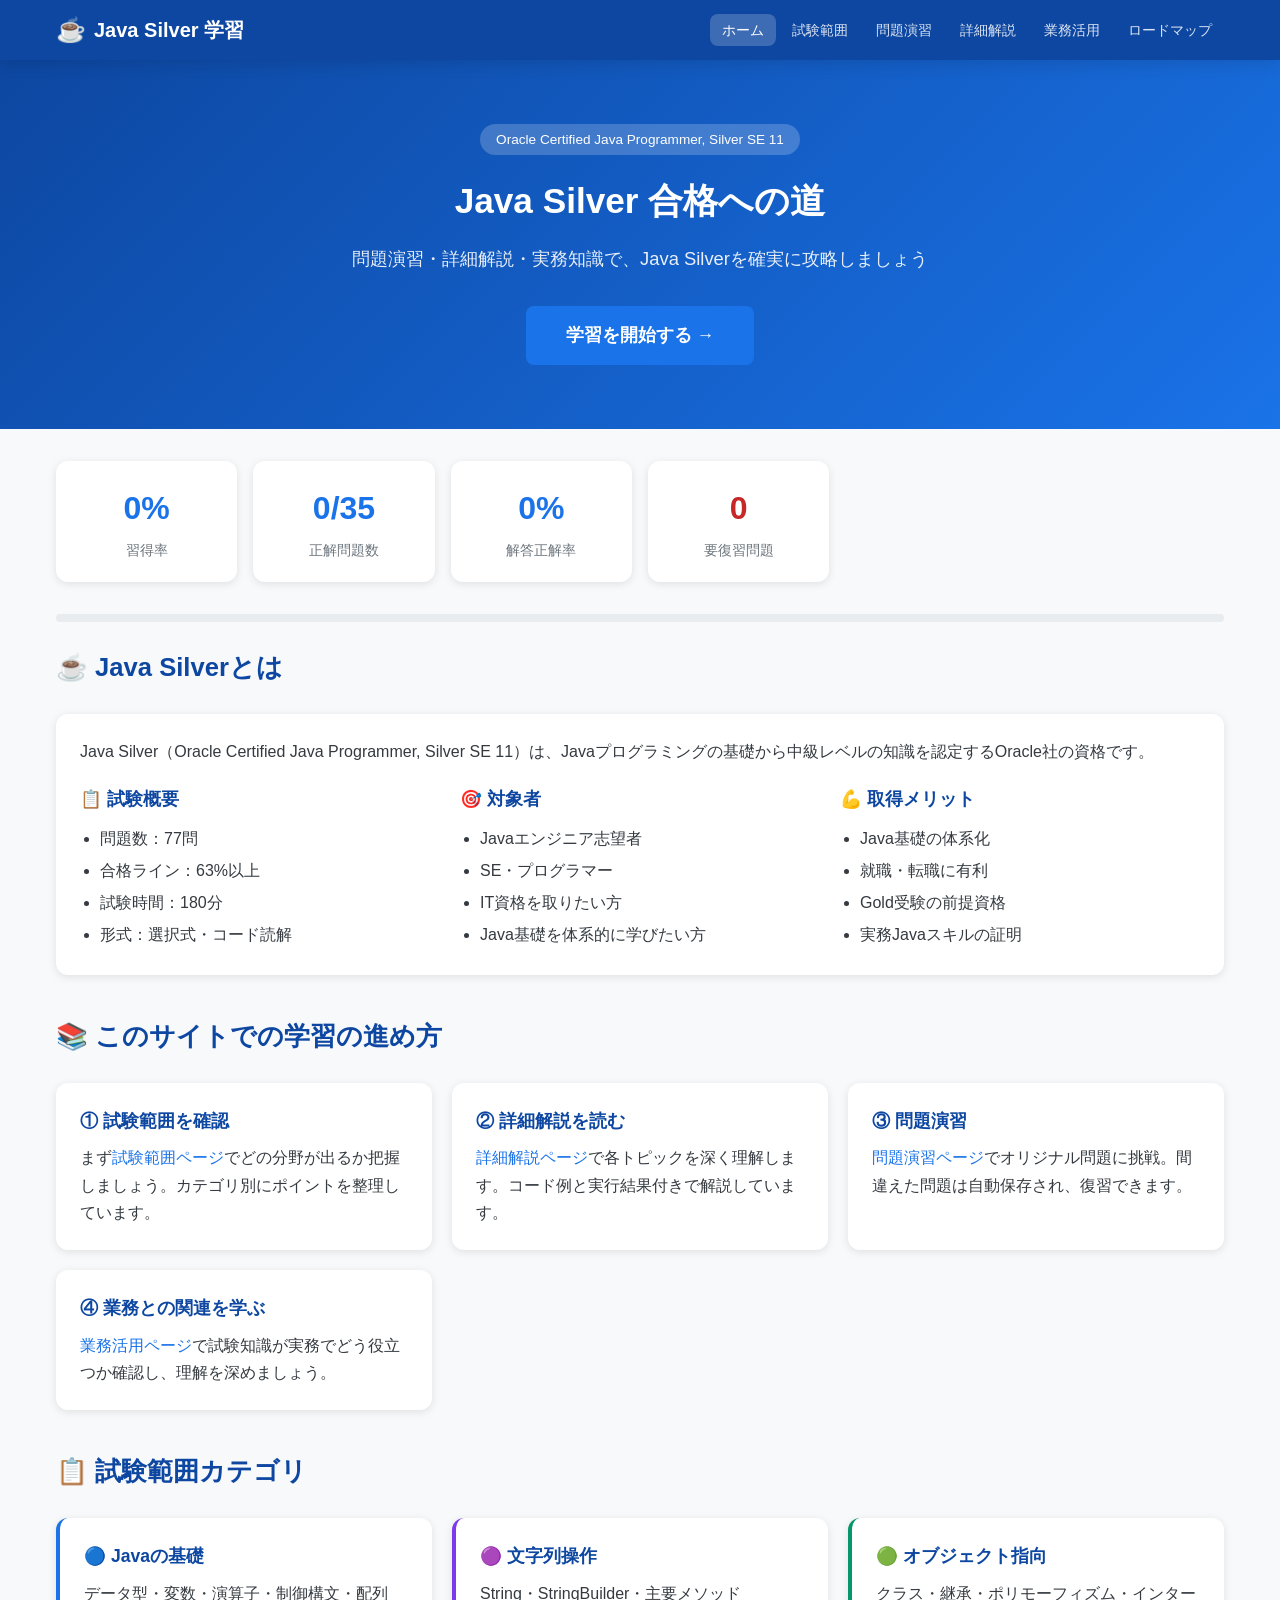
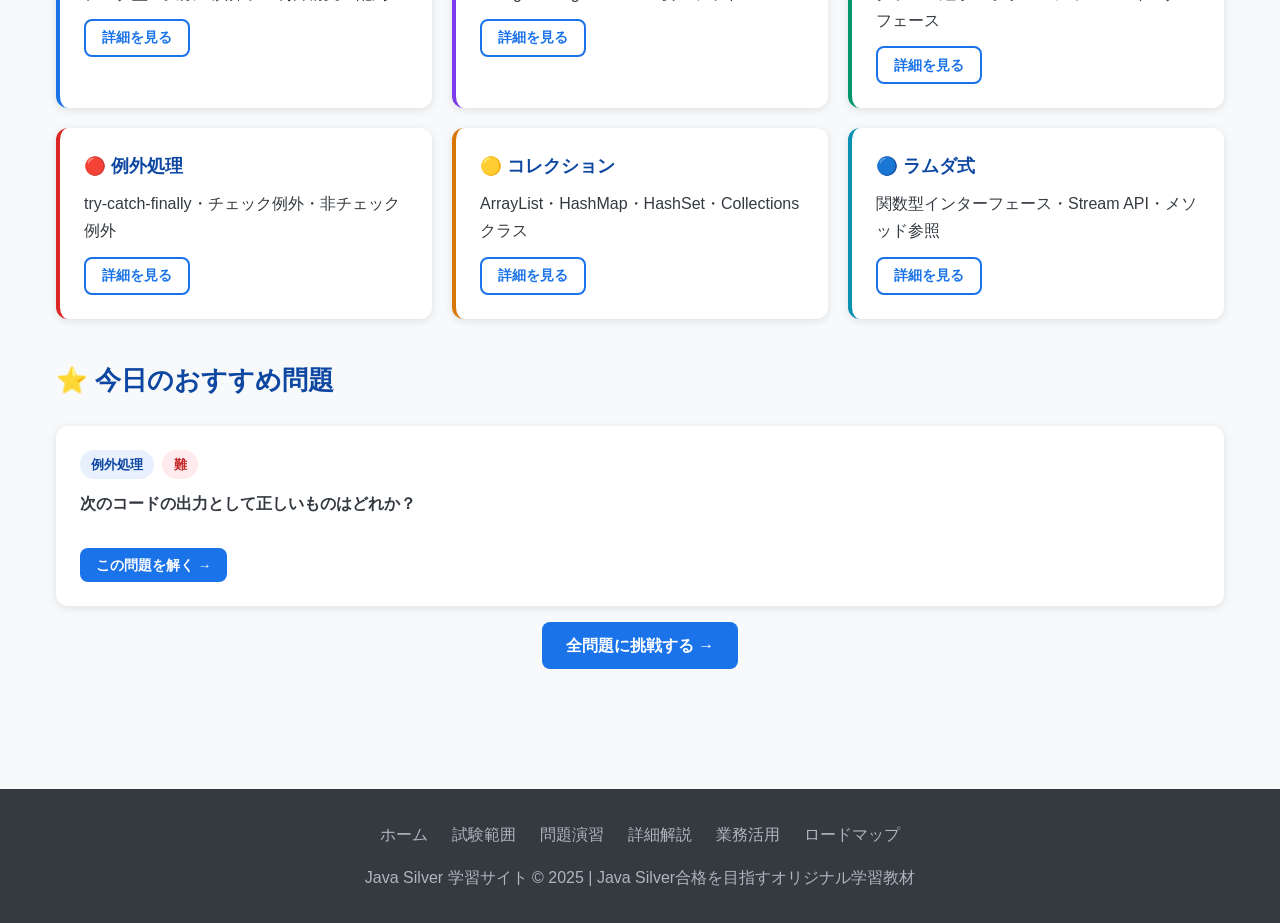
==== index.html @ 8b87f480 "initial commit: Java Silver study site (HTML/CSS/JS + 35 original questions)" ====
<!DOCTYPE html>
<html lang="ja">
<head>
<meta charset="UTF-8">
<meta name="viewport" content="width=device-width, initial-scale=1.0">
<title>Java Silver 学習サイト</title>
<link rel="stylesheet" href="css/style.css">
</head>
<body>

<nav class="navbar">
  <div class="nav-inner">
    <div class="nav-logo"><span>☕</span> Java Silver 学習</div>
    <button class="nav-toggle" aria-label="メニュー">☰</button>
    <ul class="nav-links">
      <li><a href="index.html" class="active">ホーム</a></li>
      <li><a href="exam.html">試験範囲</a></li>
      <li><a href="questions.html">問題演習</a></li>
      <li><a href="explanation.html">詳細解説</a></li>
      <li><a href="practical.html">業務活用</a></li>
      <li><a href="roadmap.html">ロードマップ</a></li>
    </ul>
  </div>
</nav>

<section class="hero">
  <div class="hero-badge">Oracle Certified Java Programmer, Silver SE 11</div>
  <h1>Java Silver 合格への道</h1>
  <p>問題演習・詳細解説・実務知識で、Java Silverを確実に攻略しましょう</p>
  <a href="questions.html" class="btn btn-primary btn-lg">学習を開始する →</a>
</section>

<div class="container">

  <!-- 進捗サマリー -->
  <div id="progress-area"></div>

  <!-- Java Silverとは -->
  <section style="margin-bottom:2.5rem">
    <h2 class="section-title">☕ Java Silverとは</h2>
    <div class="card">
      <p>Java Silver（Oracle Certified Java Programmer, Silver SE 11）は、Javaプログラミングの基礎から中級レベルの知識を認定するOracle社の資格です。</p>
      <div class="card-grid" style="margin-top:1.25rem">
        <div>
          <h3>📋 試験概要</h3>
          <ul style="padding-left:1.25rem;line-height:2">
            <li>問題数：77問</li>
            <li>合格ライン：63%以上</li>
            <li>試験時間：180分</li>
            <li>形式：選択式・コード読解</li>
          </ul>
        </div>
        <div>
          <h3>🎯 対象者</h3>
          <ul style="padding-left:1.25rem;line-height:2">
            <li>Javaエンジニア志望者</li>
            <li>SE・プログラマー</li>
            <li>IT資格を取りたい方</li>
            <li>Java基礎を体系的に学びたい方</li>
          </ul>
        </div>
        <div>
          <h3>💪 取得メリット</h3>
          <ul style="padding-left:1.25rem;line-height:2">
            <li>Java基礎の体系化</li>
            <li>就職・転職に有利</li>
            <li>Gold受験の前提資格</li>
            <li>実務Javaスキルの証明</li>
          </ul>
        </div>
      </div>
    </div>
  </section>

  <!-- 学習の進め方 -->
  <section style="margin-bottom:2.5rem">
    <h2 class="section-title">📚 このサイトでの学習の進め方</h2>
    <div class="card-grid">
      <div class="card">
        <h3>① 試験範囲を確認</h3>
        <p>まず<a href="exam.html">試験範囲ページ</a>でどの分野が出るか把握しましょう。カテゴリ別にポイントを整理しています。</p>
      </div>
      <div class="card">
        <h3>② 詳細解説を読む</h3>
        <p><a href="explanation.html">詳細解説ページ</a>で各トピックを深く理解します。コード例と実行結果付きで解説しています。</p>
      </div>
      <div class="card">
        <h3>③ 問題演習</h3>
        <p><a href="questions.html">問題演習ページ</a>でオリジナル問題に挑戦。間違えた問題は自動保存され、復習できます。</p>
      </div>
      <div class="card">
        <h3>④ 業務との関連を学ぶ</h3>
        <p><a href="practical.html">業務活用ページ</a>で試験知識が実務でどう役立つか確認し、理解を深めましょう。</p>
      </div>
    </div>
  </section>

  <!-- 試験範囲一覧 -->
  <section style="margin-bottom:2.5rem">
    <h2 class="section-title">📋 試験範囲カテゴリ</h2>
    <div class="card-grid">
      <div class="card" style="border-left:4px solid var(--primary)">
        <h3>🔵 Javaの基礎</h3>
        <p>データ型・変数・演算子・制御構文・配列</p>
        <a href="exam.html#basics" class="btn btn-outline btn-sm" style="margin-top:0.75rem">詳細を見る</a>
      </div>
      <div class="card" style="border-left:4px solid #7c3aed">
        <h3>🟣 文字列操作</h3>
        <p>String・StringBuilder・主要メソッド</p>
        <a href="exam.html#string" class="btn btn-outline btn-sm" style="margin-top:0.75rem">詳細を見る</a>
      </div>
      <div class="card" style="border-left:4px solid #059669">
        <h3>🟢 オブジェクト指向</h3>
        <p>クラス・継承・ポリモーフィズム・インターフェース</p>
        <a href="exam.html#oop" class="btn btn-outline btn-sm" style="margin-top:0.75rem">詳細を見る</a>
      </div>
      <div class="card" style="border-left:4px solid #dc2626">
        <h3>🔴 例外処理</h3>
        <p>try-catch-finally・チェック例外・非チェック例外</p>
        <a href="exam.html#exception" class="btn btn-outline btn-sm" style="margin-top:0.75rem">詳細を見る</a>
      </div>
      <div class="card" style="border-left:4px solid #d97706">
        <h3>🟡 コレクション</h3>
        <p>ArrayList・HashMap・HashSet・Collectionsクラス</p>
        <a href="exam.html#collection" class="btn btn-outline btn-sm" style="margin-top:0.75rem">詳細を見る</a>
      </div>
      <div class="card" style="border-left:4px solid #0891b2">
        <h3>🔵 ラムダ式</h3>
        <p>関数型インターフェース・Stream API・メソッド参照</p>
        <a href="exam.html#lambda" class="btn btn-outline btn-sm" style="margin-top:0.75rem">詳細を見る</a>
      </div>
    </div>
  </section>

  <!-- 今日のおすすめ問題 -->
  <section style="margin-bottom:2.5rem">
    <h2 class="section-title">⭐ 今日のおすすめ問題</h2>
    <div class="card" id="today-question">
      <p style="color:var(--gray-600)">読み込み中...</p>
    </div>
    <div style="text-align:center;margin-top:1rem">
      <a href="questions.html" class="btn btn-primary">全問題に挑戦する →</a>
    </div>
  </section>

</div>

<footer>
  <div class="footer-links">
    <a href="index.html">ホーム</a>
    <a href="exam.html">試験範囲</a>
    <a href="questions.html">問題演習</a>
    <a href="explanation.html">詳細解説</a>
    <a href="practical.html">業務活用</a>
    <a href="roadmap.html">ロードマップ</a>
  </div>
  <p>Java Silver 学習サイト &copy; 2025 | Java Silver合格を目指すオリジナル学習教材</p>
</footer>

<script src="js/questions.js"></script>
<script src="js/storage.js"></script>
<script src="js/app.js"></script>
<script>
  // 今日のおすすめ問題（その日の日付でランダムに1問）
  const today = new Date();
  const seed = today.getFullYear() * 10000 + (today.getMonth()+1) * 100 + today.getDate();
  const idx = seed % QUESTIONS.length;
  const q = QUESTIONS[idx];
  document.getElementById("today-question").innerHTML = `
    <div class="question-meta" style="margin-bottom:0.75rem">
      <span class="badge badge-category">${q.category}</span>
      <span class="badge badge-${{easy:'easy',medium:'medium',hard:'hard'}[q.difficulty]}">${{easy:'易',medium:'中',hard:'難'}[q.difficulty]}</span>
    </div>
    <p class="question-text" style="font-size:1rem">${q.question}</p>
    <a href="questions.html" class="btn btn-primary btn-sm" style="margin-top:0.75rem">この問題を解く →</a>
  `;
</script>
</body>
</html>
---- css/style.css ----
/* ===== Base ===== */
*, *::before, *::after { box-sizing: border-box; margin: 0; padding: 0; }

:root {
  --primary: #1a73e8;
  --primary-dark: #0d47a1;
  --primary-light: #e8f0fe;
  --success: #2e7d32;
  --success-light: #e8f5e9;
  --error: #c62828;
  --error-light: #ffebee;
  --warning: #f57f17;
  --warning-light: #fff8e1;
  --gray-100: #f8f9fa;
  --gray-200: #e9ecef;
  --gray-400: #adb5bd;
  --gray-600: #6c757d;
  --gray-800: #343a40;
  --white: #ffffff;
  --shadow: 0 2px 8px rgba(0,0,0,0.1);
  --shadow-md: 0 4px 16px rgba(0,0,0,0.12);
  --radius: 8px;
  --radius-lg: 12px;
}

body {
  font-family: 'Segoe UI', 'Helvetica Neue', Arial, 'Hiragino Kaku Gothic ProN', 'Hiragino Sans', Meiryo, sans-serif;
  background: var(--gray-100);
  color: var(--gray-800);
  line-height: 1.7;
  font-size: 16px;
}

a { color: var(--primary); text-decoration: none; }
a:hover { text-decoration: underline; }

/* ===== Navigation ===== */
.navbar {
  background: var(--primary-dark);
  color: white;
  padding: 0;
  position: sticky;
  top: 0;
  z-index: 1000;
  box-shadow: var(--shadow-md);
}

.nav-inner {
  max-width: 1200px;
  margin: 0 auto;
  display: flex;
  align-items: center;
  justify-content: space-between;
  padding: 0 1rem;
  height: 60px;
}

.nav-logo {
  font-size: 1.25rem;
  font-weight: 700;
  color: white;
  display: flex;
  align-items: center;
  gap: 0.5rem;
}
.nav-logo span { font-size: 1.5rem; }

.nav-links {
  display: flex;
  gap: 0.25rem;
  list-style: none;
}

.nav-links a {
  color: rgba(255,255,255,0.85);
  padding: 0.5rem 0.75rem;
  border-radius: var(--radius);
  font-size: 0.9rem;
  transition: background 0.2s, color 0.2s;
  white-space: nowrap;
}
.nav-links a:hover, .nav-links a.active {
  background: rgba(255,255,255,0.2);
  color: white;
  text-decoration: none;
}

.nav-toggle {
  display: none;
  background: none;
  border: none;
  color: white;
  font-size: 1.5rem;
  cursor: pointer;
  padding: 0.5rem;
}

/* ===== Hero ===== */
.hero {
  background: linear-gradient(135deg, var(--primary-dark) 0%, var(--primary) 100%);
  color: white;
  text-align: center;
  padding: 4rem 1rem;
}
.hero h1 { font-size: 2.2rem; margin-bottom: 0.75rem; }
.hero p { font-size: 1.15rem; opacity: 0.9; margin-bottom: 2rem; max-width: 600px; margin-left: auto; margin-right: auto; }
.hero-badge { display: inline-block; background: rgba(255,255,255,0.2); border-radius: 20px; padding: 0.25rem 1rem; font-size: 0.85rem; margin-bottom: 1rem; }

/* ===== Container ===== */
.container { max-width: 1200px; margin: 0 auto; padding: 2rem 1rem; }
.section-title {
  font-size: 1.6rem;
  font-weight: 700;
  margin-bottom: 1.5rem;
  color: var(--primary-dark);
  display: flex;
  align-items: center;
  gap: 0.5rem;
}

/* ===== Card ===== */
.card {
  background: var(--white);
  border-radius: var(--radius-lg);
  box-shadow: var(--shadow);
  padding: 1.5rem;
  transition: box-shadow 0.2s, transform 0.2s;
}
.card:hover { box-shadow: var(--shadow-md); transform: translateY(-2px); }

.card-grid {
  display: grid;
  grid-template-columns: repeat(auto-fill, minmax(280px, 1fr));
  gap: 1.25rem;
}

.card h3 {
  color: var(--primary-dark);
  font-size: 1.1rem;
  margin-bottom: 0.5rem;
  display: flex;
  align-items: center;
  gap: 0.4rem;
}

/* ===== Button ===== */
.btn {
  display: inline-flex;
  align-items: center;
  gap: 0.4rem;
  padding: 0.6rem 1.5rem;
  border-radius: var(--radius);
  font-size: 1rem;
  font-weight: 600;
  cursor: pointer;
  border: none;
  transition: all 0.2s;
}
.btn-primary { background: var(--primary); color: white; }
.btn-primary:hover { background: var(--primary-dark); text-decoration: none; color: white; }
.btn-success { background: var(--success); color: white; }
.btn-success:hover { background: #1b5e20; }
.btn-outline { background: transparent; color: var(--primary); border: 2px solid var(--primary); }
.btn-outline:hover { background: var(--primary-light); text-decoration: none; }
.btn-lg { padding: 0.9rem 2.5rem; font-size: 1.1rem; }
.btn-sm { padding: 0.35rem 1rem; font-size: 0.85rem; }

/* ===== Code Block ===== */
.code-block {
  background: #1e1e2e;
  color: #cdd6f4;
  border-radius: var(--radius);
  padding: 1.25rem;
  font-family: 'Consolas', 'Fira Code', 'Source Code Pro', monospace;
  font-size: 0.9rem;
  line-height: 1.6;
  overflow-x: auto;
  margin: 1rem 0;
  position: relative;
}
.code-block pre { margin: 0; white-space: pre; }
.code-label {
  font-size: 0.75rem;
  color: var(--gray-400);
  background: #2a2a3e;
  padding: 0.25rem 0.75rem;
  border-radius: var(--radius) var(--radius) 0 0;
  margin-bottom: 0;
}
.code-label + .code-block { border-radius: 0 0 var(--radius) var(--radius); margin-top: 0; }

/* Syntax coloring */
.kw { color: #cba6f7; }   /* keywords */
.str { color: #a6e3a1; }  /* strings */
.num { color: #fab387; }  /* numbers */
.cmt { color: #6c7086; font-style: italic; } /* comments */
.cls { color: #89dceb; }  /* class names */
.met { color: #89b4fa; }  /* methods */
.ann { color: #f38ba8; }  /* annotations */

/* ===== Alert / Info Boxes ===== */
.box {
  border-left: 4px solid;
  padding: 1rem 1.25rem;
  border-radius: 0 var(--radius) var(--radius) 0;
  margin: 1rem 0;
}
.box-warning { background: var(--warning-light); border-color: var(--warning); }
.box-success { background: var(--success-light); border-color: var(--success); }
.box-info { background: var(--primary-light); border-color: var(--primary); }
.box-error { background: var(--error-light); border-color: var(--error); }
.box strong { display: block; margin-bottom: 0.25rem; }

/* ===== Quiz ===== */
.quiz-container {
  max-width: 860px;
  margin: 0 auto;
}

.quiz-header {
  display: flex;
  justify-content: space-between;
  align-items: center;
  margin-bottom: 1.5rem;
  flex-wrap: wrap;
  gap: 0.75rem;
}

.quiz-progress {
  font-size: 0.9rem;
  color: var(--gray-600);
}

.progress-bar-wrap {
  background: var(--gray-200);
  border-radius: 99px;
  height: 8px;
  margin-bottom: 1.5rem;
  overflow: hidden;
}
.progress-bar {
  background: var(--primary);
  height: 100%;
  border-radius: 99px;
  transition: width 0.4s ease;
}

.question-card {
  background: white;
  border-radius: var(--radius-lg);
  box-shadow: var(--shadow-md);
  padding: 2rem;
  margin-bottom: 1.5rem;
}

.question-meta {
  display: flex;
  gap: 0.5rem;
  margin-bottom: 1rem;
  flex-wrap: wrap;
}

.badge {
  display: inline-block;
  padding: 0.2rem 0.7rem;
  border-radius: 99px;
  font-size: 0.8rem;
  font-weight: 600;
}
.badge-category { background: var(--primary-light); color: var(--primary-dark); }
.badge-easy { background: #e8f5e9; color: #2e7d32; }
.badge-medium { background: #fff8e1; color: #f57f17; }
.badge-hard { background: #ffebee; color: #c62828; }

.question-text {
  font-size: 1.1rem;
  font-weight: 600;
  margin-bottom: 1.25rem;
  line-height: 1.6;
}

.choices {
  list-style: none;
  display: flex;
  flex-direction: column;
  gap: 0.75rem;
  margin-bottom: 1.5rem;
}

.choice-btn {
  width: 100%;
  text-align: left;
  padding: 0.85rem 1.25rem;
  border: 2px solid var(--gray-200);
  border-radius: var(--radius);
  background: white;
  cursor: pointer;
  font-size: 1rem;
  transition: all 0.2s;
  display: flex;
  align-items: flex-start;
  gap: 0.75rem;
  line-height: 1.5;
}
.choice-btn:hover:not(:disabled) { border-color: var(--primary); background: var(--primary-light); }
.choice-btn.correct { border-color: var(--success); background: var(--success-light); color: var(--success); font-weight: 600; }
.choice-btn.wrong { border-color: var(--error); background: var(--error-light); color: var(--error); }
.choice-btn:disabled { cursor: default; }
.choice-label { font-weight: 700; min-width: 1.5rem; }

.explanation {
  background: var(--primary-light);
  border-left: 4px solid var(--primary);
  border-radius: 0 var(--radius) var(--radius) 0;
  padding: 1.25rem;
  margin-top: 1rem;
  display: none;
}
.explanation.show { display: block; }
.explanation h4 { color: var(--primary-dark); margin-bottom: 0.5rem; }

.quiz-controls {
  display: flex;
  gap: 1rem;
  flex-wrap: wrap;
  justify-content: space-between;
  align-items: center;
}

.score-display {
  background: white;
  border-radius: var(--radius-lg);
  box-shadow: var(--shadow-md);
  padding: 2.5rem;
  text-align: center;
}
.score-circle {
  width: 140px;
  height: 140px;
  border-radius: 50%;
  background: var(--primary-light);
  border: 6px solid var(--primary);
  display: flex;
  flex-direction: column;
  align-items: center;
  justify-content: center;
  margin: 0 auto 1.5rem;
}
.score-num { font-size: 2.5rem; font-weight: 700; color: var(--primary); }
.score-label { font-size: 0.85rem; color: var(--gray-600); }

/* ===== Filter Bar ===== */
.filter-bar {
  display: flex;
  gap: 0.5rem;
  flex-wrap: wrap;
  margin-bottom: 1.5rem;
}
.filter-btn {
  padding: 0.4rem 1rem;
  border: 2px solid var(--gray-200);
  border-radius: 99px;
  background: white;
  cursor: pointer;
  font-size: 0.9rem;
  transition: all 0.2s;
}
.filter-btn:hover { border-color: var(--primary); color: var(--primary); }
.filter-btn.active { background: var(--primary); color: white; border-color: var(--primary); }

/* ===== Exam / Range Table ===== */
.range-table { width: 100%; border-collapse: collapse; }
.range-table th { background: var(--primary-dark); color: white; padding: 0.75rem 1rem; text-align: left; }
.range-table td { padding: 0.75rem 1rem; border-bottom: 1px solid var(--gray-200); vertical-align: top; }
.range-table tr:hover td { background: var(--primary-light); }

/* ===== Roadmap ===== */
.roadmap-week {
  display: grid;
  grid-template-columns: 80px 1fr;
  gap: 0;
  position: relative;
  margin-bottom: 0;
}
.week-number {
  display: flex;
  flex-direction: column;
  align-items: center;
  gap: 0;
}
.week-badge {
  background: var(--primary);
  color: white;
  font-weight: 700;
  width: 48px;
  height: 48px;
  border-radius: 50%;
  display: flex;
  align-items: center;
  justify-content: center;
  font-size: 1rem;
  z-index: 1;
  position: relative;
}
.week-line {
  width: 2px;
  background: var(--gray-200);
  flex: 1;
  margin: 0 auto;
}
.week-content {
  padding: 0 0 2rem 1.5rem;
}
.week-content h3 { color: var(--primary-dark); margin-bottom: 0.5rem; }

/* ===== Detail / Explanation Page ===== */
.detail-nav {
  position: sticky;
  top: 60px;
  background: white;
  border-bottom: 1px solid var(--gray-200);
  padding: 0.5rem 1rem;
  overflow-x: auto;
  white-space: nowrap;
  z-index: 100;
}
.detail-nav a {
  display: inline-block;
  padding: 0.4rem 0.85rem;
  border-radius: 99px;
  font-size: 0.85rem;
  color: var(--gray-600);
  margin-right: 0.25rem;
}
.detail-nav a:hover, .detail-nav a.active { background: var(--primary-light); color: var(--primary); text-decoration: none; }

.detail-section { margin-bottom: 3rem; scroll-margin-top: 120px; }
.detail-section h2 {
  font-size: 1.5rem;
  color: var(--primary-dark);
  border-bottom: 3px solid var(--primary);
  padding-bottom: 0.5rem;
  margin-bottom: 1.25rem;
}
.detail-section h3 { font-size: 1.15rem; color: var(--gray-800); margin: 1.25rem 0 0.5rem; }

.step-list { list-style: none; counter-reset: step; }
.step-list li {
  counter-increment: step;
  display: flex;
  gap: 1rem;
  margin-bottom: 0.75rem;
  align-items: flex-start;
}
.step-list li::before {
  content: counter(step);
  background: var(--primary);
  color: white;
  font-weight: 700;
  width: 1.75rem;
  height: 1.75rem;
  border-radius: 50%;
  display: flex;
  align-items: center;
  justify-content: center;
  flex-shrink: 0;
  font-size: 0.85rem;
  margin-top: 0.1rem;
}

/* ===== Practical Page ===== */
.practical-card {
  background: white;
  border-radius: var(--radius-lg);
  box-shadow: var(--shadow);
  padding: 1.75rem;
  margin-bottom: 1.5rem;
  border-left: 4px solid var(--primary);
}
.practical-card h3 { color: var(--primary-dark); font-size: 1.2rem; margin-bottom: 0.75rem; }
.tag-list { display: flex; gap: 0.4rem; flex-wrap: wrap; margin-bottom: 0.75rem; }
.tag { background: var(--primary-light); color: var(--primary-dark); padding: 0.2rem 0.6rem; border-radius: 4px; font-size: 0.8rem; }

/* ===== Stats ===== */
.stats-grid { display: grid; grid-template-columns: repeat(auto-fill, minmax(160px, 1fr)); gap: 1rem; margin-bottom: 2rem; }
.stat-card { background: white; border-radius: var(--radius-lg); box-shadow: var(--shadow); padding: 1.25rem; text-align: center; }
.stat-num { font-size: 2rem; font-weight: 700; color: var(--primary); }
.stat-label { font-size: 0.85rem; color: var(--gray-600); margin-top: 0.25rem; }

/* ===== Table of Contents ===== */
.toc {
  background: var(--primary-light);
  border-radius: var(--radius-lg);
  padding: 1.5rem;
  margin-bottom: 2rem;
}
.toc h3 { color: var(--primary-dark); margin-bottom: 0.75rem; }
.toc ol { padding-left: 1.5rem; }
.toc li { margin-bottom: 0.3rem; }

/* ===== Footer ===== */
footer {
  background: var(--gray-800);
  color: var(--gray-400);
  text-align: center;
  padding: 2rem 1rem;
  margin-top: 3rem;
}
footer a { color: var(--gray-400); }
footer a:hover { color: white; }
.footer-links { display: flex; gap: 1.5rem; justify-content: center; flex-wrap: wrap; margin-bottom: 1rem; }

/* ===== Responsive ===== */
@media (max-width: 768px) {
  .hero h1 { font-size: 1.6rem; }
  .hero p { font-size: 1rem; }
  .nav-links {
    display: none;
    flex-direction: column;
    position: absolute;
    top: 60px;
    left: 0;
    right: 0;
    background: var(--primary-dark);
    padding: 1rem;
    gap: 0.25rem;
  }
  .nav-links.open { display: flex; }
  .nav-toggle { display: block; }
  .navbar { position: relative; }
  .card-grid { grid-template-columns: 1fr; }
  .stats-grid { grid-template-columns: repeat(2, 1fr); }
  .question-card { padding: 1.25rem; }
  .quiz-controls { flex-direction: column; align-items: stretch; }
  .roadmap-week { grid-template-columns: 60px 1fr; }
  .range-table { font-size: 0.9rem; }
  .range-table th, .range-table td { padding: 0.5rem 0.6rem; }
  .container { padding: 1.25rem 0.75rem; }
}

@media (max-width: 480px) {
  .btn-lg { padding: 0.75rem 1.5rem; font-size: 1rem; }
  .score-circle { width: 110px; height: 110px; }
  .score-num { font-size: 2rem; }
}

/* ===== Utility ===== */
.text-center { text-align: center; }
.mt-1 { margin-top: 0.5rem; }
.mt-2 { margin-top: 1rem; }
.mt-3 { margin-top: 1.5rem; }
.mb-1 { margin-bottom: 0.5rem; }
.mb-2 { margin-bottom: 1rem; }
.mb-3 { margin-bottom: 1.5rem; }
.hidden { display: none !important; }
.flex { display: flex; }
.flex-wrap { flex-wrap: wrap; }
.gap-1 { gap: 0.5rem; }
.gap-2 { gap: 1rem; }
.items-center { align-items: center; }
.justify-between { justify-content: space-between; }
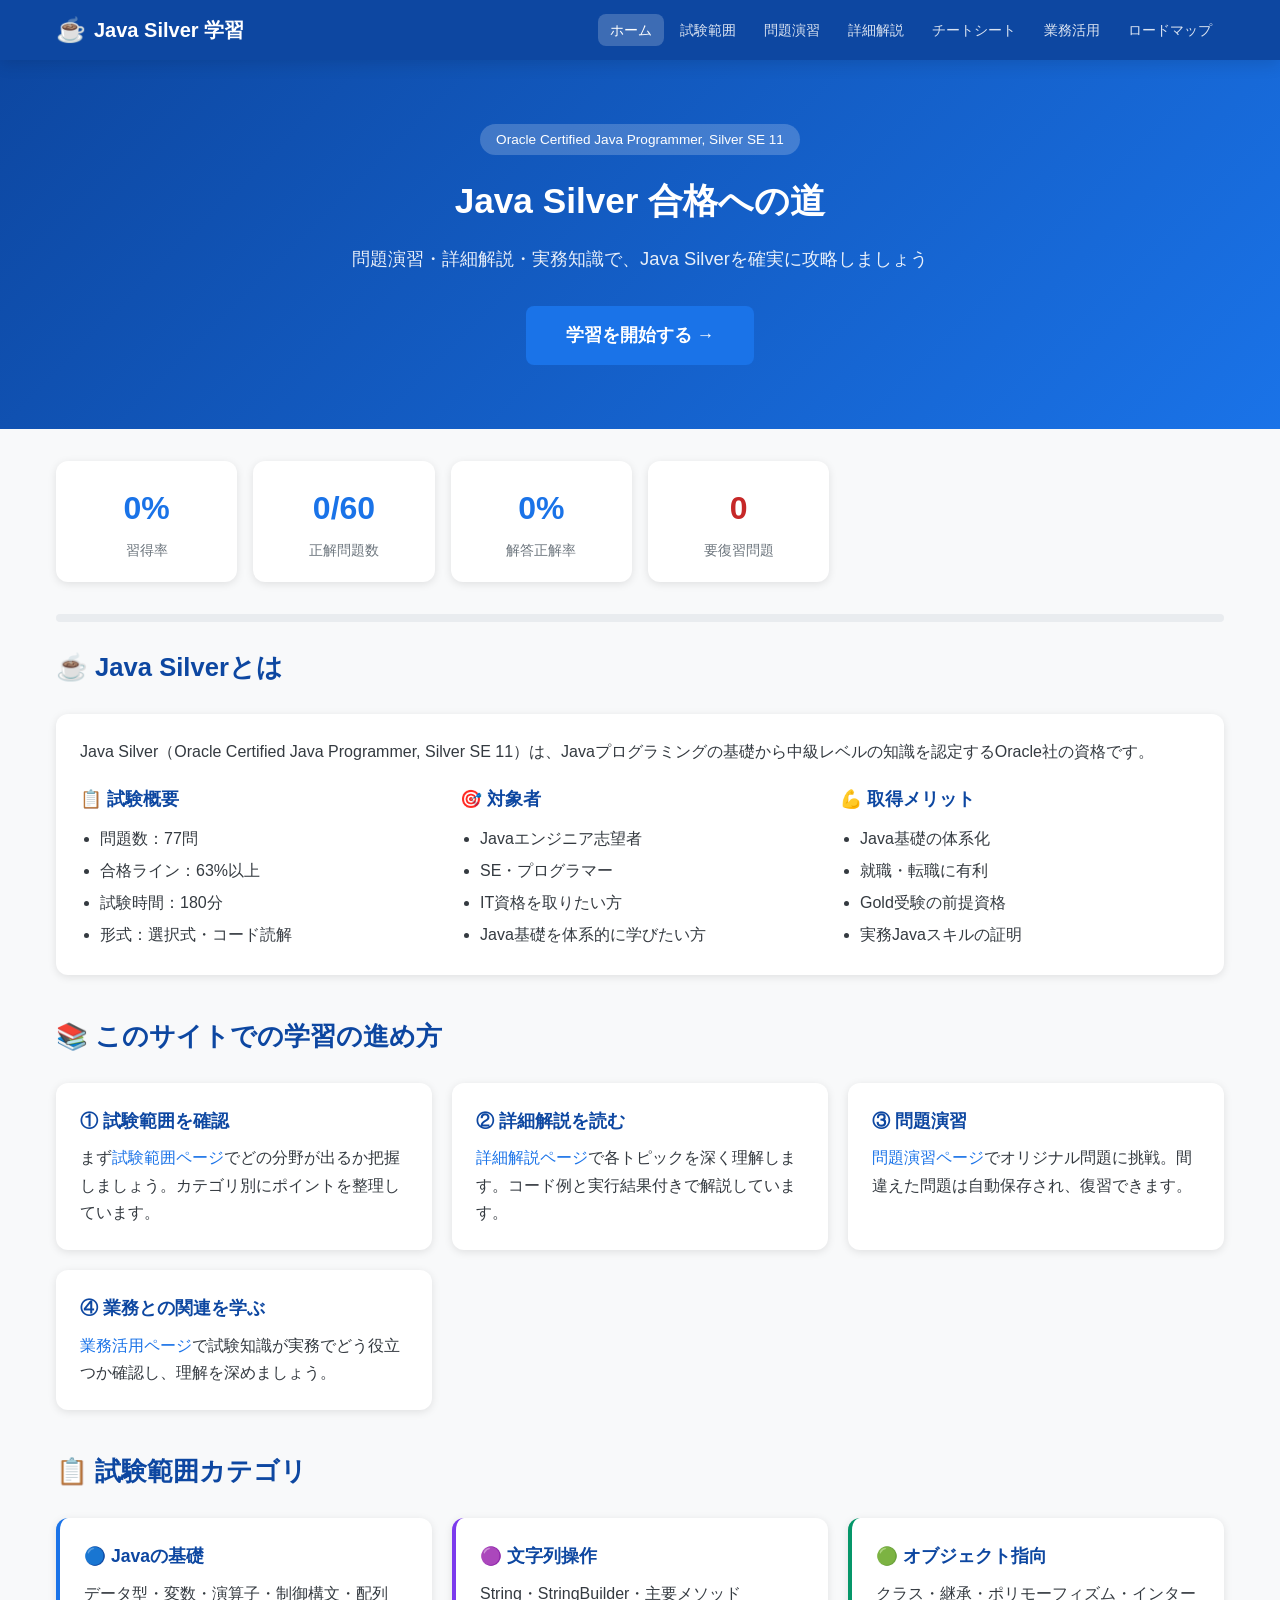
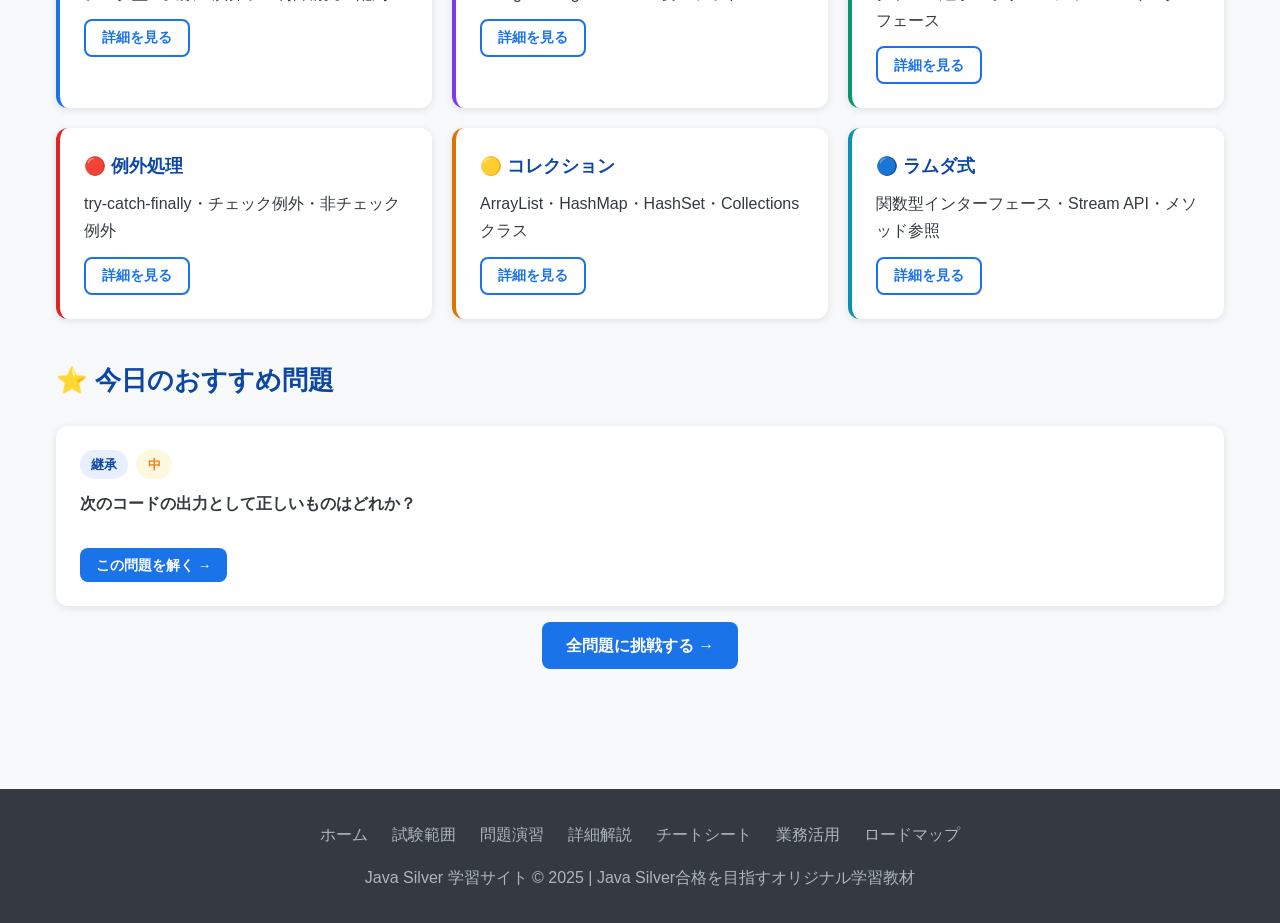
==== commit b0d3e891: "enhance: add 25 questions (total 60), add cheatsheet page, update navigation" ====
--- a/index.html
+++ b/index.html
@@ -17,6 +17,7 @@
       <li><a href="exam.html">試験範囲</a></li>
       <li><a href="questions.html">問題演習</a></li>
       <li><a href="explanation.html">詳細解説</a></li>
+      <li><a href="cheatsheet.html">チートシート</a></li>
       <li><a href="practical.html">業務活用</a></li>
       <li><a href="roadmap.html">ロードマップ</a></li>
     </ul>
@@ -151,6 +152,7 @@
     <a href="exam.html">試験範囲</a>
     <a href="questions.html">問題演習</a>
     <a href="explanation.html">詳細解説</a>
+    <a href="cheatsheet.html">チートシート</a>
     <a href="practical.html">業務活用</a>
     <a href="roadmap.html">ロードマップ</a>
   </div>
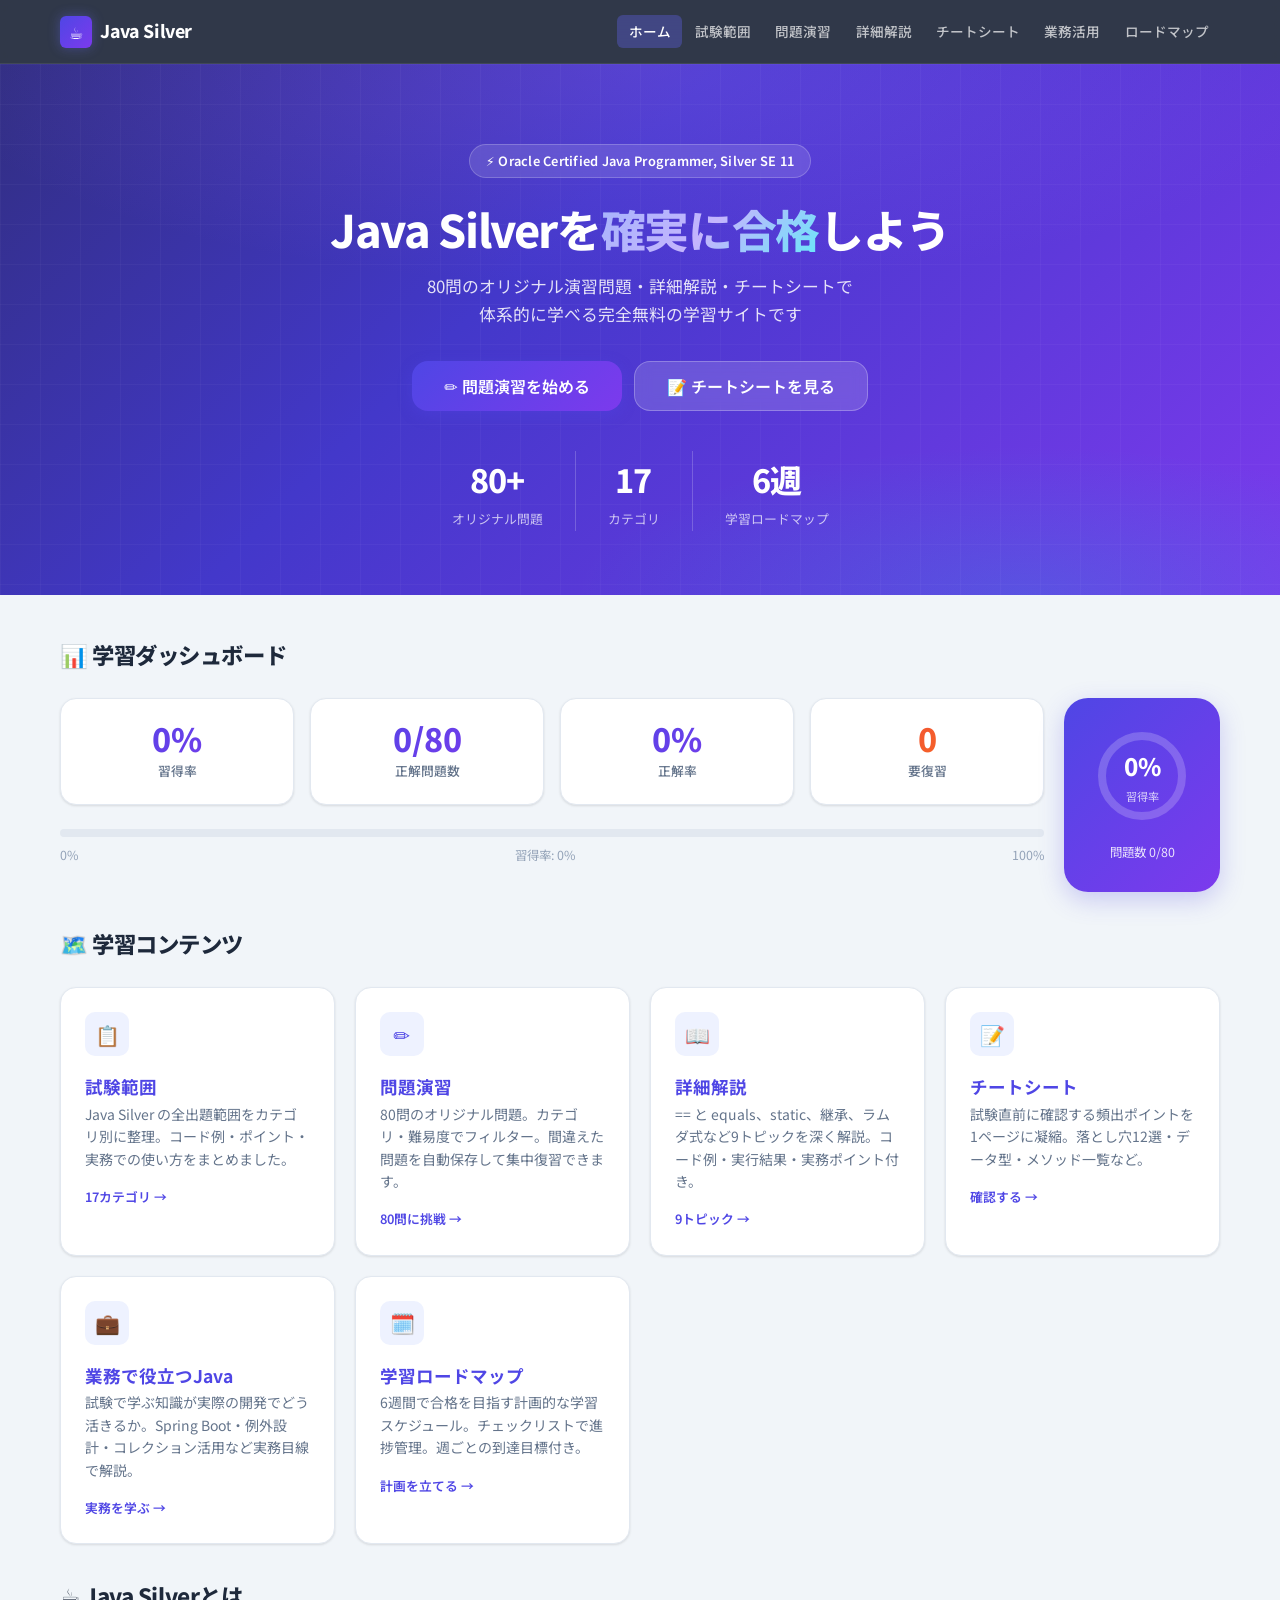
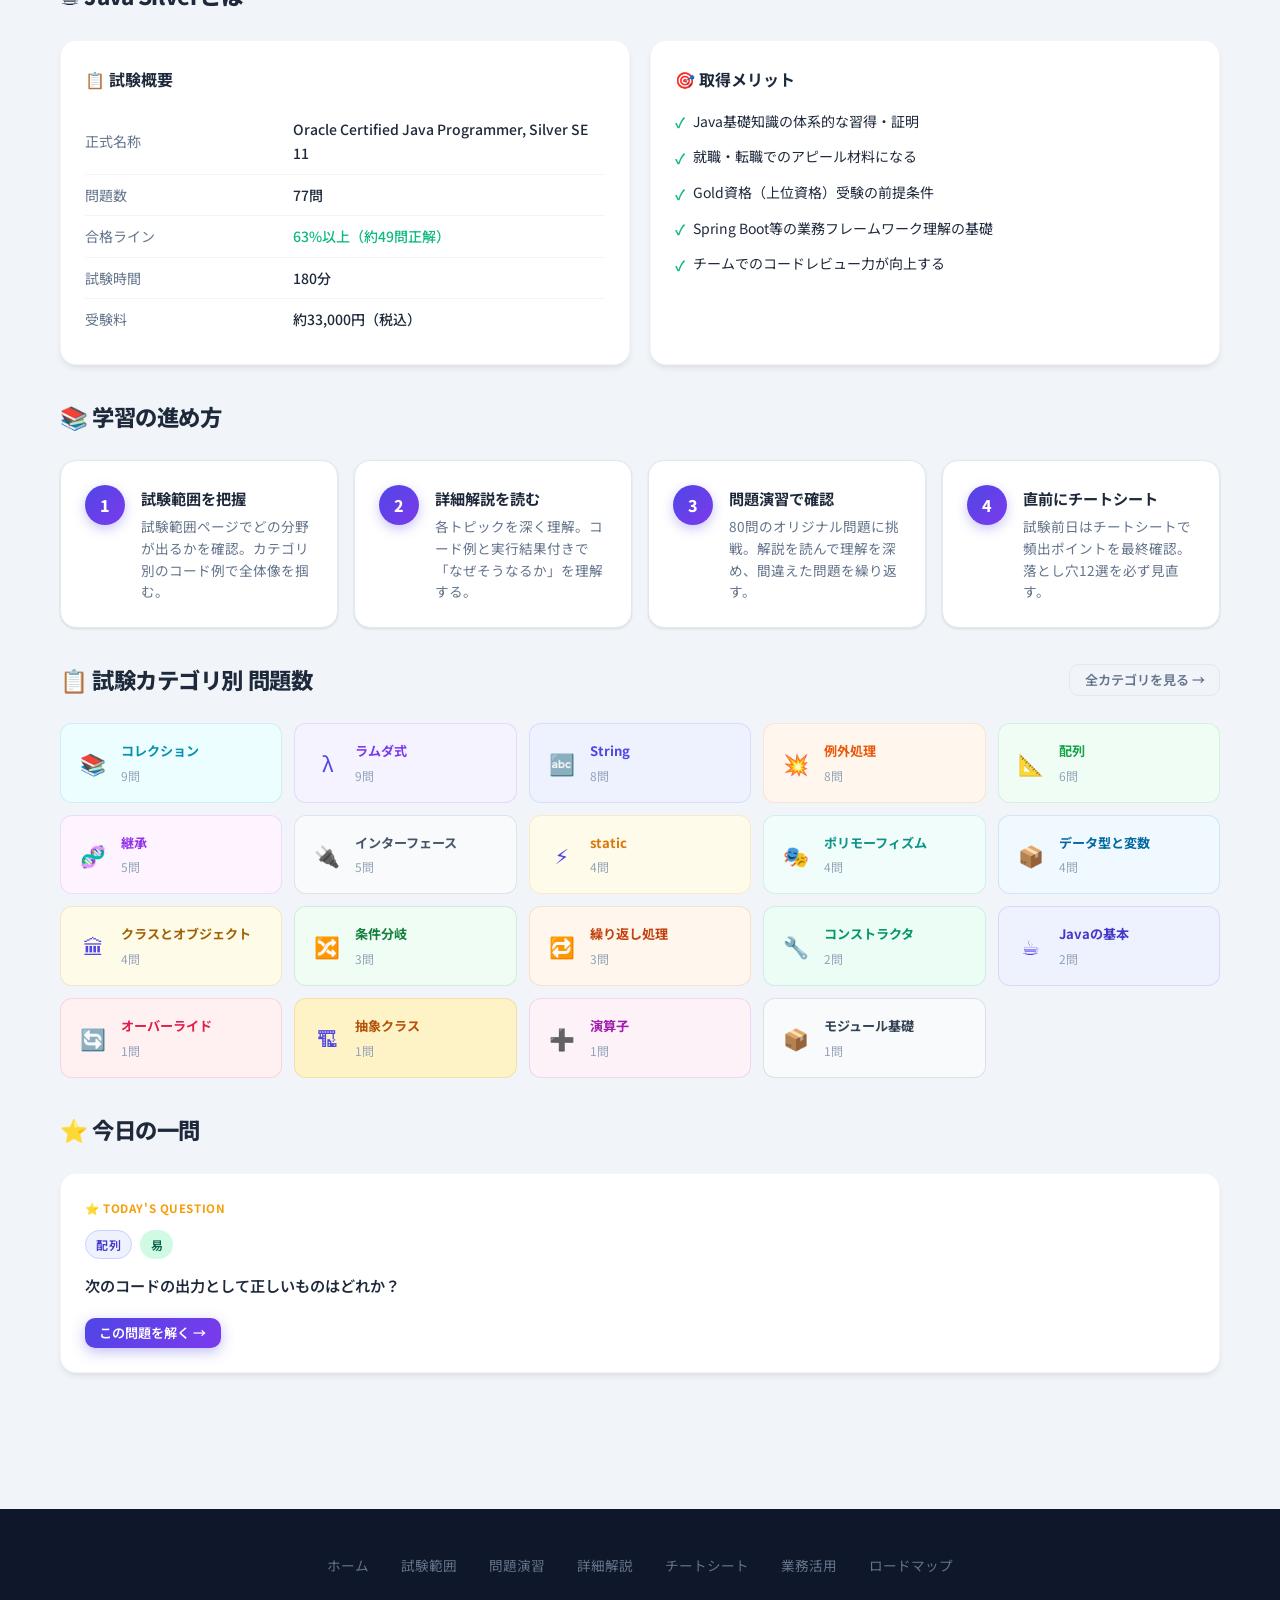
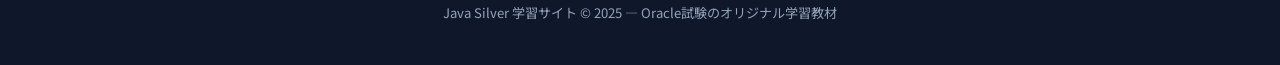
==== commit 53b3fd1e: "enhance: modern design overhaul + expand to 80 questions - Completely rewrite css/style.css with mod" ====
--- a/index.html
+++ b/index.html
@@ -3,14 +3,118 @@
 <head>
 <meta charset="UTF-8">
 <meta name="viewport" content="width=device-width, initial-scale=1.0">
-<title>Java Silver 学習サイト</title>
+<title>Java Silver 学習サイト — 合格への道</title>
 <link rel="stylesheet" href="css/style.css">
+<style>
+/* ===== Index-specific styles ===== */
+.exam-card {
+  background: var(--white);
+  border-radius: var(--radius-lg);
+  padding: 1.25rem;
+  border: 1px solid var(--gray-200);
+  transition: all var(--transition);
+  cursor: pointer;
+  box-shadow: var(--shadow-sm);
+}
+.exam-card:hover { box-shadow: var(--shadow-colored); border-color: var(--indigo-300); transform: translateY(-2px); }
+.exam-card-header { display: flex; align-items: center; justify-content: space-between; margin-bottom: 0.5rem; }
+.exam-card-icon {
+  width: 36px; height: 36px;
+  border-radius: var(--radius);
+  display: flex; align-items: center; justify-content: center;
+  font-size: 1.1rem;
+}
+.exam-card-count { font-size: 0.75rem; font-weight: 600; color: var(--gray-400); }
+.exam-card h4 { font-size: 0.9rem; font-weight: 700; color: var(--gray-700); margin-bottom: 0.25rem; }
+.exam-card p  { font-size: 0.8rem; color: var(--gray-500); line-height: 1.5; }
+
+.step-card {
+  background: var(--white);
+  border-radius: var(--radius-lg);
+  padding: 1.5rem;
+  border: 1px solid var(--gray-200);
+  box-shadow: var(--shadow-sm);
+  display: flex;
+  gap: 1rem;
+  align-items: flex-start;
+  transition: all var(--transition);
+}
+.step-card:hover { box-shadow: var(--shadow-md); border-color: var(--indigo-200); }
+.step-num {
+  width: 40px; height: 40px; min-width: 40px;
+  border-radius: 50%;
+  background: var(--gradient-primary);
+  color: var(--white);
+  font-weight: 800;
+  font-size: 1rem;
+  display: flex; align-items: center; justify-content: center;
+  box-shadow: 0 4px 12px rgba(79,70,229,0.3);
+}
+.step-body h3 { font-size: 0.95rem; font-weight: 700; color: var(--gray-800); margin-bottom: 0.3rem; }
+.step-body p  { font-size: 0.85rem; color: var(--gray-500); line-height: 1.6; }
+
+.progress-ring { position: relative; }
+.mini-score-card {
+  background: var(--gradient-primary);
+  border-radius: var(--radius-xl);
+  padding: 1.75rem;
+  color: var(--white);
+  text-align: center;
+  box-shadow: var(--shadow-colored);
+}
+.mini-score-ring {
+  width: 100px; height: 100px;
+  margin: 0 auto 1rem;
+  position: relative;
+}
+.mini-score-ring svg { transform: rotate(-90deg); }
+.mini-ring-bg { fill: none; stroke: rgba(255,255,255,0.2); stroke-width: 8; }
+.mini-ring-fill { fill: none; stroke: rgba(255,255,255,0.9); stroke-width: 8; stroke-linecap: round; }
+.mini-ring-text {
+  position: absolute; inset: 0;
+  display: flex; flex-direction: column;
+  align-items: center; justify-content: center;
+}
+.mini-pct { font-size: 1.5rem; font-weight: 800; }
+.mini-label { font-size: 0.7rem; opacity: 0.75; }
+
+.today-q {
+  background: var(--white);
+  border-radius: var(--radius-lg);
+  padding: 1.5rem;
+  border: 1px solid var(--gray-200);
+  box-shadow: var(--shadow-sm);
+  height: fit-content;
+}
+.today-q-label {
+  display: inline-flex; align-items: center; gap: 0.4rem;
+  font-size: 0.75rem; font-weight: 700; color: var(--warning);
+  text-transform: uppercase; letter-spacing: 0.05em;
+  margin-bottom: 0.75rem;
+}
+.today-q h3 { font-size: 0.95rem; font-weight: 600; color: var(--gray-700); line-height: 1.6; margin-bottom: 1rem; }
+
+.hero-stat {
+  display: flex;
+  gap: 2rem;
+  justify-content: center;
+  margin-top: 2.5rem;
+  flex-wrap: wrap;
+}
+.hero-stat-item { text-align: center; }
+.hero-stat-num { font-size: 2rem; font-weight: 800; letter-spacing: -0.03em; }
+.hero-stat-label { font-size: 0.8rem; opacity: 0.7; margin-top: 0.1rem; }
+.hero-stat-divider { width: 1px; background: rgba(255,255,255,0.2); }
+</style>
 </head>
 <body>
 
 <nav class="navbar">
   <div class="nav-inner">
-    <div class="nav-logo"><span>☕</span> Java Silver 学習</div>
+    <div class="nav-logo">
+      <div class="logo-icon">☕</div>
+      <span>Java Silver</span>
+    </div>
     <button class="nav-toggle" aria-label="メニュー">☰</button>
     <ul class="nav-links">
       <li><a href="index.html" class="active">ホーム</a></li>
@@ -24,158 +128,304 @@
   </div>
 </nav>
 
+<!-- Hero -->
 <section class="hero">
-  <div class="hero-badge">Oracle Certified Java Programmer, Silver SE 11</div>
-  <h1>Java Silver 合格への道</h1>
-  <p>問題演習・詳細解説・実務知識で、Java Silverを確実に攻略しましょう</p>
-  <a href="questions.html" class="btn btn-primary btn-lg">学習を開始する →</a>
+  <div class="hero-grid-bg"></div>
+  <div class="hero-content">
+    <div class="hero-badge">⚡ Oracle Certified Java Programmer, Silver SE 11</div>
+    <h1>Java Silverを<span class="highlight">確実に合格</span>しよう</h1>
+    <p>80問のオリジナル演習問題・詳細解説・チートシートで<br>体系的に学べる完全無料の学習サイトです</p>
+    <div class="hero-actions">
+      <a href="questions.html" class="btn btn-primary btn-lg">✏️ 問題演習を始める</a>
+      <a href="cheatsheet.html" class="btn btn-secondary btn-lg">📝 チートシートを見る</a>
+    </div>
+    <div class="hero-stat">
+      <div class="hero-stat-item">
+        <div class="hero-stat-num">80+</div>
+        <div class="hero-stat-label">オリジナル問題</div>
+      </div>
+      <div class="hero-stat-divider"></div>
+      <div class="hero-stat-item">
+        <div class="hero-stat-num">17</div>
+        <div class="hero-stat-label">カテゴリ</div>
+      </div>
+      <div class="hero-stat-divider"></div>
+      <div class="hero-stat-item">
+        <div class="hero-stat-num">6週</div>
+        <div class="hero-stat-label">学習ロードマップ</div>
+      </div>
+    </div>
+  </div>
 </section>
 
 <div class="container">
 
-  <!-- 進捗サマリー -->
-  <div id="progress-area"></div>
+  <!-- 学習進捗ダッシュボード -->
+  <section class="mb-4">
+    <h2 class="section-title">📊 学習ダッシュボード</h2>
+    <div id="progress-area"></div>
+  </section>
+
+  <!-- コンテンツカード -->
+  <section class="mb-4">
+    <h2 class="section-title">🗺️ 学習コンテンツ</h2>
+    <div class="card-grid">
+      <a href="exam.html" class="feature-card" style="text-decoration:none;display:block">
+        <div class="feature-icon">📋</div>
+        <h3>試験範囲</h3>
+        <p style="font-size:0.875rem;color:var(--gray-500);line-height:1.6">Java Silver の全出題範囲をカテゴリ別に整理。コード例・ポイント・実務での使い方をまとめました。</p>
+        <div style="margin-top:1rem;font-size:0.8rem;color:var(--primary);font-weight:600">17カテゴリ →</div>
+      </a>
+      <a href="questions.html" class="feature-card" style="text-decoration:none;display:block">
+        <div class="feature-icon">✏️</div>
+        <h3>問題演習</h3>
+        <p style="font-size:0.875rem;color:var(--gray-500);line-height:1.6">80問のオリジナル問題。カテゴリ・難易度でフィルター。間違えた問題を自動保存して集中復習できます。</p>
+        <div style="margin-top:1rem;font-size:0.8rem;color:var(--primary);font-weight:600">80問に挑戦 →</div>
+      </a>
+      <a href="explanation.html" class="feature-card" style="text-decoration:none;display:block">
+        <div class="feature-icon">📖</div>
+        <h3>詳細解説</h3>
+        <p style="font-size:0.875rem;color:var(--gray-500);line-height:1.6">== と equals、static、継承、ラムダ式など9トピックを深く解説。コード例・実行結果・実務ポイント付き。</p>
+        <div style="margin-top:1rem;font-size:0.8rem;color:var(--primary);font-weight:600">9トピック →</div>
+      </a>
+      <a href="cheatsheet.html" class="feature-card" style="text-decoration:none;display:block">
+        <div class="feature-icon">📝</div>
+        <h3>チートシート</h3>
+        <p style="font-size:0.875rem;color:var(--gray-500);line-height:1.6">試験直前に確認する頻出ポイントを1ページに凝縮。落とし穴12選・データ型・メソッド一覧など。</p>
+        <div style="margin-top:1rem;font-size:0.8rem;color:var(--primary);font-weight:600">確認する →</div>
+      </a>
+      <a href="practical.html" class="feature-card" style="text-decoration:none;display:block">
+        <div class="feature-icon">💼</div>
+        <h3>業務で役立つJava</h3>
+        <p style="font-size:0.875rem;color:var(--gray-500);line-height:1.6">試験で学ぶ知識が実際の開発でどう活きるか。Spring Boot・例外設計・コレクション活用など実務目線で解説。</p>
+        <div style="margin-top:1rem;font-size:0.8rem;color:var(--primary);font-weight:600">実務を学ぶ →</div>
+      </a>
+      <a href="roadmap.html" class="feature-card" style="text-decoration:none;display:block">
+        <div class="feature-icon">🗓️</div>
+        <h3>学習ロードマップ</h3>
+        <p style="font-size:0.875rem;color:var(--gray-500);line-height:1.6">6週間で合格を目指す計画的な学習スケジュール。チェックリストで進捗管理。週ごとの到達目標付き。</p>
+        <div style="margin-top:1rem;font-size:0.8rem;color:var(--primary);font-weight:600">計画を立てる →</div>
+      </a>
+    </div>
+  </section>
 
   <!-- Java Silverとは -->
-  <section style="margin-bottom:2.5rem">
+  <section class="mb-4">
     <h2 class="section-title">☕ Java Silverとは</h2>
-    <div class="card">
-      <p>Java Silver（Oracle Certified Java Programmer, Silver SE 11）は、Javaプログラミングの基礎から中級レベルの知識を認定するOracle社の資格です。</p>
-      <div class="card-grid" style="margin-top:1.25rem">
-        <div>
-          <h3>📋 試験概要</h3>
-          <ul style="padding-left:1.25rem;line-height:2">
-            <li>問題数：77問</li>
-            <li>合格ライン：63%以上</li>
-            <li>試験時間：180分</li>
-            <li>形式：選択式・コード読解</li>
-          </ul>
-        </div>
-        <div>
-          <h3>🎯 対象者</h3>
-          <ul style="padding-left:1.25rem;line-height:2">
-            <li>Javaエンジニア志望者</li>
-            <li>SE・プログラマー</li>
-            <li>IT資格を取りたい方</li>
-            <li>Java基礎を体系的に学びたい方</li>
-          </ul>
-        </div>
-        <div>
-          <h3>💪 取得メリット</h3>
-          <ul style="padding-left:1.25rem;line-height:2">
-            <li>Java基礎の体系化</li>
-            <li>就職・転職に有利</li>
-            <li>Gold受験の前提資格</li>
-            <li>実務Javaスキルの証明</li>
-          </ul>
-        </div>
+    <div style="display:grid;grid-template-columns:1fr 1fr;gap:1.25rem">
+      <div class="card">
+        <h3 style="margin-bottom:1rem;font-size:1rem;font-weight:700">📋 試験概要</h3>
+        <table style="width:100%;font-size:0.875rem;border-collapse:collapse">
+          <tr style="border-bottom:1px solid var(--gray-100)"><td style="padding:0.5rem 0;color:var(--gray-500);width:40%">正式名称</td><td style="padding:0.5rem 0;font-weight:500">Oracle Certified Java Programmer, Silver SE 11</td></tr>
+          <tr style="border-bottom:1px solid var(--gray-100)"><td style="padding:0.5rem 0;color:var(--gray-500)">問題数</td><td style="padding:0.5rem 0;font-weight:500">77問</td></tr>
+          <tr style="border-bottom:1px solid var(--gray-100)"><td style="padding:0.5rem 0;color:var(--gray-500)">合格ライン</td><td style="padding:0.5rem 0;font-weight:500;color:var(--success)">63%以上（約49問正解）</td></tr>
+          <tr style="border-bottom:1px solid var(--gray-100)"><td style="padding:0.5rem 0;color:var(--gray-500)">試験時間</td><td style="padding:0.5rem 0;font-weight:500">180分</td></tr>
+          <tr><td style="padding:0.5rem 0;color:var(--gray-500)">受験料</td><td style="padding:0.5rem 0;font-weight:500">約33,000円（税込）</td></tr>
+        </table>
+      </div>
+      <div class="card">
+        <h3 style="margin-bottom:1rem;font-size:1rem;font-weight:700">🎯 取得メリット</h3>
+        <ul style="display:flex;flex-direction:column;gap:0.6rem">
+          <li style="display:flex;align-items:flex-start;gap:0.5rem;font-size:0.875rem"><span style="color:var(--success);flex-shrink:0;font-weight:700;margin-top:0.1rem">✓</span>Java基礎知識の体系的な習得・証明</li>
+          <li style="display:flex;align-items:flex-start;gap:0.5rem;font-size:0.875rem"><span style="color:var(--success);flex-shrink:0;font-weight:700;margin-top:0.1rem">✓</span>就職・転職でのアピール材料になる</li>
+          <li style="display:flex;align-items:flex-start;gap:0.5rem;font-size:0.875rem"><span style="color:var(--success);flex-shrink:0;font-weight:700;margin-top:0.1rem">✓</span>Gold資格（上位資格）受験の前提条件</li>
+          <li style="display:flex;align-items:flex-start;gap:0.5rem;font-size:0.875rem"><span style="color:var(--success);flex-shrink:0;font-weight:700;margin-top:0.1rem">✓</span>Spring Boot等の業務フレームワーク理解の基礎</li>
+          <li style="display:flex;align-items:flex-start;gap:0.5rem;font-size:0.875rem"><span style="color:var(--success);flex-shrink:0;font-weight:700;margin-top:0.1rem">✓</span>チームでのコードレビュー力が向上する</li>
+        </ul>
       </div>
     </div>
   </section>
 
   <!-- 学習の進め方 -->
-  <section style="margin-bottom:2.5rem">
-    <h2 class="section-title">📚 このサイトでの学習の進め方</h2>
-    <div class="card-grid">
-      <div class="card">
-        <h3>① 試験範囲を確認</h3>
-        <p>まず<a href="exam.html">試験範囲ページ</a>でどの分野が出るか把握しましょう。カテゴリ別にポイントを整理しています。</p>
-      </div>
-      <div class="card">
-        <h3>② 詳細解説を読む</h3>
-        <p><a href="explanation.html">詳細解説ページ</a>で各トピックを深く理解します。コード例と実行結果付きで解説しています。</p>
-      </div>
-      <div class="card">
-        <h3>③ 問題演習</h3>
-        <p><a href="questions.html">問題演習ページ</a>でオリジナル問題に挑戦。間違えた問題は自動保存され、復習できます。</p>
-      </div>
-      <div class="card">
-        <h3>④ 業務との関連を学ぶ</h3>
-        <p><a href="practical.html">業務活用ページ</a>で試験知識が実務でどう役立つか確認し、理解を深めましょう。</p>
-      </div>
-    </div>
-  </section>
-
-  <!-- 試験範囲一覧 -->
-  <section style="margin-bottom:2.5rem">
-    <h2 class="section-title">📋 試験範囲カテゴリ</h2>
-    <div class="card-grid">
-      <div class="card" style="border-left:4px solid var(--primary)">
-        <h3>🔵 Javaの基礎</h3>
-        <p>データ型・変数・演算子・制御構文・配列</p>
-        <a href="exam.html#basics" class="btn btn-outline btn-sm" style="margin-top:0.75rem">詳細を見る</a>
-      </div>
-      <div class="card" style="border-left:4px solid #7c3aed">
-        <h3>🟣 文字列操作</h3>
-        <p>String・StringBuilder・主要メソッド</p>
-        <a href="exam.html#string" class="btn btn-outline btn-sm" style="margin-top:0.75rem">詳細を見る</a>
-      </div>
-      <div class="card" style="border-left:4px solid #059669">
-        <h3>🟢 オブジェクト指向</h3>
-        <p>クラス・継承・ポリモーフィズム・インターフェース</p>
-        <a href="exam.html#oop" class="btn btn-outline btn-sm" style="margin-top:0.75rem">詳細を見る</a>
-      </div>
-      <div class="card" style="border-left:4px solid #dc2626">
-        <h3>🔴 例外処理</h3>
-        <p>try-catch-finally・チェック例外・非チェック例外</p>
-        <a href="exam.html#exception" class="btn btn-outline btn-sm" style="margin-top:0.75rem">詳細を見る</a>
-      </div>
-      <div class="card" style="border-left:4px solid #d97706">
-        <h3>🟡 コレクション</h3>
-        <p>ArrayList・HashMap・HashSet・Collectionsクラス</p>
-        <a href="exam.html#collection" class="btn btn-outline btn-sm" style="margin-top:0.75rem">詳細を見る</a>
-      </div>
-      <div class="card" style="border-left:4px solid #0891b2">
-        <h3>🔵 ラムダ式</h3>
-        <p>関数型インターフェース・Stream API・メソッド参照</p>
-        <a href="exam.html#lambda" class="btn btn-outline btn-sm" style="margin-top:0.75rem">詳細を見る</a>
-      </div>
-    </div>
-  </section>
-
-  <!-- 今日のおすすめ問題 -->
-  <section style="margin-bottom:2.5rem">
-    <h2 class="section-title">⭐ 今日のおすすめ問題</h2>
-    <div class="card" id="today-question">
-      <p style="color:var(--gray-600)">読み込み中...</p>
-    </div>
-    <div style="text-align:center;margin-top:1rem">
-      <a href="questions.html" class="btn btn-primary">全問題に挑戦する →</a>
-    </div>
+  <section class="mb-4">
+    <h2 class="section-title">📚 学習の進め方</h2>
+    <div style="display:grid;grid-template-columns:repeat(auto-fill,minmax(240px,1fr));gap:1rem">
+      <div class="step-card">
+        <div class="step-num">1</div>
+        <div class="step-body">
+          <h3>試験範囲を把握</h3>
+          <p>試験範囲ページでどの分野が出るかを確認。カテゴリ別のコード例で全体像を掴む。</p>
+        </div>
+      </div>
+      <div class="step-card">
+        <div class="step-num">2</div>
+        <div class="step-body">
+          <h3>詳細解説を読む</h3>
+          <p>各トピックを深く理解。コード例と実行結果付きで「なぜそうなるか」を理解する。</p>
+        </div>
+      </div>
+      <div class="step-card">
+        <div class="step-num">3</div>
+        <div class="step-body">
+          <h3>問題演習で確認</h3>
+          <p>80問のオリジナル問題に挑戦。解説を読んで理解を深め、間違えた問題を繰り返す。</p>
+        </div>
+      </div>
+      <div class="step-card">
+        <div class="step-num">4</div>
+        <div class="step-body">
+          <h3>直前にチートシート</h3>
+          <p>試験前日はチートシートで頻出ポイントを最終確認。落とし穴12選を必ず見直す。</p>
+        </div>
+      </div>
+    </div>
+  </section>
+
+  <!-- 試験範囲カテゴリ -->
+  <section class="mb-4">
+    <div style="display:flex;align-items:center;justify-content:space-between;margin-bottom:1.5rem;flex-wrap:wrap;gap:0.5rem">
+      <h2 class="section-title" style="margin-bottom:0">📋 試験カテゴリ別 問題数</h2>
+      <a href="exam.html" class="btn btn-ghost btn-sm">全カテゴリを見る →</a>
+    </div>
+    <div id="category-grid" style="display:grid;grid-template-columns:repeat(auto-fill,minmax(200px,1fr));gap:0.75rem"></div>
+  </section>
+
+  <!-- 今日の問題 -->
+  <section class="mb-4">
+    <h2 class="section-title">⭐ 今日の一問</h2>
+    <div id="today-question" class="card"></div>
   </section>
 
 </div>
 
 <footer>
-  <div class="footer-links">
-    <a href="index.html">ホーム</a>
-    <a href="exam.html">試験範囲</a>
-    <a href="questions.html">問題演習</a>
-    <a href="explanation.html">詳細解説</a>
-    <a href="cheatsheet.html">チートシート</a>
-    <a href="practical.html">業務活用</a>
-    <a href="roadmap.html">ロードマップ</a>
+  <div class="footer-inner">
+    <div class="footer-links">
+      <a href="index.html">ホーム</a>
+      <a href="exam.html">試験範囲</a>
+      <a href="questions.html">問題演習</a>
+      <a href="explanation.html">詳細解説</a>
+      <a href="cheatsheet.html">チートシート</a>
+      <a href="practical.html">業務活用</a>
+      <a href="roadmap.html">ロードマップ</a>
+    </div>
+    <p class="footer-copy">Java Silver 学習サイト &copy; 2025 — Oracle試験のオリジナル学習教材</p>
   </div>
-  <p>Java Silver 学習サイト &copy; 2025 | Java Silver合格を目指すオリジナル学習教材</p>
 </footer>
 
 <script src="js/questions.js"></script>
 <script src="js/storage.js"></script>
 <script src="js/app.js"></script>
 <script>
-  // 今日のおすすめ問題（その日の日付でランダムに1問）
-  const today = new Date();
-  const seed = today.getFullYear() * 10000 + (today.getMonth()+1) * 100 + today.getDate();
-  const idx = seed % QUESTIONS.length;
-  const q = QUESTIONS[idx];
-  document.getElementById("today-question").innerHTML = `
-    <div class="question-meta" style="margin-bottom:0.75rem">
-      <span class="badge badge-category">${q.category}</span>
-      <span class="badge badge-${{easy:'easy',medium:'medium',hard:'hard'}[q.difficulty]}">${{easy:'易',medium:'中',hard:'難'}[q.difficulty]}</span>
-    </div>
-    <p class="question-text" style="font-size:1rem">${q.question}</p>
-    <a href="questions.html" class="btn btn-primary btn-sm" style="margin-top:0.75rem">この問題を解く →</a>
+// カテゴリグリッド
+const categoryColors = {
+  "String":        {bg:"#eef2ff",icon:"🔤",color:"#4f46e5"},
+  "配列":           {bg:"#f0fdf4",icon:"📐",color:"#16a34a"},
+  "static":        {bg:"#fffbeb",icon:"⚡",color:"#d97706"},
+  "継承":           {bg:"#fdf4ff",icon:"🧬",color:"#9333ea"},
+  "オーバーライド":   {bg:"#fff1f2",icon:"🔄",color:"#e11d48"},
+  "ポリモーフィズム": {bg:"#f0fdfa",icon:"🎭",color:"#0d9488"},
+  "インターフェース": {bg:"#f8fafc",icon:"🔌",color:"#475569"},
+  "抽象クラス":      {bg:"#fef3c7",icon:"🏗",color:"#b45309"},
+  "例外処理":        {bg:"#fff7ed",icon:"💥",color:"#ea580c"},
+  "コレクション":    {bg:"#ecfeff",icon:"📚",color:"#0891b2"},
+  "ラムダ式":        {bg:"#f5f3ff",icon:"λ",color:"#7c3aed"},
+  "データ型と変数":   {bg:"#f0f9ff",icon:"📦",color:"#0369a1"},
+  "演算子":          {bg:"#fdf2f8",icon:"➕",color:"#a21caf"},
+  "条件分岐":        {bg:"#f0fdf4",icon:"🔀",color:"#15803d"},
+  "繰り返し処理":    {bg:"#fff7ed",icon:"🔁",color:"#c2410c"},
+  "クラスとオブジェクト":{bg:"#fefce8",icon:"🏛",color:"#a16207"},
+  "コンストラクタ":   {bg:"#ecfdf5",icon:"🔧",color:"#059669"},
+  "Javaの基本":     {bg:"#eef2ff",icon:"☕",color:"#4338ca"},
+  "モジュール基礎":   {bg:"#f8fafc",icon:"📦",color:"#334155"},
+};
+
+const catCount = {};
+QUESTIONS.forEach(q => { catCount[q.category] = (catCount[q.category]||0)+1; });
+
+const grid = document.getElementById("category-grid");
+Object.entries(catCount).sort((a,b)=>b[1]-a[1]).forEach(([cat,count]) => {
+  const info = categoryColors[cat] || {bg:"#f8fafc",icon:"☕",color:"#475569"};
+  const el = document.createElement("a");
+  el.href = "questions.html";
+  el.style.cssText = `text-decoration:none;background:${info.bg};border:1px solid ${info.color}22;border-radius:12px;padding:1rem;display:flex;align-items:center;gap:0.75rem;transition:all 0.2s;`;
+  el.innerHTML = `
+    <span style="font-size:1.3rem;width:32px;text-align:center">${info.icon}</span>
+    <div>
+      <div style="font-size:0.82rem;font-weight:700;color:${info.color}">${cat}</div>
+      <div style="font-size:0.75rem;color:#94a3b8;margin-top:0.1rem">${count}問</div>
+    </div>
   `;
+  el.addEventListener("mouseover", () => { el.style.boxShadow="0 4px 12px "+info.color+"33"; el.style.transform="translateY(-2px)"; });
+  el.addEventListener("mouseout",  () => { el.style.boxShadow="none"; el.style.transform=""; });
+  grid.appendChild(el);
+});
+
+// 今日の一問
+const today = new Date();
+const seed  = today.getFullYear()*10000+(today.getMonth()+1)*100+today.getDate();
+const q = QUESTIONS[seed % QUESTIONS.length];
+const diffMap = {easy:"易",medium:"中",hard:"難"};
+const diffCls = {easy:"badge-easy",medium:"badge-medium",hard:"badge-hard"};
+document.getElementById("today-question").innerHTML = `
+  <div style="display:flex;align-items:center;gap:0.5rem;margin-bottom:0.75rem">
+    <span style="font-size:0.72rem;font-weight:700;color:var(--warning);text-transform:uppercase;letter-spacing:0.05em">⭐ TODAY'S QUESTION</span>
+  </div>
+  <div style="display:flex;gap:0.5rem;margin-bottom:0.875rem">
+    <span class="badge badge-category">${q.category}</span>
+    <span class="badge ${diffCls[q.difficulty]}">${diffMap[q.difficulty]}</span>
+  </div>
+  <p style="font-size:0.95rem;font-weight:600;color:var(--gray-800);line-height:1.65;margin-bottom:1.25rem">${q.question}</p>
+  <a href="questions.html" class="btn btn-primary btn-sm">この問題を解く →</a>
+`;
+
+// Progress Dashboard
+const ProgressApp = { renderSummary() {
+  const area = document.getElementById("progress-area");
+  if (!area) return;
+  const p = Storage.getProgress();
+  const s = Storage.getStats();
+  const wrongCount = Storage.getWrongIds().length;
+  const circumference = 2 * Math.PI * 40;
+  const offset = circumference - (p.rate / 100) * circumference;
+
+  area.innerHTML = `
+    <div style="display:grid;grid-template-columns:1fr auto;gap:1.25rem;align-items:start">
+      <div>
+        <div class="stats-grid" style="grid-template-columns:repeat(4,1fr)">
+          <div class="stat-card">
+            <span class="stat-num">${p.rate}%</span>
+            <span class="stat-label">習得率</span>
+          </div>
+          <div class="stat-card">
+            <span class="stat-num">${p.correct}/${p.total}</span>
+            <span class="stat-label">正解問題数</span>
+          </div>
+          <div class="stat-card">
+            <span class="stat-num">${s.accuracy}%</span>
+            <span class="stat-label">正解率</span>
+          </div>
+          <div class="stat-card">
+            <span class="stat-num" style="background:linear-gradient(135deg,#ef4444,#f97316);-webkit-background-clip:text;-webkit-text-fill-color:transparent;background-clip:text">${wrongCount}</span>
+            <span class="stat-label">要復習</span>
+          </div>
+        </div>
+        <div class="progress-bar-wrap">
+          <div class="progress-bar" style="width:${p.rate}%"></div>
+        </div>
+        <div style="display:flex;justify-content:space-between;font-size:0.78rem;color:var(--gray-400);margin-top:-1rem">
+          <span>0%</span><span>習得率: ${p.rate}%</span><span>100%</span>
+        </div>
+      </div>
+      <div class="mini-score-card" style="min-width:130px">
+        <div class="mini-score-ring">
+          <svg viewBox="0 0 100 100" width="100" height="100">
+            <circle class="mini-ring-bg" cx="50" cy="50" r="40"/>
+            <circle class="mini-ring-fill" cx="50" cy="50" r="40"
+              stroke-dasharray="${circumference}"
+              stroke-dashoffset="${offset}"/>
+          </svg>
+          <div class="mini-ring-text">
+            <div class="mini-pct">${p.rate}%</div>
+            <div class="mini-label">習得率</div>
+          </div>
+        </div>
+        <div style="font-size:0.78rem;opacity:0.85">問題数 ${p.tried}/${p.total}</div>
+      </div>
+    </div>
+  `;
+}};
+ProgressApp.renderSummary();
 </script>
 </body>
 </html>
--- a/css/style.css
+++ b/css/style.css
@@ -1,557 +1,1014 @@
-/* ===== Base ===== */
+/* ============================================
+   Java Silver 学習サイト - Modern Design CSS
+   ============================================ */
+
+@import url('https://fonts.googleapis.com/css2?family=Noto+Sans+JP:wght@400;500;600;700;800&family=JetBrains+Mono:wght@400;500&display=swap');
+
+/* ===== CSS Variables ===== */
+:root {
+  /* Brand Colors */
+  --indigo-50:  #eef2ff;
+  --indigo-100: #e0e7ff;
+  --indigo-200: #c7d2fe;
+  --indigo-500: #6366f1;
+  --indigo-600: #4f46e5;
+  --indigo-700: #4338ca;
+  --indigo-800: #3730a3;
+  --indigo-900: #312e81;
+
+  --violet-500: #8b5cf6;
+  --violet-600: #7c3aed;
+
+  --cyan-400:   #22d3ee;
+  --cyan-500:   #06b6d4;
+
+  /* Semantic Colors */
+  --primary:       var(--indigo-600);
+  --primary-dark:  var(--indigo-800);
+  --primary-light: var(--indigo-50);
+  --secondary:     var(--violet-600);
+  --accent:        var(--cyan-500);
+
+  --success:       #10b981;
+  --success-light: #d1fae5;
+  --warning:       #f59e0b;
+  --warning-light: #fef3c7;
+  --error:         #ef4444;
+  --error-light:   #fee2e2;
+  --info:          var(--indigo-500);
+  --info-light:    var(--indigo-50);
+
+  /* Neutrals */
+  --gray-50:  #f8fafc;
+  --gray-100: #f1f5f9;
+  --gray-200: #e2e8f0;
+  --gray-300: #cbd5e1;
+  --gray-400: #94a3b8;
+  --gray-500: #64748b;
+  --gray-700: #334155;
+  --gray-800: #1e293b;
+  --gray-900: #0f172a;
+  --white:    #ffffff;
+
+  /* Gradients */
+  --gradient-primary:  linear-gradient(135deg, var(--indigo-600) 0%, var(--violet-600) 100%);
+  --gradient-hero:     linear-gradient(135deg, #312e81 0%, #4338ca 40%, #7c3aed 100%);
+  --gradient-card:     linear-gradient(135deg, rgba(99,102,241,0.08) 0%, rgba(139,92,246,0.08) 100%);
+  --gradient-success:  linear-gradient(135deg, #059669, #10b981);
+  --gradient-error:    linear-gradient(135deg, #dc2626, #ef4444);
+
+  /* Shadows */
+  --shadow-xs: 0 1px 2px rgba(0,0,0,0.06);
+  --shadow-sm: 0 1px 3px rgba(0,0,0,0.08), 0 1px 2px rgba(0,0,0,0.04);
+  --shadow:    0 4px 6px -1px rgba(0,0,0,0.08), 0 2px 4px -2px rgba(0,0,0,0.04);
+  --shadow-md: 0 8px 16px -4px rgba(0,0,0,0.1), 0 4px 6px -4px rgba(0,0,0,0.04);
+  --shadow-lg: 0 16px 32px -8px rgba(0,0,0,0.12), 0 8px 12px -6px rgba(0,0,0,0.06);
+  --shadow-xl: 0 24px 48px -12px rgba(0,0,0,0.18);
+  --shadow-colored: 0 8px 24px rgba(79,70,229,0.25);
+
+  /* Border Radius */
+  --radius-sm: 6px;
+  --radius:    10px;
+  --radius-lg: 16px;
+  --radius-xl: 24px;
+  --radius-2xl:32px;
+  --radius-full: 9999px;
+
+  /* Transitions */
+  --transition: 0.2s cubic-bezier(0.4, 0, 0.2, 1);
+  --transition-slow: 0.4s cubic-bezier(0.4, 0, 0.2, 1);
+
+  /* Layout */
+  --nav-height: 64px;
+  --container-max: 1200px;
+}
+
+/* ===== Reset & Base ===== */
 *, *::before, *::after { box-sizing: border-box; margin: 0; padding: 0; }
 
-:root {
-  --primary: #1a73e8;
-  --primary-dark: #0d47a1;
-  --primary-light: #e8f0fe;
-  --success: #2e7d32;
-  --success-light: #e8f5e9;
-  --error: #c62828;
-  --error-light: #ffebee;
-  --warning: #f57f17;
-  --warning-light: #fff8e1;
-  --gray-100: #f8f9fa;
-  --gray-200: #e9ecef;
-  --gray-400: #adb5bd;
-  --gray-600: #6c757d;
-  --gray-800: #343a40;
-  --white: #ffffff;
-  --shadow: 0 2px 8px rgba(0,0,0,0.1);
-  --shadow-md: 0 4px 16px rgba(0,0,0,0.12);
-  --radius: 8px;
-  --radius-lg: 12px;
-}
+html { scroll-behavior: smooth; }
 
 body {
-  font-family: 'Segoe UI', 'Helvetica Neue', Arial, 'Hiragino Kaku Gothic ProN', 'Hiragino Sans', Meiryo, sans-serif;
+  font-family: 'Noto Sans JP', 'Segoe UI', system-ui, -apple-system, sans-serif;
   background: var(--gray-100);
   color: var(--gray-800);
-  line-height: 1.7;
-  font-size: 16px;
-}
-
-a { color: var(--primary); text-decoration: none; }
-a:hover { text-decoration: underline; }
+  line-height: 1.75;
+  font-size: 15px;
+  -webkit-font-smoothing: antialiased;
+}
+
+a { color: var(--primary); text-decoration: none; transition: color var(--transition); }
+a:hover { color: var(--secondary); }
+
+img { max-width: 100%; }
+ul, ol { list-style: none; }
 
 /* ===== Navigation ===== */
 .navbar {
-  background: var(--primary-dark);
-  color: white;
-  padding: 0;
+  background: rgba(15, 23, 42, 0.85);
+  backdrop-filter: blur(20px) saturate(180%);
+  -webkit-backdrop-filter: blur(20px) saturate(180%);
+  border-bottom: 1px solid rgba(255,255,255,0.08);
   position: sticky;
   top: 0;
   z-index: 1000;
+  height: var(--nav-height);
+}
+
+.nav-inner {
+  max-width: var(--container-max);
+  margin: 0 auto;
+  display: flex;
+  align-items: center;
+  justify-content: space-between;
+  padding: 0 1.25rem;
+  height: 100%;
+}
+
+.nav-logo {
+  font-size: 1.1rem;
+  font-weight: 800;
+  color: var(--white);
+  display: flex;
+  align-items: center;
+  gap: 0.5rem;
+  letter-spacing: -0.02em;
+}
+.nav-logo .logo-icon {
+  width: 32px;
+  height: 32px;
+  background: var(--gradient-primary);
+  border-radius: var(--radius-sm);
+  display: flex;
+  align-items: center;
+  justify-content: center;
+  font-size: 1rem;
+  box-shadow: 0 0 12px rgba(99,102,241,0.4);
+}
+.nav-logo a { color: var(--white); }
+
+.nav-links {
+  display: flex;
+  align-items: center;
+  gap: 0.125rem;
+}
+.nav-links a {
+  color: rgba(255,255,255,0.7);
+  padding: 0.4rem 0.7rem;
+  border-radius: var(--radius-sm);
+  font-size: 0.85rem;
+  font-weight: 500;
+  transition: all var(--transition);
+  white-space: nowrap;
+}
+.nav-links a:hover { color: var(--white); background: rgba(255,255,255,0.1); }
+.nav-links a.active {
+  color: var(--white);
+  background: rgba(99,102,241,0.35);
+}
+
+.nav-toggle {
+  display: none;
+  background: rgba(255,255,255,0.1);
+  border: 1px solid rgba(255,255,255,0.15);
+  border-radius: var(--radius-sm);
+  color: var(--white);
+  font-size: 1.25rem;
+  cursor: pointer;
+  padding: 0.4rem 0.6rem;
+  transition: background var(--transition);
+}
+.nav-toggle:hover { background: rgba(255,255,255,0.2); }
+
+/* ===== Hero ===== */
+.hero {
+  background: var(--gradient-hero);
+  position: relative;
+  overflow: hidden;
+  padding: 5rem 1.25rem 4rem;
+  text-align: center;
+  color: var(--white);
+}
+.hero::before {
+  content: '';
+  position: absolute;
+  inset: 0;
+  background:
+    radial-gradient(ellipse 80% 60% at 50% 0%, rgba(139,92,246,0.3) 0%, transparent 70%),
+    radial-gradient(ellipse 50% 40% at 80% 100%, rgba(6,182,212,0.2) 0%, transparent 70%);
+}
+.hero-grid-bg {
+  position: absolute;
+  inset: 0;
+  background-image:
+    linear-gradient(rgba(255,255,255,0.03) 1px, transparent 1px),
+    linear-gradient(90deg, rgba(255,255,255,0.03) 1px, transparent 1px);
+  background-size: 40px 40px;
+}
+.hero-content { position: relative; max-width: 700px; margin: 0 auto; }
+
+.hero-badge {
+  display: inline-flex;
+  align-items: center;
+  gap: 0.4rem;
+  background: rgba(255,255,255,0.12);
+  border: 1px solid rgba(255,255,255,0.2);
+  border-radius: var(--radius-full);
+  padding: 0.3rem 1rem;
+  font-size: 0.8rem;
+  font-weight: 600;
+  margin-bottom: 1.5rem;
+  backdrop-filter: blur(8px);
+  letter-spacing: 0.02em;
+}
+.hero h1 {
+  font-size: clamp(1.8rem, 5vw, 2.8rem);
+  font-weight: 800;
+  line-height: 1.2;
+  margin-bottom: 1rem;
+  letter-spacing: -0.03em;
+}
+.hero h1 .highlight {
+  background: linear-gradient(135deg, #a5b4fc 0%, #c4b5fd 50%, #67e8f9 100%);
+  -webkit-background-clip: text;
+  -webkit-text-fill-color: transparent;
+  background-clip: text;
+}
+.hero p {
+  font-size: 1.05rem;
+  opacity: 0.85;
+  margin-bottom: 2rem;
+  line-height: 1.7;
+}
+.hero-actions {
+  display: flex;
+  gap: 0.75rem;
+  justify-content: center;
+  flex-wrap: wrap;
+}
+
+/* ===== Container ===== */
+.container {
+  max-width: var(--container-max);
+  margin: 0 auto;
+  padding: 2.5rem 1.25rem;
+}
+
+.section-title {
+  font-size: 1.4rem;
+  font-weight: 800;
+  margin-bottom: 1.5rem;
+  color: var(--gray-800);
+  display: flex;
+  align-items: center;
+  gap: 0.5rem;
+  letter-spacing: -0.02em;
+}
+
+/* ===== Cards ===== */
+.card {
+  background: var(--white);
+  border-radius: var(--radius-lg);
+  box-shadow: var(--shadow);
+  padding: 1.5rem;
+  border: 1px solid rgba(0,0,0,0.04);
+  transition: box-shadow var(--transition), transform var(--transition);
+}
+.card:hover { box-shadow: var(--shadow-md); transform: translateY(-2px); }
+
+.card-grid {
+  display: grid;
+  grid-template-columns: repeat(auto-fill, minmax(270px, 1fr));
+  gap: 1.25rem;
+}
+
+.card h3 {
+  color: var(--gray-800);
+  font-size: 1rem;
+  font-weight: 700;
+  margin-bottom: 0.5rem;
+  display: flex;
+  align-items: center;
+  gap: 0.4rem;
+}
+
+/* Glass Card */
+.glass-card {
+  background: rgba(255,255,255,0.7);
+  backdrop-filter: blur(16px);
+  -webkit-backdrop-filter: blur(16px);
+  border: 1px solid rgba(255,255,255,0.5);
+  border-radius: var(--radius-lg);
   box-shadow: var(--shadow-md);
-}
-
-.nav-inner {
-  max-width: 1200px;
-  margin: 0 auto;
-  display: flex;
-  align-items: center;
-  justify-content: space-between;
-  padding: 0 1rem;
-  height: 60px;
-}
-
-.nav-logo {
+  padding: 1.5rem;
+}
+
+/* Feature Card */
+.feature-card {
+  background: var(--white);
+  border-radius: var(--radius-lg);
+  padding: 1.5rem;
+  border: 1px solid var(--gray-200);
+  box-shadow: var(--shadow-sm);
+  transition: all var(--transition);
+  position: relative;
+  overflow: hidden;
+}
+.feature-card::before {
+  content: '';
+  position: absolute;
+  top: 0;
+  left: 0;
+  right: 0;
+  height: 3px;
+  background: var(--gradient-primary);
+  transform: scaleX(0);
+  transform-origin: left;
+  transition: transform var(--transition-slow);
+}
+.feature-card:hover { box-shadow: var(--shadow-colored); transform: translateY(-3px); border-color: var(--indigo-200); }
+.feature-card:hover::before { transform: scaleX(1); }
+
+.feature-icon {
+  width: 44px;
+  height: 44px;
+  border-radius: var(--radius);
+  background: var(--indigo-50);
+  display: flex;
+  align-items: center;
+  justify-content: center;
   font-size: 1.25rem;
-  font-weight: 700;
-  color: white;
-  display: flex;
-  align-items: center;
-  gap: 0.5rem;
-}
-.nav-logo span { font-size: 1.5rem; }
-
-.nav-links {
-  display: flex;
-  gap: 0.25rem;
-  list-style: none;
-}
-
-.nav-links a {
-  color: rgba(255,255,255,0.85);
-  padding: 0.5rem 0.75rem;
+  margin-bottom: 1rem;
+  transition: background var(--transition);
+}
+.feature-card:hover .feature-icon { background: var(--indigo-100); }
+
+/* ===== Buttons ===== */
+.btn {
+  display: inline-flex;
+  align-items: center;
+  gap: 0.4rem;
+  padding: 0.6rem 1.4rem;
   border-radius: var(--radius);
   font-size: 0.9rem;
-  transition: background 0.2s, color 0.2s;
-  white-space: nowrap;
-}
-.nav-links a:hover, .nav-links a.active {
-  background: rgba(255,255,255,0.2);
-  color: white;
-  text-decoration: none;
-}
-
-.nav-toggle {
-  display: none;
-  background: none;
-  border: none;
-  color: white;
-  font-size: 1.5rem;
-  cursor: pointer;
-  padding: 0.5rem;
-}
-
-/* ===== Hero ===== */
-.hero {
-  background: linear-gradient(135deg, var(--primary-dark) 0%, var(--primary) 100%);
-  color: white;
-  text-align: center;
-  padding: 4rem 1rem;
-}
-.hero h1 { font-size: 2.2rem; margin-bottom: 0.75rem; }
-.hero p { font-size: 1.15rem; opacity: 0.9; margin-bottom: 2rem; max-width: 600px; margin-left: auto; margin-right: auto; }
-.hero-badge { display: inline-block; background: rgba(255,255,255,0.2); border-radius: 20px; padding: 0.25rem 1rem; font-size: 0.85rem; margin-bottom: 1rem; }
-
-/* ===== Container ===== */
-.container { max-width: 1200px; margin: 0 auto; padding: 2rem 1rem; }
-.section-title {
-  font-size: 1.6rem;
-  font-weight: 700;
-  margin-bottom: 1.5rem;
-  color: var(--primary-dark);
-  display: flex;
-  align-items: center;
-  gap: 0.5rem;
-}
-
-/* ===== Card ===== */
-.card {
-  background: var(--white);
-  border-radius: var(--radius-lg);
-  box-shadow: var(--shadow);
-  padding: 1.5rem;
-  transition: box-shadow 0.2s, transform 0.2s;
-}
-.card:hover { box-shadow: var(--shadow-md); transform: translateY(-2px); }
-
-.card-grid {
-  display: grid;
-  grid-template-columns: repeat(auto-fill, minmax(280px, 1fr));
-  gap: 1.25rem;
-}
-
-.card h3 {
-  color: var(--primary-dark);
-  font-size: 1.1rem;
-  margin-bottom: 0.5rem;
-  display: flex;
-  align-items: center;
-  gap: 0.4rem;
-}
-
-/* ===== Button ===== */
-.btn {
-  display: inline-flex;
-  align-items: center;
-  gap: 0.4rem;
-  padding: 0.6rem 1.5rem;
-  border-radius: var(--radius);
-  font-size: 1rem;
   font-weight: 600;
   cursor: pointer;
   border: none;
-  transition: all 0.2s;
-}
-.btn-primary { background: var(--primary); color: white; }
-.btn-primary:hover { background: var(--primary-dark); text-decoration: none; color: white; }
-.btn-success { background: var(--success); color: white; }
-.btn-success:hover { background: #1b5e20; }
-.btn-outline { background: transparent; color: var(--primary); border: 2px solid var(--primary); }
-.btn-outline:hover { background: var(--primary-light); text-decoration: none; }
-.btn-lg { padding: 0.9rem 2.5rem; font-size: 1.1rem; }
-.btn-sm { padding: 0.35rem 1rem; font-size: 0.85rem; }
-
-/* ===== Code Block ===== */
+  transition: all var(--transition);
+  font-family: inherit;
+  text-decoration: none !important;
+  line-height: 1.4;
+  position: relative;
+  overflow: hidden;
+}
+.btn::after {
+  content: '';
+  position: absolute;
+  inset: 0;
+  background: rgba(255,255,255,0);
+  transition: background var(--transition);
+}
+.btn:hover::after { background: rgba(255,255,255,0.08); }
+
+.btn-primary {
+  background: var(--gradient-primary);
+  color: var(--white);
+  box-shadow: 0 4px 14px rgba(79,70,229,0.35);
+}
+.btn-primary:hover { box-shadow: 0 6px 20px rgba(79,70,229,0.5); transform: translateY(-1px); color: var(--white); }
+
+.btn-secondary {
+  background: rgba(255,255,255,0.15);
+  color: var(--white);
+  border: 1px solid rgba(255,255,255,0.25);
+  backdrop-filter: blur(8px);
+}
+.btn-secondary:hover { background: rgba(255,255,255,0.25); color: var(--white); }
+
+.btn-outline {
+  background: transparent;
+  color: var(--primary);
+  border: 2px solid var(--indigo-200);
+}
+.btn-outline:hover { background: var(--indigo-50); border-color: var(--primary); }
+
+.btn-success { background: var(--gradient-success); color: var(--white); box-shadow: 0 4px 14px rgba(16,185,129,0.3); }
+.btn-success:hover { box-shadow: 0 6px 20px rgba(16,185,129,0.5); transform: translateY(-1px); }
+
+.btn-ghost {
+  background: transparent;
+  color: var(--gray-500);
+  border: 1px solid var(--gray-200);
+}
+.btn-ghost:hover { background: var(--gray-100); color: var(--gray-700); }
+
+.btn-lg { padding: 0.8rem 2rem; font-size: 1rem; border-radius: var(--radius-lg); }
+.btn-sm { padding: 0.35rem 0.9rem; font-size: 0.82rem; }
+.btn-xs { padding: 0.2rem 0.6rem; font-size: 0.78rem; }
+
+/* ===== Code Blocks ===== */
+.code-wrap { margin: 1rem 0; border-radius: var(--radius-lg); overflow: hidden; box-shadow: var(--shadow-md); }
+.code-header {
+  background: #1e2030;
+  padding: 0.6rem 1rem;
+  display: flex;
+  align-items: center;
+  justify-content: space-between;
+  gap: 0.75rem;
+}
+.code-dots { display: flex; gap: 0.4rem; }
+.code-dots span {
+  width: 12px; height: 12px; border-radius: 50%;
+}
+.code-dots .d1 { background: #ff5f57; }
+.code-dots .d2 { background: #ffbd2e; }
+.code-dots .d3 { background: #28c941; }
+.code-file { font-family: 'JetBrains Mono', monospace; font-size: 0.75rem; color: #636e7b; }
+
 .code-block {
-  background: #1e1e2e;
-  color: #cdd6f4;
-  border-radius: var(--radius);
-  padding: 1.25rem;
-  font-family: 'Consolas', 'Fira Code', 'Source Code Pro', monospace;
-  font-size: 0.9rem;
-  line-height: 1.6;
+  background: #0f1117;
+  color: #e2e8f0;
+  padding: 1.25rem 1.5rem;
+  font-family: 'JetBrains Mono', 'Fira Code', 'Consolas', monospace;
+  font-size: 0.85rem;
+  line-height: 1.7;
+  overflow-x: auto;
+  margin: 0;
+}
+.code-block pre { margin: 0; white-space: pre; }
+
+/* Syntax highlighting */
+.kw  { color: #c792ea; font-weight: 500; }
+.str { color: #c3e88d; }
+.num { color: #f78c6c; }
+.cmt { color: #546e7a; font-style: italic; }
+.cls { color: #82aaff; }
+.met { color: #82aaff; }
+.ann { color: #ffcb6b; }
+.typ { color: #89ddff; }
+
+/* Simple code block without header */
+.code-block-simple {
+  background: #0f1117;
+  color: #e2e8f0;
+  border-radius: var(--radius-lg);
+  padding: 1.25rem 1.5rem;
+  font-family: 'JetBrains Mono', monospace;
+  font-size: 0.85rem;
+  line-height: 1.7;
   overflow-x: auto;
   margin: 1rem 0;
-  position: relative;
-}
-.code-block pre { margin: 0; white-space: pre; }
-.code-label {
-  font-size: 0.75rem;
-  color: var(--gray-400);
-  background: #2a2a3e;
-  padding: 0.25rem 0.75rem;
-  border-radius: var(--radius) var(--radius) 0 0;
-  margin-bottom: 0;
-}
-.code-label + .code-block { border-radius: 0 0 var(--radius) var(--radius); margin-top: 0; }
-
-/* Syntax coloring */
-.kw { color: #cba6f7; }   /* keywords */
-.str { color: #a6e3a1; }  /* strings */
-.num { color: #fab387; }  /* numbers */
-.cmt { color: #6c7086; font-style: italic; } /* comments */
-.cls { color: #89dceb; }  /* class names */
-.met { color: #89b4fa; }  /* methods */
-.ann { color: #f38ba8; }  /* annotations */
-
-/* ===== Alert / Info Boxes ===== */
-.box {
-  border-left: 4px solid;
+  box-shadow: var(--shadow-md);
+}
+.code-block-simple pre { margin: 0; white-space: pre; }
+
+/* ===== Callout / Info Boxes ===== */
+.callout {
+  border-radius: var(--radius-lg);
   padding: 1rem 1.25rem;
-  border-radius: 0 var(--radius) var(--radius) 0;
   margin: 1rem 0;
-}
+  display: flex;
+  gap: 0.75rem;
+  align-items: flex-start;
+  border: 1px solid;
+}
+.callout-icon { font-size: 1.1rem; flex-shrink: 0; margin-top: 0.1rem; }
+.callout-body strong { display: block; margin-bottom: 0.2rem; font-size: 0.9rem; }
+.callout-body { font-size: 0.9rem; line-height: 1.6; }
+.callout-warning { background: var(--warning-light); border-color: #fcd34d; }
+.callout-success { background: var(--success-light); border-color: #6ee7b7; }
+.callout-info    { background: var(--info-light);    border-color: var(--indigo-200); }
+.callout-error   { background: var(--error-light);   border-color: #fca5a5; }
+
+/* Legacy box classes */
+.box { border-left: 4px solid; padding: 1rem 1.25rem; border-radius: 0 var(--radius) var(--radius) 0; margin: 1rem 0; }
 .box-warning { background: var(--warning-light); border-color: var(--warning); }
 .box-success { background: var(--success-light); border-color: var(--success); }
-.box-info { background: var(--primary-light); border-color: var(--primary); }
-.box-error { background: var(--error-light); border-color: var(--error); }
-.box strong { display: block; margin-bottom: 0.25rem; }
-
-/* ===== Quiz ===== */
-.quiz-container {
-  max-width: 860px;
-  margin: 0 auto;
-}
-
-.quiz-header {
-  display: flex;
-  justify-content: space-between;
-  align-items: center;
+.box-info    { background: var(--info-light);    border-color: var(--primary); }
+.box-error   { background: var(--error-light);   border-color: var(--error); }
+.box strong  { display: block; margin-bottom: 0.25rem; }
+
+/* ===== Stats ===== */
+.stats-grid {
+  display: grid;
+  grid-template-columns: repeat(auto-fill, minmax(140px, 1fr));
+  gap: 1rem;
   margin-bottom: 1.5rem;
-  flex-wrap: wrap;
-  gap: 0.75rem;
-}
-
-.quiz-progress {
-  font-size: 0.9rem;
-  color: var(--gray-600);
-}
-
+}
+.stat-card {
+  background: var(--white);
+  border-radius: var(--radius-lg);
+  padding: 1.25rem;
+  text-align: center;
+  box-shadow: var(--shadow-sm);
+  border: 1px solid var(--gray-200);
+  transition: all var(--transition);
+}
+.stat-card:hover { box-shadow: var(--shadow-colored); border-color: var(--indigo-200); transform: translateY(-2px); }
+.stat-num {
+  font-size: 2rem;
+  font-weight: 800;
+  background: var(--gradient-primary);
+  -webkit-background-clip: text;
+  -webkit-text-fill-color: transparent;
+  background-clip: text;
+  line-height: 1.2;
+  display: block;
+}
+.stat-label { font-size: 0.8rem; color: var(--gray-500); margin-top: 0.3rem; font-weight: 500; }
+
+/* ===== Progress Bar ===== */
 .progress-bar-wrap {
   background: var(--gray-200);
-  border-radius: 99px;
+  border-radius: var(--radius-full);
   height: 8px;
+  overflow: hidden;
   margin-bottom: 1.5rem;
-  overflow: hidden;
 }
 .progress-bar {
-  background: var(--primary);
+  background: var(--gradient-primary);
   height: 100%;
-  border-radius: 99px;
-  transition: width 0.4s ease;
-}
+  border-radius: var(--radius-full);
+  transition: width 0.5s cubic-bezier(0.4, 0, 0.2, 1);
+  position: relative;
+}
+.progress-bar::after {
+  content: '';
+  position: absolute;
+  inset: 0;
+  background: linear-gradient(90deg, transparent, rgba(255,255,255,0.3), transparent);
+  animation: shimmer 2s infinite;
+}
+@keyframes shimmer {
+  0% { transform: translateX(-100%); }
+  100% { transform: translateX(100%); }
+}
+
+/* ===== Badges ===== */
+.badge {
+  display: inline-flex;
+  align-items: center;
+  padding: 0.2rem 0.65rem;
+  border-radius: var(--radius-full);
+  font-size: 0.75rem;
+  font-weight: 600;
+  letter-spacing: 0.02em;
+}
+.badge-category { background: var(--indigo-50); color: var(--indigo-700); border: 1px solid var(--indigo-200); }
+.badge-easy     { background: #d1fae5; color: #065f46; }
+.badge-medium   { background: #fef3c7; color: #92400e; }
+.badge-hard     { background: #fee2e2; color: #991b1b; }
+.badge-new      { background: var(--gradient-primary); color: var(--white); }
+
+/* ===== Quiz ===== */
+.quiz-container { max-width: 860px; margin: 0 auto; }
+
+.quiz-meta-bar {
+  display: flex;
+  justify-content: space-between;
+  align-items: center;
+  margin-bottom: 1rem;
+  flex-wrap: wrap;
+  gap: 0.5rem;
+}
+.quiz-progress-text { font-size: 0.85rem; color: var(--gray-500); font-weight: 600; }
 
 .question-card {
-  background: white;
-  border-radius: var(--radius-lg);
-  box-shadow: var(--shadow-md);
+  background: var(--white);
+  border-radius: var(--radius-xl);
+  box-shadow: var(--shadow-lg);
   padding: 2rem;
   margin-bottom: 1.5rem;
-}
-
-.question-meta {
-  display: flex;
-  gap: 0.5rem;
-  margin-bottom: 1rem;
-  flex-wrap: wrap;
-}
-
-.badge {
-  display: inline-block;
-  padding: 0.2rem 0.7rem;
-  border-radius: 99px;
+  border: 1px solid var(--gray-200);
+  animation: fadeSlideUp 0.35s cubic-bezier(0.4, 0, 0.2, 1);
+}
+@keyframes fadeSlideUp {
+  from { opacity: 0; transform: translateY(16px); }
+  to   { opacity: 1; transform: translateY(0); }
+}
+
+.question-meta { display: flex; gap: 0.5rem; margin-bottom: 1.25rem; flex-wrap: wrap; }
+
+.question-number {
   font-size: 0.8rem;
+  font-weight: 700;
+  color: var(--gray-400);
+  text-transform: uppercase;
+  letter-spacing: 0.08em;
+  margin-bottom: 0.5rem;
+}
+.question-text {
+  font-size: 1.05rem;
   font-weight: 600;
-}
-.badge-category { background: var(--primary-light); color: var(--primary-dark); }
-.badge-easy { background: #e8f5e9; color: #2e7d32; }
-.badge-medium { background: #fff8e1; color: #f57f17; }
-.badge-hard { background: #ffebee; color: #c62828; }
-
-.question-text {
-  font-size: 1.1rem;
-  font-weight: 600;
-  margin-bottom: 1.25rem;
-  line-height: 1.6;
-}
-
-.choices {
-  list-style: none;
-  display: flex;
-  flex-direction: column;
-  gap: 0.75rem;
+  line-height: 1.65;
   margin-bottom: 1.5rem;
-}
+  color: var(--gray-800);
+}
+
+/* Choices */
+.choices { display: flex; flex-direction: column; gap: 0.75rem; margin-bottom: 1.5rem; }
 
 .choice-btn {
   width: 100%;
   text-align: left;
-  padding: 0.85rem 1.25rem;
+  padding: 0.9rem 1.2rem;
   border: 2px solid var(--gray-200);
+  border-radius: var(--radius-lg);
+  background: var(--white);
+  cursor: pointer;
+  font-size: 0.95rem;
+  transition: all var(--transition);
+  display: flex;
+  align-items: flex-start;
+  gap: 0.9rem;
+  line-height: 1.55;
+  font-family: inherit;
+  color: var(--gray-700);
+  position: relative;
+  overflow: hidden;
+}
+.choice-btn::before {
+  content: '';
+  position: absolute;
+  left: 0; top: 0; bottom: 0;
+  width: 0;
+  background: var(--gradient-primary);
+  transition: width var(--transition);
+}
+.choice-btn:hover:not(:disabled) {
+  border-color: var(--indigo-300);
+  background: var(--indigo-50);
+  transform: translateX(2px);
+}
+
+.choice-label {
+  display: flex;
+  align-items: center;
+  justify-content: center;
+  width: 28px;
+  height: 28px;
+  min-width: 28px;
+  background: var(--gray-100);
+  border-radius: var(--radius-sm);
+  font-weight: 700;
+  font-size: 0.8rem;
+  color: var(--gray-500);
+  transition: all var(--transition);
+}
+
+.choice-btn:hover:not(:disabled) .choice-label {
+  background: var(--indigo-100);
+  color: var(--primary);
+}
+
+.choice-btn.correct {
+  border-color: var(--success);
+  background: var(--success-light);
+  color: #065f46;
+}
+.choice-btn.correct .choice-label { background: var(--success); color: var(--white); }
+
+.choice-btn.wrong {
+  border-color: var(--error);
+  background: var(--error-light);
+  color: #991b1b;
+}
+.choice-btn.wrong .choice-label { background: var(--error); color: var(--white); }
+
+.choice-btn:disabled { cursor: default; }
+
+/* Keyboard hint */
+.key-hint {
+  display: inline-flex;
+  align-items: center;
+  justify-content: center;
+  width: 18px; height: 18px;
+  background: var(--gray-200);
+  border-radius: 3px;
+  font-size: 0.65rem;
+  font-family: 'JetBrains Mono', monospace;
+  color: var(--gray-500);
+  font-weight: 600;
+  margin-left: auto;
+  flex-shrink: 0;
+}
+.choice-btn.correct .key-hint,
+.choice-btn.wrong   .key-hint { display: none; }
+
+/* Explanation */
+.explanation {
+  background: var(--indigo-50);
+  border-radius: var(--radius-lg);
+  padding: 1.5rem;
+  margin-top: 1.25rem;
+  border: 1px solid var(--indigo-200);
+  display: none;
+  animation: fadeSlideUp 0.3s ease;
+}
+.explanation.show { display: block; }
+.explanation-header { display: flex; align-items: center; gap: 0.5rem; margin-bottom: 1rem; }
+.explanation-header h4 { font-size: 1rem; font-weight: 700; color: var(--indigo-700); }
+.explanation pre {
+  white-space: pre-wrap;
+  font-family: 'Noto Sans JP', sans-serif;
+  font-size: 0.9rem;
+  line-height: 1.75;
+  color: var(--gray-700);
+}
+
+.practical-note {
+  background: linear-gradient(135deg, #fef3c7, #fffbeb);
+  border: 1px solid #fcd34d;
   border-radius: var(--radius);
-  background: white;
-  cursor: pointer;
+  padding: 0.75rem 1rem;
+  margin-top: 1rem;
+  font-size: 0.85rem;
+  line-height: 1.6;
+  color: #92400e;
+}
+.practical-note strong { display: block; margin-bottom: 0.2rem; color: #78350f; }
+
+/* Result reveal animation */
+.result-msg {
+  display: flex;
+  align-items: center;
+  gap: 0.5rem;
+  font-weight: 700;
   font-size: 1rem;
-  transition: all 0.2s;
-  display: flex;
-  align-items: flex-start;
+  padding: 0.5rem 0;
+}
+
+.quiz-controls {
+  display: flex;
   gap: 0.75rem;
-  line-height: 1.5;
-}
-.choice-btn:hover:not(:disabled) { border-color: var(--primary); background: var(--primary-light); }
-.choice-btn.correct { border-color: var(--success); background: var(--success-light); color: var(--success); font-weight: 600; }
-.choice-btn.wrong { border-color: var(--error); background: var(--error-light); color: var(--error); }
-.choice-btn:disabled { cursor: default; }
-.choice-label { font-weight: 700; min-width: 1.5rem; }
-
-.explanation {
-  background: var(--primary-light);
-  border-left: 4px solid var(--primary);
-  border-radius: 0 var(--radius) var(--radius) 0;
-  padding: 1.25rem;
-  margin-top: 1rem;
-  display: none;
-}
-.explanation.show { display: block; }
-.explanation h4 { color: var(--primary-dark); margin-bottom: 0.5rem; }
-
-.quiz-controls {
-  display: flex;
-  gap: 1rem;
   flex-wrap: wrap;
   justify-content: space-between;
   align-items: center;
-}
-
+  margin-top: 1.25rem;
+}
+
+/* Score Result */
 .score-display {
-  background: white;
-  border-radius: var(--radius-lg);
-  box-shadow: var(--shadow-md);
-  padding: 2.5rem;
+  background: var(--white);
+  border-radius: var(--radius-xl);
+  box-shadow: var(--shadow-xl);
+  padding: 3rem 2rem;
   text-align: center;
-}
-.score-circle {
-  width: 140px;
-  height: 140px;
-  border-radius: 50%;
-  background: var(--primary-light);
-  border: 6px solid var(--primary);
+  border: 1px solid var(--gray-200);
+  animation: fadeSlideUp 0.4s ease;
+}
+.score-ring {
+  position: relative;
+  width: 160px;
+  height: 160px;
+  margin: 0 auto 2rem;
+}
+.score-ring svg { transform: rotate(-90deg); }
+.score-ring-bg { fill: none; stroke: var(--gray-200); stroke-width: 10; }
+.score-ring-fill { fill: none; stroke-width: 10; stroke-linecap: round; transition: stroke-dashoffset 1s cubic-bezier(0.4,0,0.2,1); }
+.score-ring-text {
+  position: absolute;
+  inset: 0;
   display: flex;
   flex-direction: column;
   align-items: center;
   justify-content: center;
-  margin: 0 auto 1.5rem;
-}
-.score-num { font-size: 2.5rem; font-weight: 700; color: var(--primary); }
-.score-label { font-size: 0.85rem; color: var(--gray-600); }
+}
+.score-pct { font-size: 2.2rem; font-weight: 800; letter-spacing: -0.03em; }
+.score-sub { font-size: 0.8rem; color: var(--gray-500); }
 
 /* ===== Filter Bar ===== */
-.filter-bar {
-  display: flex;
-  gap: 0.5rem;
-  flex-wrap: wrap;
-  margin-bottom: 1.5rem;
-}
+.filter-section { margin-bottom: 1.5rem; }
+.filter-label { font-size: 0.78rem; font-weight: 600; color: var(--gray-500); text-transform: uppercase; letter-spacing: 0.06em; margin-bottom: 0.5rem; }
+.filter-bar { display: flex; gap: 0.4rem; flex-wrap: wrap; }
 .filter-btn {
-  padding: 0.4rem 1rem;
-  border: 2px solid var(--gray-200);
-  border-radius: 99px;
-  background: white;
+  padding: 0.35rem 0.85rem;
+  border: 1.5px solid var(--gray-200);
+  border-radius: var(--radius-full);
+  background: var(--white);
   cursor: pointer;
+  font-size: 0.82rem;
+  font-weight: 500;
+  color: var(--gray-600);
+  transition: all var(--transition);
+  font-family: inherit;
+}
+.filter-btn:hover { border-color: var(--indigo-300); color: var(--primary); background: var(--indigo-50); }
+.filter-btn.active { background: var(--gradient-primary); color: var(--white); border-color: transparent; box-shadow: 0 2px 8px rgba(79,70,229,0.3); }
+
+/* ===== Tables ===== */
+.data-table {
+  width: 100%;
+  border-collapse: collapse;
   font-size: 0.9rem;
-  transition: all 0.2s;
-}
-.filter-btn:hover { border-color: var(--primary); color: var(--primary); }
-.filter-btn.active { background: var(--primary); color: white; border-color: var(--primary); }
-
-/* ===== Exam / Range Table ===== */
+  border-radius: var(--radius-lg);
+  overflow: hidden;
+  box-shadow: var(--shadow-sm);
+}
+.data-table th {
+  background: var(--gray-800);
+  color: var(--white);
+  padding: 0.75rem 1rem;
+  text-align: left;
+  font-size: 0.82rem;
+  font-weight: 600;
+  letter-spacing: 0.03em;
+}
+.data-table td {
+  padding: 0.75rem 1rem;
+  border-bottom: 1px solid var(--gray-100);
+  color: var(--gray-700);
+  background: var(--white);
+  vertical-align: top;
+}
+.data-table tr:last-child td { border-bottom: none; }
+.data-table tr:hover td { background: var(--gray-50); }
+.ok  { color: var(--success); font-weight: 700; }
+.ng  { color: var(--error);   font-weight: 700; }
+
+/* Legacy table */
 .range-table { width: 100%; border-collapse: collapse; }
-.range-table th { background: var(--primary-dark); color: white; padding: 0.75rem 1rem; text-align: left; }
-.range-table td { padding: 0.75rem 1rem; border-bottom: 1px solid var(--gray-200); vertical-align: top; }
-.range-table tr:hover td { background: var(--primary-light); }
-
-/* ===== Roadmap ===== */
-.roadmap-week {
-  display: grid;
-  grid-template-columns: 80px 1fr;
-  gap: 0;
-  position: relative;
-  margin-bottom: 0;
-}
-.week-number {
-  display: flex;
-  flex-direction: column;
-  align-items: center;
-  gap: 0;
-}
-.week-badge {
-  background: var(--primary);
-  color: white;
-  font-weight: 700;
-  width: 48px;
-  height: 48px;
-  border-radius: 50%;
-  display: flex;
-  align-items: center;
-  justify-content: center;
-  font-size: 1rem;
-  z-index: 1;
-  position: relative;
-}
-.week-line {
-  width: 2px;
-  background: var(--gray-200);
-  flex: 1;
-  margin: 0 auto;
-}
-.week-content {
-  padding: 0 0 2rem 1.5rem;
-}
-.week-content h3 { color: var(--primary-dark); margin-bottom: 0.5rem; }
-
-/* ===== Detail / Explanation Page ===== */
+.range-table th { background: var(--gray-800); color: white; padding: 0.75rem 1rem; text-align: left; font-size: 0.85rem; }
+.range-table td { padding: 0.75rem 1rem; border-bottom: 1px solid var(--gray-100); background: var(--white); }
+.range-table tr:hover td { background: var(--gray-50); }
+
+/* ===== Detail Page Nav ===== */
 .detail-nav {
   position: sticky;
-  top: 60px;
-  background: white;
+  top: var(--nav-height);
+  background: rgba(255,255,255,0.9);
+  backdrop-filter: blur(12px);
   border-bottom: 1px solid var(--gray-200);
-  padding: 0.5rem 1rem;
+  padding: 0.6rem 1.25rem;
   overflow-x: auto;
   white-space: nowrap;
   z-index: 100;
 }
 .detail-nav a {
   display: inline-block;
-  padding: 0.4rem 0.85rem;
-  border-radius: 99px;
-  font-size: 0.85rem;
-  color: var(--gray-600);
-  margin-right: 0.25rem;
-}
-.detail-nav a:hover, .detail-nav a.active { background: var(--primary-light); color: var(--primary); text-decoration: none; }
-
-.detail-section { margin-bottom: 3rem; scroll-margin-top: 120px; }
+  padding: 0.35rem 0.85rem;
+  border-radius: var(--radius-full);
+  font-size: 0.82rem;
+  color: var(--gray-500);
+  font-weight: 500;
+  margin-right: 0.2rem;
+  transition: all var(--transition);
+}
+.detail-nav a:hover { background: var(--indigo-50); color: var(--primary); }
+.detail-nav a.active { background: var(--indigo-100); color: var(--indigo-700); font-weight: 600; }
+
+.detail-section { margin-bottom: 3rem; scroll-margin-top: 130px; }
 .detail-section h2 {
-  font-size: 1.5rem;
-  color: var(--primary-dark);
-  border-bottom: 3px solid var(--primary);
-  padding-bottom: 0.5rem;
+  font-size: 1.4rem;
+  font-weight: 800;
+  color: var(--gray-800);
+  padding-bottom: 0.6rem;
   margin-bottom: 1.25rem;
-}
-.detail-section h3 { font-size: 1.15rem; color: var(--gray-800); margin: 1.25rem 0 0.5rem; }
-
-.step-list { list-style: none; counter-reset: step; }
-.step-list li {
-  counter-increment: step;
-  display: flex;
-  gap: 1rem;
-  margin-bottom: 0.75rem;
-  align-items: flex-start;
-}
-.step-list li::before {
-  content: counter(step);
-  background: var(--primary);
-  color: white;
-  font-weight: 700;
-  width: 1.75rem;
-  height: 1.75rem;
+  border-bottom: 3px solid transparent;
+  background: linear-gradient(var(--white), var(--white)) padding-box,
+              var(--gradient-primary) border-box;
+  background-clip: padding-box, border-box;
+  border-image: var(--gradient-primary) 1;
+  letter-spacing: -0.02em;
+}
+.detail-section h3 { font-size: 1.05rem; color: var(--gray-700); margin: 1.25rem 0 0.5rem; font-weight: 700; }
+
+/* ===== Roadmap ===== */
+.roadmap-week { display: grid; grid-template-columns: 72px 1fr; }
+.week-number { display: flex; flex-direction: column; align-items: center; }
+.week-badge {
+  background: var(--gradient-primary);
+  color: var(--white);
+  font-weight: 800;
+  width: 44px; height: 44px;
   border-radius: 50%;
   display: flex;
   align-items: center;
   justify-content: center;
-  flex-shrink: 0;
-  font-size: 0.85rem;
-  margin-top: 0.1rem;
-}
-
-/* ===== Practical Page ===== */
+  font-size: 1rem;
+  box-shadow: var(--shadow-colored);
+  position: relative;
+  z-index: 1;
+}
+.week-line { width: 2px; background: var(--indigo-200); flex: 1; margin: 0 auto; }
+.week-content { padding: 0 0 2.5rem 1.5rem; }
+.week-content h3 { color: var(--gray-800); font-size: 1.1rem; font-weight: 700; margin-bottom: 0.75rem; }
+
+/* ===== Practical Cards ===== */
 .practical-card {
-  background: white;
+  background: var(--white);
   border-radius: var(--radius-lg);
   box-shadow: var(--shadow);
   padding: 1.75rem;
   margin-bottom: 1.5rem;
-  border-left: 4px solid var(--primary);
-}
-.practical-card h3 { color: var(--primary-dark); font-size: 1.2rem; margin-bottom: 0.75rem; }
+  border: 1px solid var(--gray-200);
+  position: relative;
+  overflow: hidden;
+  transition: all var(--transition);
+}
+.practical-card::after {
+  content: '';
+  position: absolute;
+  left: 0; top: 0; bottom: 0;
+  width: 4px;
+  background: var(--gradient-primary);
+}
+.practical-card:hover { box-shadow: var(--shadow-md); transform: translateX(2px); }
+.practical-card h3 { color: var(--gray-800); font-size: 1.1rem; font-weight: 700; margin-bottom: 0.75rem; }
 .tag-list { display: flex; gap: 0.4rem; flex-wrap: wrap; margin-bottom: 0.75rem; }
-.tag { background: var(--primary-light); color: var(--primary-dark); padding: 0.2rem 0.6rem; border-radius: 4px; font-size: 0.8rem; }
-
-/* ===== Stats ===== */
-.stats-grid { display: grid; grid-template-columns: repeat(auto-fill, minmax(160px, 1fr)); gap: 1rem; margin-bottom: 2rem; }
-.stat-card { background: white; border-radius: var(--radius-lg); box-shadow: var(--shadow); padding: 1.25rem; text-align: center; }
-.stat-num { font-size: 2rem; font-weight: 700; color: var(--primary); }
-.stat-label { font-size: 0.85rem; color: var(--gray-600); margin-top: 0.25rem; }
-
-/* ===== Table of Contents ===== */
+.tag {
+  background: var(--indigo-50);
+  color: var(--indigo-700);
+  padding: 0.15rem 0.6rem;
+  border-radius: var(--radius-full);
+  font-size: 0.78rem;
+  font-weight: 600;
+  border: 1px solid var(--indigo-200);
+}
+
+/* ===== Footer ===== */
+footer {
+  background: var(--gray-900);
+  color: var(--gray-400);
+  padding: 2.5rem 1.25rem;
+  margin-top: 4rem;
+}
+.footer-inner {
+  max-width: var(--container-max);
+  margin: 0 auto;
+  text-align: center;
+}
+.footer-links {
+  display: flex;
+  gap: 0.5rem;
+  justify-content: center;
+  flex-wrap: wrap;
+  margin-bottom: 1.25rem;
+}
+.footer-links a {
+  color: var(--gray-500);
+  padding: 0.3rem 0.75rem;
+  border-radius: var(--radius-full);
+  font-size: 0.85rem;
+  transition: all var(--transition);
+}
+.footer-links a:hover { color: var(--white); background: rgba(255,255,255,0.1); }
+.footer-copy { font-size: 0.82rem; color: var(--gray-600); }
+
+/* ===== ToC ===== */
 .toc {
-  background: var(--primary-light);
+  background: linear-gradient(135deg, var(--indigo-50), #f0f4ff);
+  border: 1px solid var(--indigo-200);
   border-radius: var(--radius-lg);
   padding: 1.5rem;
   margin-bottom: 2rem;
 }
-.toc h3 { color: var(--primary-dark); margin-bottom: 0.75rem; }
-.toc ol { padding-left: 1.5rem; }
-.toc li { margin-bottom: 0.3rem; }
-
-/* ===== Footer ===== */
-footer {
-  background: var(--gray-800);
-  color: var(--gray-400);
-  text-align: center;
-  padding: 2rem 1rem;
-  margin-top: 3rem;
-}
-footer a { color: var(--gray-400); }
-footer a:hover { color: white; }
-.footer-links { display: flex; gap: 1.5rem; justify-content: center; flex-wrap: wrap; margin-bottom: 1rem; }
-
-/* ===== Responsive ===== */
-@media (max-width: 768px) {
-  .hero h1 { font-size: 1.6rem; }
-  .hero p { font-size: 1rem; }
-  .nav-links {
-    display: none;
-    flex-direction: column;
-    position: absolute;
-    top: 60px;
-    left: 0;
-    right: 0;
-    background: var(--primary-dark);
-    padding: 1rem;
-    gap: 0.25rem;
-  }
-  .nav-links.open { display: flex; }
-  .nav-toggle { display: block; }
-  .navbar { position: relative; }
-  .card-grid { grid-template-columns: 1fr; }
-  .stats-grid { grid-template-columns: repeat(2, 1fr); }
-  .question-card { padding: 1.25rem; }
-  .quiz-controls { flex-direction: column; align-items: stretch; }
-  .roadmap-week { grid-template-columns: 60px 1fr; }
-  .range-table { font-size: 0.9rem; }
-  .range-table th, .range-table td { padding: 0.5rem 0.6rem; }
-  .container { padding: 1.25rem 0.75rem; }
-}
-
-@media (max-width: 480px) {
-  .btn-lg { padding: 0.75rem 1.5rem; font-size: 1rem; }
-  .score-circle { width: 110px; height: 110px; }
-  .score-num { font-size: 2rem; }
+.toc h3 { color: var(--indigo-700); margin-bottom: 0.75rem; font-size: 1rem; font-weight: 700; }
+.toc ol { padding-left: 1.5rem; counter-reset: toc; list-style: none; }
+.toc ol li {
+  counter-increment: toc;
+  margin-bottom: 0.3rem;
+  font-size: 0.9rem;
+  display: flex;
+  align-items: baseline;
+  gap: 0.5rem;
+}
+.toc ol li::before {
+  content: counter(toc) '.';
+  color: var(--indigo-400);
+  font-weight: 700;
+  font-size: 0.8rem;
+  min-width: 1.5rem;
+}
+
+/* ===== Home Dashboard ===== */
+.dashboard-row {
+  display: grid;
+  grid-template-columns: 1fr 340px;
+  gap: 1.5rem;
+  margin-bottom: 1.5rem;
+}
+
+.today-question-card {
+  background: var(--gradient-card);
+  border: 1px solid var(--indigo-200);
+  border-radius: var(--radius-lg);
+  padding: 1.5rem;
 }
 
 /* ===== Utility ===== */
 .text-center { text-align: center; }
+.text-muted  { color: var(--gray-500); }
+.text-sm     { font-size: 0.875rem; }
+.font-bold   { font-weight: 700; }
 .mt-1 { margin-top: 0.5rem; }
 .mt-2 { margin-top: 1rem; }
 .mt-3 { margin-top: 1.5rem; }
+.mt-4 { margin-top: 2rem; }
 .mb-1 { margin-bottom: 0.5rem; }
 .mb-2 { margin-bottom: 1rem; }
 .mb-3 { margin-bottom: 1.5rem; }
+.mb-4 { margin-bottom: 2rem; }
 .hidden { display: none !important; }
 .flex { display: flex; }
 .flex-wrap { flex-wrap: wrap; }
@@ -559,3 +1016,84 @@
 .gap-2 { gap: 1rem; }
 .items-center { align-items: center; }
 .justify-between { justify-content: space-between; }
+.justify-center { justify-content: center; }
+.w-full { width: 100%; }
+
+/* Divider */
+.divider { height: 1px; background: var(--gray-200); margin: 2rem 0; }
+
+/* Inline code */
+code {
+  font-family: 'JetBrains Mono', monospace;
+  background: var(--gray-100);
+  padding: 0.15rem 0.4rem;
+  border-radius: 4px;
+  font-size: 0.85em;
+  color: var(--indigo-700);
+  border: 1px solid var(--gray-200);
+}
+
+/* ===== Animations ===== */
+@keyframes pulse-ring {
+  0% { box-shadow: 0 0 0 0 rgba(79,70,229,0.4); }
+  70% { box-shadow: 0 0 0 12px rgba(79,70,229,0); }
+  100% { box-shadow: 0 0 0 0 rgba(79,70,229,0); }
+}
+.pulse { animation: pulse-ring 2s infinite; }
+
+@keyframes float {
+  0%, 100% { transform: translateY(0); }
+  50% { transform: translateY(-6px); }
+}
+.float { animation: float 3s ease-in-out infinite; }
+
+/* ===== Responsive ===== */
+@media (max-width: 1024px) {
+  .dashboard-row { grid-template-columns: 1fr; }
+}
+
+@media (max-width: 768px) {
+  :root { --nav-height: 56px; }
+
+  .hero { padding: 3.5rem 1rem 2.5rem; }
+  .hero h1 { font-size: 1.7rem; }
+
+  /* Mobile Nav */
+  .nav-toggle { display: flex; align-items: center; justify-content: center; }
+  .navbar { position: relative; }
+  .nav-links {
+    display: none;
+    position: absolute;
+    top: var(--nav-height);
+    left: 0;
+    right: 0;
+    background: rgba(15,23,42,0.97);
+    backdrop-filter: blur(20px);
+    flex-direction: column;
+    padding: 0.75rem;
+    border-bottom: 1px solid rgba(255,255,255,0.1);
+    gap: 0.25rem;
+    z-index: 999;
+  }
+  .nav-links.open { display: flex; }
+  .nav-links a { padding: 0.6rem 1rem; font-size: 0.9rem; }
+
+  .card-grid { grid-template-columns: 1fr; }
+  .stats-grid { grid-template-columns: repeat(2, 1fr); }
+  .question-card { padding: 1.25rem; }
+  .quiz-controls { flex-direction: column; }
+  .roadmap-week { grid-template-columns: 56px 1fr; }
+  .data-table { font-size: 0.82rem; }
+  .data-table th, .data-table td { padding: 0.55rem 0.65rem; }
+  .container { padding: 1.5rem 0.875rem; }
+  .btn-lg { padding: 0.7rem 1.5rem; font-size: 0.95rem; }
+  .score-ring { width: 130px; height: 130px; }
+  .score-pct { font-size: 1.8rem; }
+  .hero-actions { flex-direction: column; align-items: center; }
+}
+
+@media (max-width: 480px) {
+  .stats-grid { grid-template-columns: repeat(2, 1fr); }
+  .filter-bar { gap: 0.3rem; }
+  .filter-btn { font-size: 0.78rem; padding: 0.3rem 0.7rem; }
+}
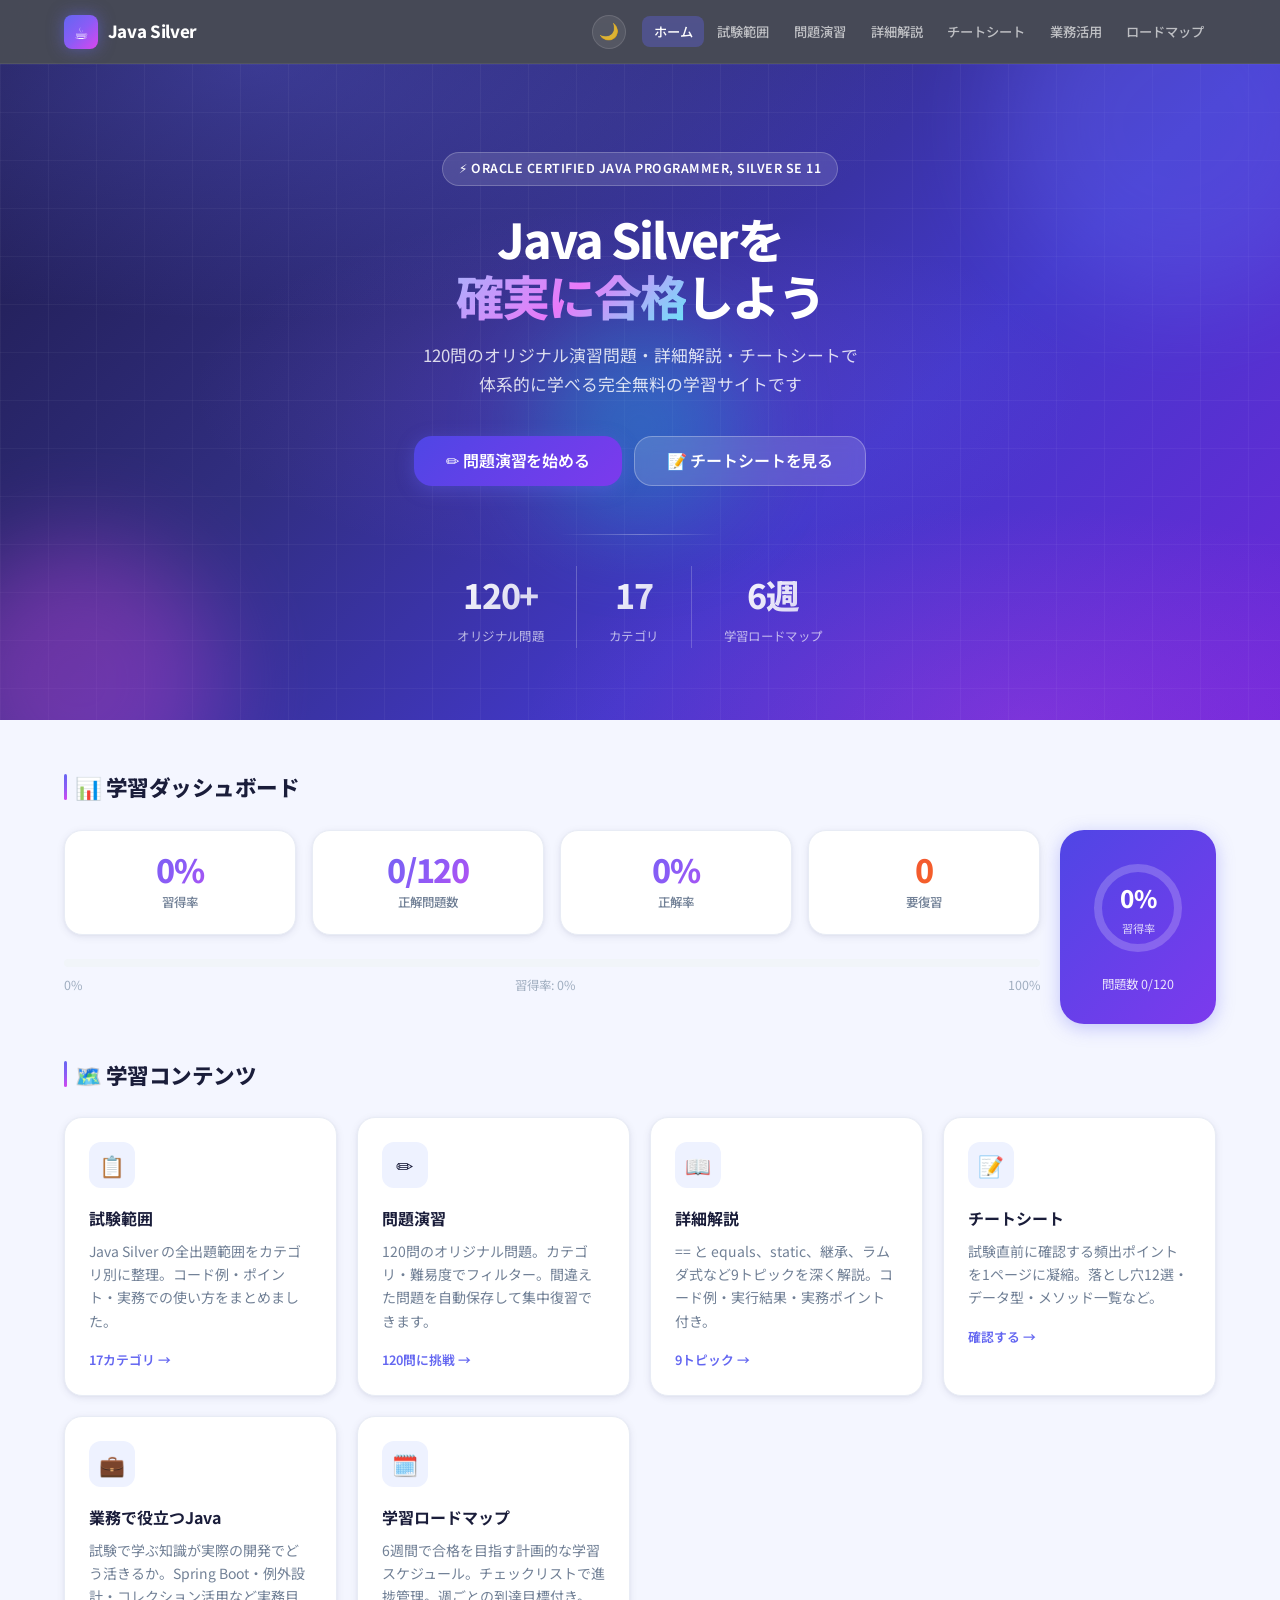
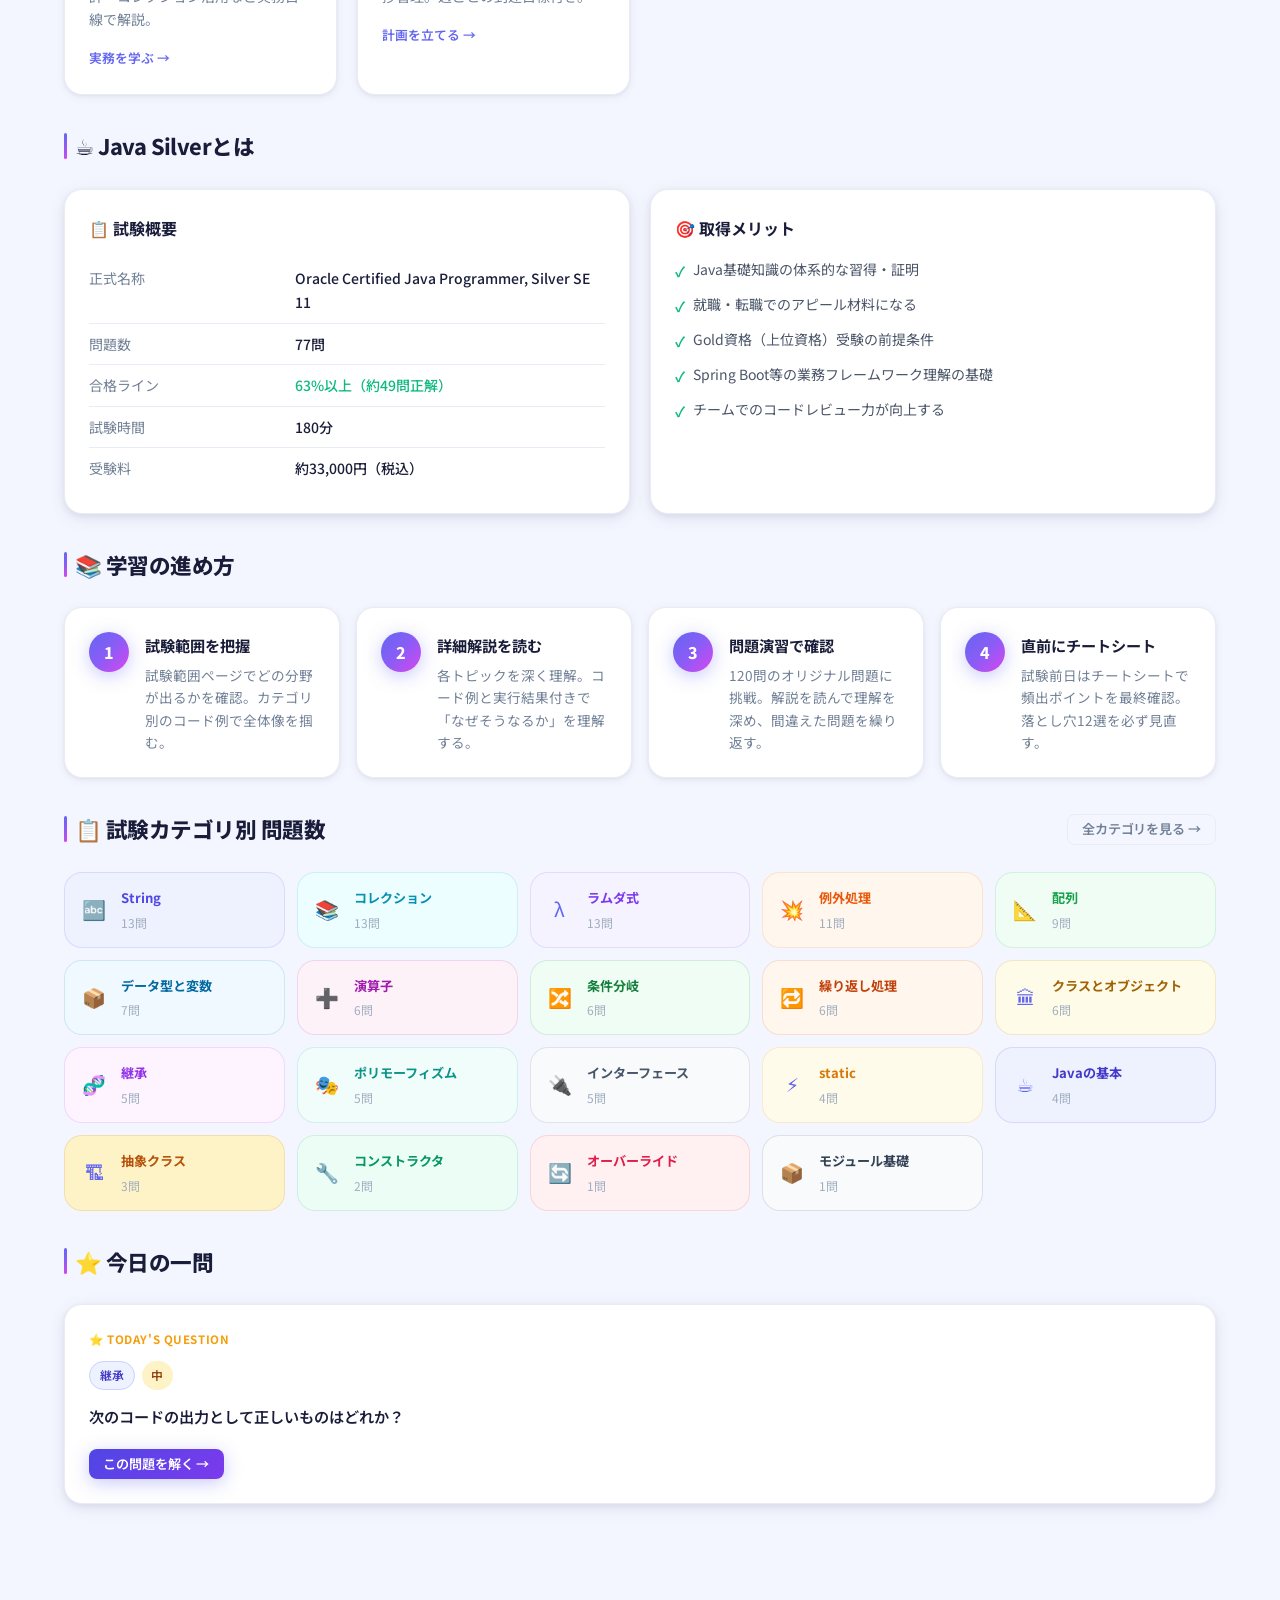
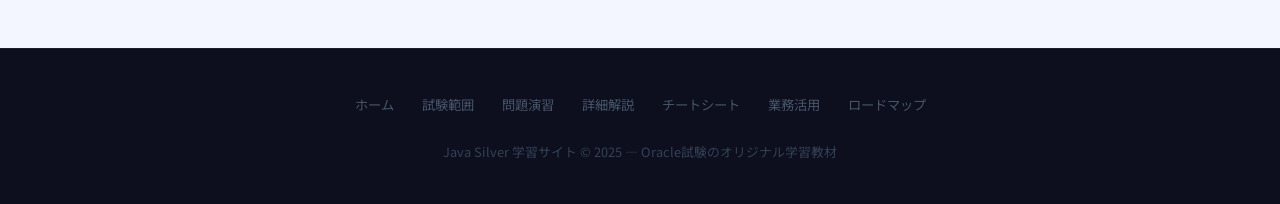
==== commit 82a398a4: "design v3: dark mode, floating hero orbs, glassmorphism polish - New CSS design system (v3): Tokyo N" ====
--- a/index.html
+++ b/index.html
@@ -5,106 +5,19 @@
 <meta name="viewport" content="width=device-width, initial-scale=1.0">
 <title>Java Silver 学習サイト — 合格への道</title>
 <link rel="stylesheet" href="css/style.css">
+<script src="js/theme.js"></script>
 <style>
-/* ===== Index-specific styles ===== */
-.exam-card {
-  background: var(--white);
-  border-radius: var(--radius-lg);
-  padding: 1.25rem;
-  border: 1px solid var(--gray-200);
-  transition: all var(--transition);
-  cursor: pointer;
-  box-shadow: var(--shadow-sm);
+.exam-overview-grid { display:grid; grid-template-columns:1fr 1fr; gap:1.25rem; }
+.exam-row { display:flex; padding:0.5rem 0; border-bottom:1px solid var(--border); font-size:0.875rem; }
+.exam-row:last-child { border-bottom:none; }
+.exam-row-label { color:var(--text-muted); width:40%; flex-shrink:0; }
+.exam-row-val { font-weight:500; color:var(--text); }
+.benefit-list { display:flex; flex-direction:column; gap:0.6rem; }
+.benefit-item { display:flex; align-items:flex-start; gap:0.5rem; font-size:0.875rem; color:var(--text-sub); line-height:1.65; }
+.benefit-check { color:var(--success); font-weight:700; margin-top:0.15rem; flex-shrink:0; }
+@media (max-width:640px) {
+  .exam-overview-grid { grid-template-columns:1fr; }
 }
-.exam-card:hover { box-shadow: var(--shadow-colored); border-color: var(--indigo-300); transform: translateY(-2px); }
-.exam-card-header { display: flex; align-items: center; justify-content: space-between; margin-bottom: 0.5rem; }
-.exam-card-icon {
-  width: 36px; height: 36px;
-  border-radius: var(--radius);
-  display: flex; align-items: center; justify-content: center;
-  font-size: 1.1rem;
-}
-.exam-card-count { font-size: 0.75rem; font-weight: 600; color: var(--gray-400); }
-.exam-card h4 { font-size: 0.9rem; font-weight: 700; color: var(--gray-700); margin-bottom: 0.25rem; }
-.exam-card p  { font-size: 0.8rem; color: var(--gray-500); line-height: 1.5; }
-
-.step-card {
-  background: var(--white);
-  border-radius: var(--radius-lg);
-  padding: 1.5rem;
-  border: 1px solid var(--gray-200);
-  box-shadow: var(--shadow-sm);
-  display: flex;
-  gap: 1rem;
-  align-items: flex-start;
-  transition: all var(--transition);
-}
-.step-card:hover { box-shadow: var(--shadow-md); border-color: var(--indigo-200); }
-.step-num {
-  width: 40px; height: 40px; min-width: 40px;
-  border-radius: 50%;
-  background: var(--gradient-primary);
-  color: var(--white);
-  font-weight: 800;
-  font-size: 1rem;
-  display: flex; align-items: center; justify-content: center;
-  box-shadow: 0 4px 12px rgba(79,70,229,0.3);
-}
-.step-body h3 { font-size: 0.95rem; font-weight: 700; color: var(--gray-800); margin-bottom: 0.3rem; }
-.step-body p  { font-size: 0.85rem; color: var(--gray-500); line-height: 1.6; }
-
-.progress-ring { position: relative; }
-.mini-score-card {
-  background: var(--gradient-primary);
-  border-radius: var(--radius-xl);
-  padding: 1.75rem;
-  color: var(--white);
-  text-align: center;
-  box-shadow: var(--shadow-colored);
-}
-.mini-score-ring {
-  width: 100px; height: 100px;
-  margin: 0 auto 1rem;
-  position: relative;
-}
-.mini-score-ring svg { transform: rotate(-90deg); }
-.mini-ring-bg { fill: none; stroke: rgba(255,255,255,0.2); stroke-width: 8; }
-.mini-ring-fill { fill: none; stroke: rgba(255,255,255,0.9); stroke-width: 8; stroke-linecap: round; }
-.mini-ring-text {
-  position: absolute; inset: 0;
-  display: flex; flex-direction: column;
-  align-items: center; justify-content: center;
-}
-.mini-pct { font-size: 1.5rem; font-weight: 800; }
-.mini-label { font-size: 0.7rem; opacity: 0.75; }
-
-.today-q {
-  background: var(--white);
-  border-radius: var(--radius-lg);
-  padding: 1.5rem;
-  border: 1px solid var(--gray-200);
-  box-shadow: var(--shadow-sm);
-  height: fit-content;
-}
-.today-q-label {
-  display: inline-flex; align-items: center; gap: 0.4rem;
-  font-size: 0.75rem; font-weight: 700; color: var(--warning);
-  text-transform: uppercase; letter-spacing: 0.05em;
-  margin-bottom: 0.75rem;
-}
-.today-q h3 { font-size: 0.95rem; font-weight: 600; color: var(--gray-700); line-height: 1.6; margin-bottom: 1rem; }
-
-.hero-stat {
-  display: flex;
-  gap: 2rem;
-  justify-content: center;
-  margin-top: 2.5rem;
-  flex-wrap: wrap;
-}
-.hero-stat-item { text-align: center; }
-.hero-stat-num { font-size: 2rem; font-weight: 800; letter-spacing: -0.03em; }
-.hero-stat-label { font-size: 0.8rem; opacity: 0.7; margin-top: 0.1rem; }
-.hero-stat-divider { width: 1px; background: rgba(255,255,255,0.2); }
 </style>
 </head>
 <body>
@@ -113,9 +26,12 @@
   <div class="nav-inner">
     <div class="nav-logo">
       <div class="logo-icon">☕</div>
-      <span>Java Silver</span>
-    </div>
-    <button class="nav-toggle" aria-label="メニュー">☰</button>
+      <a href="index.html">Java Silver</a>
+    </div>
+    <div style="display:flex;align-items:center;gap:0.5rem;margin-left:auto">
+      <button class="theme-toggle" aria-label="テーマ切替">🌙</button>
+      <button class="nav-toggle" aria-label="メニュー">☰</button>
+    </div>
     <ul class="nav-links">
       <li><a href="index.html" class="active">ホーム</a></li>
       <li><a href="exam.html">試験範囲</a></li>
@@ -131,17 +47,20 @@
 <!-- Hero -->
 <section class="hero">
   <div class="hero-grid-bg"></div>
+  <div class="hero-orb hero-orb-1"></div>
+  <div class="hero-orb hero-orb-2"></div>
+  <div class="hero-orb hero-orb-3"></div>
   <div class="hero-content">
     <div class="hero-badge">⚡ Oracle Certified Java Programmer, Silver SE 11</div>
-    <h1>Java Silverを<span class="highlight">確実に合格</span>しよう</h1>
-    <p>80問のオリジナル演習問題・詳細解説・チートシートで<br>体系的に学べる完全無料の学習サイトです</p>
+    <h1>Java Silverを<br><span class="highlight">確実に合格</span>しよう</h1>
+    <p>120問のオリジナル演習問題・詳細解説・チートシートで<br>体系的に学べる完全無料の学習サイトです</p>
     <div class="hero-actions">
       <a href="questions.html" class="btn btn-primary btn-lg">✏️ 問題演習を始める</a>
       <a href="cheatsheet.html" class="btn btn-secondary btn-lg">📝 チートシートを見る</a>
     </div>
     <div class="hero-stat">
       <div class="hero-stat-item">
-        <div class="hero-stat-num">80+</div>
+        <div class="hero-stat-num">120+</div>
         <div class="hero-stat-label">オリジナル問題</div>
       </div>
       <div class="hero-stat-divider"></div>
@@ -162,48 +81,48 @@
 
   <!-- 学習進捗ダッシュボード -->
   <section class="mb-4">
-    <h2 class="section-title">📊 学習ダッシュボード</h2>
+    <h2 class="section-title"><span class="title-line"></span>📊 学習ダッシュボード</h2>
     <div id="progress-area"></div>
   </section>
 
-  <!-- コンテンツカード -->
-  <section class="mb-4">
-    <h2 class="section-title">🗺️ 学習コンテンツ</h2>
+  <!-- 学習コンテンツ -->
+  <section class="mb-4">
+    <h2 class="section-title"><span class="title-line"></span>🗺️ 学習コンテンツ</h2>
     <div class="card-grid">
-      <a href="exam.html" class="feature-card" style="text-decoration:none;display:block">
+      <a href="exam.html" class="feature-card">
         <div class="feature-icon">📋</div>
-        <h3>試験範囲</h3>
-        <p style="font-size:0.875rem;color:var(--gray-500);line-height:1.6">Java Silver の全出題範囲をカテゴリ別に整理。コード例・ポイント・実務での使い方をまとめました。</p>
+        <h3 style="font-size:1rem;font-weight:700;margin-bottom:0.5rem;color:var(--text)">試験範囲</h3>
+        <p style="font-size:0.875rem;color:var(--text-muted);line-height:1.65">Java Silver の全出題範囲をカテゴリ別に整理。コード例・ポイント・実務での使い方をまとめました。</p>
         <div style="margin-top:1rem;font-size:0.8rem;color:var(--primary);font-weight:600">17カテゴリ →</div>
       </a>
-      <a href="questions.html" class="feature-card" style="text-decoration:none;display:block">
+      <a href="questions.html" class="feature-card">
         <div class="feature-icon">✏️</div>
-        <h3>問題演習</h3>
-        <p style="font-size:0.875rem;color:var(--gray-500);line-height:1.6">80問のオリジナル問題。カテゴリ・難易度でフィルター。間違えた問題を自動保存して集中復習できます。</p>
-        <div style="margin-top:1rem;font-size:0.8rem;color:var(--primary);font-weight:600">80問に挑戦 →</div>
-      </a>
-      <a href="explanation.html" class="feature-card" style="text-decoration:none;display:block">
+        <h3 style="font-size:1rem;font-weight:700;margin-bottom:0.5rem;color:var(--text)">問題演習</h3>
+        <p style="font-size:0.875rem;color:var(--text-muted);line-height:1.65">120問のオリジナル問題。カテゴリ・難易度でフィルター。間違えた問題を自動保存して集中復習できます。</p>
+        <div style="margin-top:1rem;font-size:0.8rem;color:var(--primary);font-weight:600">120問に挑戦 →</div>
+      </a>
+      <a href="explanation.html" class="feature-card">
         <div class="feature-icon">📖</div>
-        <h3>詳細解説</h3>
-        <p style="font-size:0.875rem;color:var(--gray-500);line-height:1.6">== と equals、static、継承、ラムダ式など9トピックを深く解説。コード例・実行結果・実務ポイント付き。</p>
+        <h3 style="font-size:1rem;font-weight:700;margin-bottom:0.5rem;color:var(--text)">詳細解説</h3>
+        <p style="font-size:0.875rem;color:var(--text-muted);line-height:1.65">== と equals、static、継承、ラムダ式など9トピックを深く解説。コード例・実行結果・実務ポイント付き。</p>
         <div style="margin-top:1rem;font-size:0.8rem;color:var(--primary);font-weight:600">9トピック →</div>
       </a>
-      <a href="cheatsheet.html" class="feature-card" style="text-decoration:none;display:block">
+      <a href="cheatsheet.html" class="feature-card">
         <div class="feature-icon">📝</div>
-        <h3>チートシート</h3>
-        <p style="font-size:0.875rem;color:var(--gray-500);line-height:1.6">試験直前に確認する頻出ポイントを1ページに凝縮。落とし穴12選・データ型・メソッド一覧など。</p>
+        <h3 style="font-size:1rem;font-weight:700;margin-bottom:0.5rem;color:var(--text)">チートシート</h3>
+        <p style="font-size:0.875rem;color:var(--text-muted);line-height:1.65">試験直前に確認する頻出ポイントを1ページに凝縮。落とし穴12選・データ型・メソッド一覧など。</p>
         <div style="margin-top:1rem;font-size:0.8rem;color:var(--primary);font-weight:600">確認する →</div>
       </a>
-      <a href="practical.html" class="feature-card" style="text-decoration:none;display:block">
+      <a href="practical.html" class="feature-card">
         <div class="feature-icon">💼</div>
-        <h3>業務で役立つJava</h3>
-        <p style="font-size:0.875rem;color:var(--gray-500);line-height:1.6">試験で学ぶ知識が実際の開発でどう活きるか。Spring Boot・例外設計・コレクション活用など実務目線で解説。</p>
+        <h3 style="font-size:1rem;font-weight:700;margin-bottom:0.5rem;color:var(--text)">業務で役立つJava</h3>
+        <p style="font-size:0.875rem;color:var(--text-muted);line-height:1.65">試験で学ぶ知識が実際の開発でどう活きるか。Spring Boot・例外設計・コレクション活用など実務目線で解説。</p>
         <div style="margin-top:1rem;font-size:0.8rem;color:var(--primary);font-weight:600">実務を学ぶ →</div>
       </a>
-      <a href="roadmap.html" class="feature-card" style="text-decoration:none;display:block">
+      <a href="roadmap.html" class="feature-card">
         <div class="feature-icon">🗓️</div>
-        <h3>学習ロードマップ</h3>
-        <p style="font-size:0.875rem;color:var(--gray-500);line-height:1.6">6週間で合格を目指す計画的な学習スケジュール。チェックリストで進捗管理。週ごとの到達目標付き。</p>
+        <h3 style="font-size:1rem;font-weight:700;margin-bottom:0.5rem;color:var(--text)">学習ロードマップ</h3>
+        <p style="font-size:0.875rem;color:var(--text-muted);line-height:1.65">6週間で合格を目指す計画的な学習スケジュール。チェックリストで進捗管理。週ごとの到達目標付き。</p>
         <div style="margin-top:1rem;font-size:0.8rem;color:var(--primary);font-weight:600">計画を立てる →</div>
       </a>
     </div>
@@ -211,26 +130,24 @@
 
   <!-- Java Silverとは -->
   <section class="mb-4">
-    <h2 class="section-title">☕ Java Silverとは</h2>
-    <div style="display:grid;grid-template-columns:1fr 1fr;gap:1.25rem">
+    <h2 class="section-title"><span class="title-line"></span>☕ Java Silverとは</h2>
+    <div class="exam-overview-grid">
       <div class="card">
-        <h3 style="margin-bottom:1rem;font-size:1rem;font-weight:700">📋 試験概要</h3>
-        <table style="width:100%;font-size:0.875rem;border-collapse:collapse">
-          <tr style="border-bottom:1px solid var(--gray-100)"><td style="padding:0.5rem 0;color:var(--gray-500);width:40%">正式名称</td><td style="padding:0.5rem 0;font-weight:500">Oracle Certified Java Programmer, Silver SE 11</td></tr>
-          <tr style="border-bottom:1px solid var(--gray-100)"><td style="padding:0.5rem 0;color:var(--gray-500)">問題数</td><td style="padding:0.5rem 0;font-weight:500">77問</td></tr>
-          <tr style="border-bottom:1px solid var(--gray-100)"><td style="padding:0.5rem 0;color:var(--gray-500)">合格ライン</td><td style="padding:0.5rem 0;font-weight:500;color:var(--success)">63%以上（約49問正解）</td></tr>
-          <tr style="border-bottom:1px solid var(--gray-100)"><td style="padding:0.5rem 0;color:var(--gray-500)">試験時間</td><td style="padding:0.5rem 0;font-weight:500">180分</td></tr>
-          <tr><td style="padding:0.5rem 0;color:var(--gray-500)">受験料</td><td style="padding:0.5rem 0;font-weight:500">約33,000円（税込）</td></tr>
-        </table>
+        <h3 style="margin-bottom:1rem;font-size:1rem;font-weight:700;color:var(--text)">📋 試験概要</h3>
+        <div class="exam-row"><span class="exam-row-label">正式名称</span><span class="exam-row-val">Oracle Certified Java Programmer, Silver SE 11</span></div>
+        <div class="exam-row"><span class="exam-row-label">問題数</span><span class="exam-row-val">77問</span></div>
+        <div class="exam-row"><span class="exam-row-label">合格ライン</span><span class="exam-row-val" style="color:var(--success)">63%以上（約49問正解）</span></div>
+        <div class="exam-row"><span class="exam-row-label">試験時間</span><span class="exam-row-val">180分</span></div>
+        <div class="exam-row" style="border-bottom:none"><span class="exam-row-label">受験料</span><span class="exam-row-val">約33,000円（税込）</span></div>
       </div>
       <div class="card">
-        <h3 style="margin-bottom:1rem;font-size:1rem;font-weight:700">🎯 取得メリット</h3>
-        <ul style="display:flex;flex-direction:column;gap:0.6rem">
-          <li style="display:flex;align-items:flex-start;gap:0.5rem;font-size:0.875rem"><span style="color:var(--success);flex-shrink:0;font-weight:700;margin-top:0.1rem">✓</span>Java基礎知識の体系的な習得・証明</li>
-          <li style="display:flex;align-items:flex-start;gap:0.5rem;font-size:0.875rem"><span style="color:var(--success);flex-shrink:0;font-weight:700;margin-top:0.1rem">✓</span>就職・転職でのアピール材料になる</li>
-          <li style="display:flex;align-items:flex-start;gap:0.5rem;font-size:0.875rem"><span style="color:var(--success);flex-shrink:0;font-weight:700;margin-top:0.1rem">✓</span>Gold資格（上位資格）受験の前提条件</li>
-          <li style="display:flex;align-items:flex-start;gap:0.5rem;font-size:0.875rem"><span style="color:var(--success);flex-shrink:0;font-weight:700;margin-top:0.1rem">✓</span>Spring Boot等の業務フレームワーク理解の基礎</li>
-          <li style="display:flex;align-items:flex-start;gap:0.5rem;font-size:0.875rem"><span style="color:var(--success);flex-shrink:0;font-weight:700;margin-top:0.1rem">✓</span>チームでのコードレビュー力が向上する</li>
+        <h3 style="margin-bottom:1rem;font-size:1rem;font-weight:700;color:var(--text)">🎯 取得メリット</h3>
+        <ul class="benefit-list">
+          <li class="benefit-item"><span class="benefit-check">✓</span>Java基礎知識の体系的な習得・証明</li>
+          <li class="benefit-item"><span class="benefit-check">✓</span>就職・転職でのアピール材料になる</li>
+          <li class="benefit-item"><span class="benefit-check">✓</span>Gold資格（上位資格）受験の前提条件</li>
+          <li class="benefit-item"><span class="benefit-check">✓</span>Spring Boot等の業務フレームワーク理解の基礎</li>
+          <li class="benefit-item"><span class="benefit-check">✓</span>チームでのコードレビュー力が向上する</li>
         </ul>
       </div>
     </div>
@@ -238,7 +155,7 @@
 
   <!-- 学習の進め方 -->
   <section class="mb-4">
-    <h2 class="section-title">📚 学習の進め方</h2>
+    <h2 class="section-title"><span class="title-line"></span>📚 学習の進め方</h2>
     <div style="display:grid;grid-template-columns:repeat(auto-fill,minmax(240px,1fr));gap:1rem">
       <div class="step-card">
         <div class="step-num">1</div>
@@ -258,7 +175,7 @@
         <div class="step-num">3</div>
         <div class="step-body">
           <h3>問題演習で確認</h3>
-          <p>80問のオリジナル問題に挑戦。解説を読んで理解を深め、間違えた問題を繰り返す。</p>
+          <p>120問のオリジナル問題に挑戦。解説を読んで理解を深め、間違えた問題を繰り返す。</p>
         </div>
       </div>
       <div class="step-card">
@@ -274,7 +191,7 @@
   <!-- 試験範囲カテゴリ -->
   <section class="mb-4">
     <div style="display:flex;align-items:center;justify-content:space-between;margin-bottom:1.5rem;flex-wrap:wrap;gap:0.5rem">
-      <h2 class="section-title" style="margin-bottom:0">📋 試験カテゴリ別 問題数</h2>
+      <h2 class="section-title" style="margin-bottom:0"><span class="title-line"></span>📋 試験カテゴリ別 問題数</h2>
       <a href="exam.html" class="btn btn-ghost btn-sm">全カテゴリを見る →</a>
     </div>
     <div id="category-grid" style="display:grid;grid-template-columns:repeat(auto-fill,minmax(200px,1fr));gap:0.75rem"></div>
@@ -282,7 +199,7 @@
 
   <!-- 今日の問題 -->
   <section class="mb-4">
-    <h2 class="section-title">⭐ 今日の一問</h2>
+    <h2 class="section-title"><span class="title-line"></span>⭐ 今日の一問</h2>
     <div id="today-question" class="card"></div>
   </section>
 
@@ -307,124 +224,156 @@
 <script src="js/storage.js"></script>
 <script src="js/app.js"></script>
 <script>
-// カテゴリグリッド
+// ===== カテゴリグリッド =====
 const categoryColors = {
-  "String":        {bg:"#eef2ff",icon:"🔤",color:"#4f46e5"},
-  "配列":           {bg:"#f0fdf4",icon:"📐",color:"#16a34a"},
-  "static":        {bg:"#fffbeb",icon:"⚡",color:"#d97706"},
-  "継承":           {bg:"#fdf4ff",icon:"🧬",color:"#9333ea"},
-  "オーバーライド":   {bg:"#fff1f2",icon:"🔄",color:"#e11d48"},
-  "ポリモーフィズム": {bg:"#f0fdfa",icon:"🎭",color:"#0d9488"},
-  "インターフェース": {bg:"#f8fafc",icon:"🔌",color:"#475569"},
-  "抽象クラス":      {bg:"#fef3c7",icon:"🏗",color:"#b45309"},
-  "例外処理":        {bg:"#fff7ed",icon:"💥",color:"#ea580c"},
-  "コレクション":    {bg:"#ecfeff",icon:"📚",color:"#0891b2"},
-  "ラムダ式":        {bg:"#f5f3ff",icon:"λ",color:"#7c3aed"},
-  "データ型と変数":   {bg:"#f0f9ff",icon:"📦",color:"#0369a1"},
-  "演算子":          {bg:"#fdf2f8",icon:"➕",color:"#a21caf"},
-  "条件分岐":        {bg:"#f0fdf4",icon:"🔀",color:"#15803d"},
-  "繰り返し処理":    {bg:"#fff7ed",icon:"🔁",color:"#c2410c"},
-  "クラスとオブジェクト":{bg:"#fefce8",icon:"🏛",color:"#a16207"},
-  "コンストラクタ":   {bg:"#ecfdf5",icon:"🔧",color:"#059669"},
-  "Javaの基本":     {bg:"#eef2ff",icon:"☕",color:"#4338ca"},
-  "モジュール基礎":   {bg:"#f8fafc",icon:"📦",color:"#334155"},
+  "String":         {bg:"#eef2ff", darkBg:"rgba(99,102,241,.12)",  icon:"🔤", color:"#4f46e5"},
+  "配列":            {bg:"#f0fdf4", darkBg:"rgba(22,163,74,.12)",   icon:"📐", color:"#16a34a"},
+  "static":         {bg:"#fffbeb", darkBg:"rgba(217,119,6,.12)",   icon:"⚡", color:"#d97706"},
+  "継承":            {bg:"#fdf4ff", darkBg:"rgba(147,51,234,.12)",  icon:"🧬", color:"#9333ea"},
+  "オーバーライド":   {bg:"#fff1f2", darkBg:"rgba(225,29,72,.12)",   icon:"🔄", color:"#e11d48"},
+  "ポリモーフィズム": {bg:"#f0fdfa", darkBg:"rgba(13,148,136,.12)", icon:"🎭", color:"#0d9488"},
+  "インターフェース": {bg:"#f8fafc", darkBg:"rgba(71,85,105,.12)",  icon:"🔌", color:"#475569"},
+  "抽象クラス":      {bg:"#fef3c7", darkBg:"rgba(180,83,9,.12)",   icon:"🏗", color:"#b45309"},
+  "例外処理":        {bg:"#fff7ed", darkBg:"rgba(234,88,12,.12)",   icon:"💥", color:"#ea580c"},
+  "コレクション":    {bg:"#ecfeff", darkBg:"rgba(8,145,178,.12)",   icon:"📚", color:"#0891b2"},
+  "ラムダ式":        {bg:"#f5f3ff", darkBg:"rgba(124,58,237,.12)",  icon:"λ",  color:"#7c3aed"},
+  "データ型と変数":   {bg:"#f0f9ff", darkBg:"rgba(3,105,161,.12)",  icon:"📦", color:"#0369a1"},
+  "演算子":          {bg:"#fdf2f8", darkBg:"rgba(162,28,175,.12)",  icon:"➕", color:"#a21caf"},
+  "条件分岐":        {bg:"#f0fdf4", darkBg:"rgba(21,128,61,.12)",   icon:"🔀", color:"#15803d"},
+  "繰り返し処理":    {bg:"#fff7ed", darkBg:"rgba(194,65,12,.12)",   icon:"🔁", color:"#c2410c"},
+  "クラスとオブジェクト":{bg:"#fefce8", darkBg:"rgba(161,98,7,.12)",icon:"🏛", color:"#a16207"},
+  "コンストラクタ":   {bg:"#ecfdf5", darkBg:"rgba(5,150,105,.12)",  icon:"🔧", color:"#059669"},
+  "Javaの基本":     {bg:"#eef2ff", darkBg:"rgba(67,56,202,.12)",   icon:"☕", color:"#4338ca"},
+  "モジュール基礎":   {bg:"#f8fafc", darkBg:"rgba(51,65,85,.12)",   icon:"📦", color:"#334155"},
 };
+
+const isDark = () => document.documentElement.getAttribute('data-theme') === 'dark';
 
 const catCount = {};
 QUESTIONS.forEach(q => { catCount[q.category] = (catCount[q.category]||0)+1; });
 
 const grid = document.getElementById("category-grid");
-Object.entries(catCount).sort((a,b)=>b[1]-a[1]).forEach(([cat,count]) => {
-  const info = categoryColors[cat] || {bg:"#f8fafc",icon:"☕",color:"#475569"};
+Object.entries(catCount).sort((a,b)=>b[1]-a[1]).forEach(([cat, count]) => {
+  const info = categoryColors[cat] || {bg:"#f8fafc", darkBg:"rgba(71,85,105,.1)", icon:"☕", color:"#475569"};
   const el = document.createElement("a");
   el.href = "questions.html";
-  el.style.cssText = `text-decoration:none;background:${info.bg};border:1px solid ${info.color}22;border-radius:12px;padding:1rem;display:flex;align-items:center;gap:0.75rem;transition:all 0.2s;`;
+  el.className = "cat-tile";
+
+  function updateStyle() {
+    const bg = isDark() ? info.darkBg : info.bg;
+    el.style.cssText = [
+      `text-decoration:none`,
+      `background:${bg}`,
+      `border:1px solid ${info.color}22`,
+      `border-radius:var(--r-lg)`,
+      `padding:0.875rem`,
+      `display:flex`,
+      `align-items:center`,
+      `gap:0.75rem`,
+      `transition:all 0.2s`,
+    ].join(';');
+  }
+  updateStyle();
+
   el.innerHTML = `
-    <span style="font-size:1.3rem;width:32px;text-align:center">${info.icon}</span>
+    <span style="font-size:1.2rem;width:30px;text-align:center;flex-shrink:0">${info.icon}</span>
     <div>
       <div style="font-size:0.82rem;font-weight:700;color:${info.color}">${cat}</div>
-      <div style="font-size:0.75rem;color:#94a3b8;margin-top:0.1rem">${count}問</div>
+      <div style="font-size:0.75rem;color:var(--text-xmuted);margin-top:0.1rem">${count}問</div>
     </div>
   `;
-  el.addEventListener("mouseover", () => { el.style.boxShadow="0 4px 12px "+info.color+"33"; el.style.transform="translateY(-2px)"; });
-  el.addEventListener("mouseout",  () => { el.style.boxShadow="none"; el.style.transform=""; });
+  el.addEventListener("mouseover", () => {
+    el.style.boxShadow = `0 4px 16px ${info.color}33`;
+    el.style.transform = "translateY(-3px)";
+  });
+  el.addEventListener("mouseout", () => {
+    el.style.boxShadow = "none";
+    el.style.transform = "";
+  });
+
+  // re-apply bg on theme toggle
+  const obs = new MutationObserver(updateStyle);
+  obs.observe(document.documentElement, { attributes: true, attributeFilter: ['data-theme'] });
+
   grid.appendChild(el);
 });
 
-// 今日の一問
+// ===== 今日の一問 =====
 const today = new Date();
-const seed  = today.getFullYear()*10000+(today.getMonth()+1)*100+today.getDate();
+const seed  = today.getFullYear()*10000 + (today.getMonth()+1)*100 + today.getDate();
 const q = QUESTIONS[seed % QUESTIONS.length];
-const diffMap = {easy:"易",medium:"中",hard:"難"};
-const diffCls = {easy:"badge-easy",medium:"badge-medium",hard:"badge-hard"};
+const diffMap = { easy:"易", medium:"中", hard:"難" };
+const diffCls = { easy:"badge-easy", medium:"badge-medium", hard:"badge-hard" };
 document.getElementById("today-question").innerHTML = `
   <div style="display:flex;align-items:center;gap:0.5rem;margin-bottom:0.75rem">
     <span style="font-size:0.72rem;font-weight:700;color:var(--warning);text-transform:uppercase;letter-spacing:0.05em">⭐ TODAY'S QUESTION</span>
   </div>
-  <div style="display:flex;gap:0.5rem;margin-bottom:0.875rem">
+  <div style="display:flex;gap:0.45rem;margin-bottom:0.875rem">
     <span class="badge badge-category">${q.category}</span>
     <span class="badge ${diffCls[q.difficulty]}">${diffMap[q.difficulty]}</span>
   </div>
-  <p style="font-size:0.95rem;font-weight:600;color:var(--gray-800);line-height:1.65;margin-bottom:1.25rem">${q.question}</p>
+  <p style="font-size:0.95rem;font-weight:600;color:var(--text);line-height:1.65;margin-bottom:1.25rem">${q.question}</p>
   <a href="questions.html" class="btn btn-primary btn-sm">この問題を解く →</a>
 `;
 
-// Progress Dashboard
-const ProgressApp = { renderSummary() {
-  const area = document.getElementById("progress-area");
-  if (!area) return;
-  const p = Storage.getProgress();
-  const s = Storage.getStats();
-  const wrongCount = Storage.getWrongIds().length;
-  const circumference = 2 * Math.PI * 40;
-  const offset = circumference - (p.rate / 100) * circumference;
-
-  area.innerHTML = `
-    <div style="display:grid;grid-template-columns:1fr auto;gap:1.25rem;align-items:start">
-      <div>
-        <div class="stats-grid" style="grid-template-columns:repeat(4,1fr)">
-          <div class="stat-card">
-            <span class="stat-num">${p.rate}%</span>
-            <span class="stat-label">習得率</span>
+// ===== 学習ダッシュボード =====
+const ProgressApp = {
+  renderSummary() {
+    const area = document.getElementById("progress-area");
+    if (!area) return;
+    const p = Storage.getProgress();
+    const s = Storage.getStats();
+    const wrongCount = Storage.getWrongIds().length;
+    const circumference = 2 * Math.PI * 40;
+    const offset = circumference - (p.rate / 100) * circumference;
+
+    area.innerHTML = `
+      <div style="display:grid;grid-template-columns:1fr auto;gap:1.25rem;align-items:start">
+        <div>
+          <div class="stats-grid" style="grid-template-columns:repeat(4,1fr)">
+            <div class="stat-card">
+              <span class="stat-num">${p.rate}%</span>
+              <span class="stat-label">習得率</span>
+            </div>
+            <div class="stat-card">
+              <span class="stat-num">${p.correct}/${p.total}</span>
+              <span class="stat-label">正解問題数</span>
+            </div>
+            <div class="stat-card">
+              <span class="stat-num">${s.accuracy}%</span>
+              <span class="stat-label">正解率</span>
+            </div>
+            <div class="stat-card">
+              <span class="stat-num" style="background:linear-gradient(135deg,#ef4444,#f97316);-webkit-background-clip:text;-webkit-text-fill-color:transparent;background-clip:text">${wrongCount}</span>
+              <span class="stat-label">要復習</span>
+            </div>
           </div>
-          <div class="stat-card">
-            <span class="stat-num">${p.correct}/${p.total}</span>
-            <span class="stat-label">正解問題数</span>
+          <div class="progress-bar-wrap">
+            <div class="progress-bar" style="width:${p.rate}%"></div>
           </div>
-          <div class="stat-card">
-            <span class="stat-num">${s.accuracy}%</span>
-            <span class="stat-label">正解率</span>
+          <div style="display:flex;justify-content:space-between;font-size:0.78rem;color:var(--text-xmuted);margin-top:-1rem">
+            <span>0%</span><span>習得率: ${p.rate}%</span><span>100%</span>
           </div>
-          <div class="stat-card">
-            <span class="stat-num" style="background:linear-gradient(135deg,#ef4444,#f97316);-webkit-background-clip:text;-webkit-text-fill-color:transparent;background-clip:text">${wrongCount}</span>
-            <span class="stat-label">要復習</span>
+        </div>
+        <div class="mini-score-card" style="min-width:130px">
+          <div class="mini-score-ring">
+            <svg viewBox="0 0 100 100" width="100" height="100">
+              <circle class="mini-ring-bg" cx="50" cy="50" r="40"/>
+              <circle class="mini-ring-fill" cx="50" cy="50" r="40"
+                stroke-dasharray="${circumference}"
+                stroke-dashoffset="${offset}"/>
+            </svg>
+            <div class="mini-ring-text">
+              <div class="mini-pct">${p.rate}%</div>
+              <div class="mini-label">習得率</div>
+            </div>
           </div>
-        </div>
-        <div class="progress-bar-wrap">
-          <div class="progress-bar" style="width:${p.rate}%"></div>
-        </div>
-        <div style="display:flex;justify-content:space-between;font-size:0.78rem;color:var(--gray-400);margin-top:-1rem">
-          <span>0%</span><span>習得率: ${p.rate}%</span><span>100%</span>
-        </div>
-      </div>
-      <div class="mini-score-card" style="min-width:130px">
-        <div class="mini-score-ring">
-          <svg viewBox="0 0 100 100" width="100" height="100">
-            <circle class="mini-ring-bg" cx="50" cy="50" r="40"/>
-            <circle class="mini-ring-fill" cx="50" cy="50" r="40"
-              stroke-dasharray="${circumference}"
-              stroke-dashoffset="${offset}"/>
-          </svg>
-          <div class="mini-ring-text">
-            <div class="mini-pct">${p.rate}%</div>
-            <div class="mini-label">習得率</div>
-          </div>
-        </div>
-        <div style="font-size:0.78rem;opacity:0.85">問題数 ${p.tried}/${p.total}</div>
-      </div>
-    </div>
-  `;
-}};
+          <div style="font-size:0.78rem;opacity:0.85">問題数 ${p.tried}/${p.total}</div>
+        </div>
+      </div>
+    `;
+  }
+};
 ProgressApp.renderSummary();
 </script>
 </body>
--- a/css/style.css
+++ b/css/style.css
@@ -1,245 +1,338 @@
 /* ============================================
-   Java Silver 学習サイト - Modern Design CSS
+   Java Silver 学習サイト — Design System v3
    ============================================ */
 
-@import url('https://fonts.googleapis.com/css2?family=Noto+Sans+JP:wght@400;500;600;700;800&family=JetBrains+Mono:wght@400;500&display=swap');
-
-/* ===== CSS Variables ===== */
+@import url('https://fonts.googleapis.com/css2?family=Noto+Sans+JP:wght@400;500;600;700;800&family=JetBrains+Mono:ital,wght@0,400;0,500;1,400&display=swap');
+
+/* ===== Design Tokens ===== */
 :root {
-  /* Brand Colors */
-  --indigo-50:  #eef2ff;
-  --indigo-100: #e0e7ff;
-  --indigo-200: #c7d2fe;
-  --indigo-500: #6366f1;
-  --indigo-600: #4f46e5;
-  --indigo-700: #4338ca;
-  --indigo-800: #3730a3;
-  --indigo-900: #312e81;
-
-  --violet-500: #8b5cf6;
-  --violet-600: #7c3aed;
-
-  --cyan-400:   #22d3ee;
-  --cyan-500:   #06b6d4;
-
-  /* Semantic Colors */
-  --primary:       var(--indigo-600);
-  --primary-dark:  var(--indigo-800);
-  --primary-light: var(--indigo-50);
-  --secondary:     var(--violet-600);
-  --accent:        var(--cyan-500);
-
-  --success:       #10b981;
-  --success-light: #d1fae5;
-  --warning:       #f59e0b;
-  --warning-light: #fef3c7;
-  --error:         #ef4444;
-  --error-light:   #fee2e2;
-  --info:          var(--indigo-500);
-  --info-light:    var(--indigo-50);
-
-  /* Neutrals */
-  --gray-50:  #f8fafc;
-  --gray-100: #f1f5f9;
-  --gray-200: #e2e8f0;
-  --gray-300: #cbd5e1;
-  --gray-400: #94a3b8;
-  --gray-500: #64748b;
-  --gray-700: #334155;
-  --gray-800: #1e293b;
-  --gray-900: #0f172a;
-  --white:    #ffffff;
+  /* Palette */
+  --c-indigo-50:  #eef2ff;
+  --c-indigo-100: #e0e7ff;
+  --c-indigo-200: #c7d2fe;
+  --c-indigo-300: #a5b4fc;
+  --c-indigo-400: #818cf8;
+  --c-indigo-500: #6366f1;
+  --c-indigo-600: #4f46e5;
+  --c-indigo-700: #4338ca;
+  --c-indigo-800: #3730a3;
+  --c-indigo-900: #312e81;
+  --c-violet-400: #a78bfa;
+  --c-violet-500: #8b5cf6;
+  --c-violet-600: #7c3aed;
+  --c-fuchsia-500:#d946ef;
+  --c-cyan-400:   #22d3ee;
+  --c-cyan-500:   #06b6d4;
+  --c-emerald-400:#34d399;
+  --c-emerald-500:#10b981;
+  --c-amber-400:  #fbbf24;
+  --c-amber-500:  #f59e0b;
+  --c-red-400:    #f87171;
+  --c-red-500:    #ef4444;
+
+  /* Semantic — light mode */
+  --primary:        var(--c-indigo-500);
+  --primary-dark:   var(--c-indigo-700);
+  --primary-light:  var(--c-indigo-50);
+  --secondary:      var(--c-violet-600);
+  --accent:         var(--c-cyan-500);
+  --success:        var(--c-emerald-500);
+  --success-bg:     #d1fae5;
+  --warning:        var(--c-amber-500);
+  --warning-bg:     #fef3c7;
+  --error:          var(--c-red-500);
+  --error-bg:       #fee2e2;
+
+  /* Surface */
+  --bg:             #f4f6ff;
+  --surface:        #ffffff;
+  --surface-2:      #f8faff;
+  --surface-3:      #f1f5f9;
+  --border:         #e8ecf5;
+  --border-focus:   var(--c-indigo-300);
+
+  /* Text */
+  --text:           #1a1d3a;
+  --text-sub:       #4a5568;
+  --text-muted:     #718096;
+  --text-xmuted:    #a0aec0;
+  --text-inv:       #ffffff;
 
   /* Gradients */
-  --gradient-primary:  linear-gradient(135deg, var(--indigo-600) 0%, var(--violet-600) 100%);
-  --gradient-hero:     linear-gradient(135deg, #312e81 0%, #4338ca 40%, #7c3aed 100%);
-  --gradient-card:     linear-gradient(135deg, rgba(99,102,241,0.08) 0%, rgba(139,92,246,0.08) 100%);
-  --gradient-success:  linear-gradient(135deg, #059669, #10b981);
-  --gradient-error:    linear-gradient(135deg, #dc2626, #ef4444);
+  --grad-brand:   linear-gradient(135deg, #6366f1 0%, #8b5cf6 50%, #d946ef 100%);
+  --grad-hero:    linear-gradient(135deg, #1e1b4b 0%, #312e81 35%, #4338ca 65%, #6d28d9 100%);
+  --grad-indigo:  linear-gradient(135deg, #4f46e5 0%, #7c3aed 100%);
+  --grad-success: linear-gradient(135deg, #059669 0%, #10b981 100%);
+  --grad-error:   linear-gradient(135deg, #dc2626 0%, #ef4444 100%);
+  --grad-warm:    linear-gradient(135deg, #f59e0b 0%, #ef4444 100%);
 
   /* Shadows */
-  --shadow-xs: 0 1px 2px rgba(0,0,0,0.06);
-  --shadow-sm: 0 1px 3px rgba(0,0,0,0.08), 0 1px 2px rgba(0,0,0,0.04);
-  --shadow:    0 4px 6px -1px rgba(0,0,0,0.08), 0 2px 4px -2px rgba(0,0,0,0.04);
-  --shadow-md: 0 8px 16px -4px rgba(0,0,0,0.1), 0 4px 6px -4px rgba(0,0,0,0.04);
-  --shadow-lg: 0 16px 32px -8px rgba(0,0,0,0.12), 0 8px 12px -6px rgba(0,0,0,0.06);
-  --shadow-xl: 0 24px 48px -12px rgba(0,0,0,0.18);
-  --shadow-colored: 0 8px 24px rgba(79,70,229,0.25);
-
-  /* Border Radius */
-  --radius-sm: 6px;
-  --radius:    10px;
-  --radius-lg: 16px;
-  --radius-xl: 24px;
-  --radius-2xl:32px;
-  --radius-full: 9999px;
-
-  /* Transitions */
-  --transition: 0.2s cubic-bezier(0.4, 0, 0.2, 1);
-  --transition-slow: 0.4s cubic-bezier(0.4, 0, 0.2, 1);
-
-  /* Layout */
-  --nav-height: 64px;
-  --container-max: 1200px;
-}
-
-/* ===== Reset & Base ===== */
+  --sh-xs:   0 1px 3px rgba(30,27,74,.06);
+  --sh-sm:   0 2px 8px rgba(30,27,74,.08), 0 1px 3px rgba(30,27,74,.04);
+  --sh:      0 4px 16px rgba(30,27,74,.10), 0 2px 6px rgba(30,27,74,.05);
+  --sh-md:   0 8px 28px rgba(30,27,74,.13), 0 4px 10px rgba(30,27,74,.06);
+  --sh-lg:   0 20px 48px rgba(30,27,74,.15), 0 8px 20px rgba(30,27,74,.08);
+  --sh-xl:   0 32px 64px rgba(30,27,74,.20);
+  --sh-glow: 0 0 0 3px rgba(99,102,241,.2), 0 8px 28px rgba(99,102,241,.25);
+  --sh-glow-sm: 0 4px 18px rgba(99,102,241,.35);
+
+  /* Radius */
+  --r-xs:  4px;
+  --r-sm:  8px;
+  --r:     12px;
+  --r-lg:  18px;
+  --r-xl:  24px;
+  --r-2xl: 32px;
+  --r-full:9999px;
+
+  /* Spacing */
+  --nav-h: 64px;
+  --max-w: 1200px;
+
+  /* Motion */
+  --ease:       cubic-bezier(0.4, 0, 0.2, 1);
+  --ease-out:   cubic-bezier(0, 0, 0.2, 1);
+  --ease-spring:cubic-bezier(0.34, 1.56, 0.64, 1);
+  --t-fast: 0.15s;
+  --t:      0.22s;
+  --t-slow: 0.40s;
+}
+
+/* ===== Dark Mode ===== */
+[data-theme="dark"] {
+  --bg:          #0d0f1e;
+  --surface:     #151827;
+  --surface-2:   #1c1f33;
+  --surface-3:   #242840;
+  --border:      rgba(255,255,255,0.08);
+  --border-focus:var(--c-indigo-400);
+  --text:        #e2e8f0;
+  --text-sub:    #94a3b8;
+  --text-muted:  #64748b;
+  --text-xmuted: #475569;
+  --primary:     var(--c-indigo-400);
+  --primary-light: rgba(99,102,241,0.12);
+  --sh:      0 4px 16px rgba(0,0,0,.35), 0 2px 6px rgba(0,0,0,.25);
+  --sh-md:   0 8px 28px rgba(0,0,0,.45), 0 4px 10px rgba(0,0,0,.3);
+  --sh-lg:   0 20px 48px rgba(0,0,0,.55), 0 8px 20px rgba(0,0,0,.35);
+  --sh-glow: 0 0 0 3px rgba(129,140,248,.2), 0 8px 28px rgba(129,140,248,.2);
+  --sh-glow-sm: 0 4px 18px rgba(129,140,248,.3);
+  --success-bg:  rgba(16,185,129,.12);
+  --error-bg:    rgba(239,68,68,.12);
+  --warning-bg:  rgba(245,158,11,.12);
+}
+
+/* ===== Reset ===== */
 *, *::before, *::after { box-sizing: border-box; margin: 0; padding: 0; }
-
 html { scroll-behavior: smooth; }
-
 body {
-  font-family: 'Noto Sans JP', 'Segoe UI', system-ui, -apple-system, sans-serif;
-  background: var(--gray-100);
-  color: var(--gray-800);
+  font-family: 'Noto Sans JP', 'Segoe UI', system-ui, sans-serif;
+  background: var(--bg);
+  color: var(--text);
   line-height: 1.75;
   font-size: 15px;
   -webkit-font-smoothing: antialiased;
-}
-
-a { color: var(--primary); text-decoration: none; transition: color var(--transition); }
-a:hover { color: var(--secondary); }
-
+  transition: background var(--t-slow) var(--ease), color var(--t-slow) var(--ease);
+}
+a { color: var(--primary); text-decoration: none; }
+a:hover { opacity: 0.85; }
 img { max-width: 100%; }
 ul, ol { list-style: none; }
+code {
+  font-family: 'JetBrains Mono', monospace;
+  background: var(--surface-2);
+  padding: 0.15em 0.45em;
+  border-radius: var(--r-xs);
+  font-size: 0.85em;
+  color: var(--c-indigo-500);
+  border: 1px solid var(--border);
+}
+[data-theme="dark"] code { color: var(--c-indigo-400); }
 
 /* ===== Navigation ===== */
 .navbar {
-  background: rgba(15, 23, 42, 0.85);
-  backdrop-filter: blur(20px) saturate(180%);
-  -webkit-backdrop-filter: blur(20px) saturate(180%);
-  border-bottom: 1px solid rgba(255,255,255,0.08);
+  background: rgba(13,15,30,.75);
+  backdrop-filter: blur(24px) saturate(180%);
+  -webkit-backdrop-filter: blur(24px) saturate(180%);
+  border-bottom: 1px solid rgba(255,255,255,0.07);
   position: sticky;
   top: 0;
   z-index: 1000;
-  height: var(--nav-height);
-}
+  height: var(--nav-h);
+  transition: background var(--t-slow) var(--ease);
+}
+[data-theme="dark"] .navbar { background: rgba(13,15,30,.90); }
 
 .nav-inner {
-  max-width: var(--container-max);
+  max-width: var(--max-w);
   margin: 0 auto;
   display: flex;
   align-items: center;
   justify-content: space-between;
-  padding: 0 1.25rem;
+  padding: 0 1.5rem;
   height: 100%;
+  gap: 1rem;
 }
 
 .nav-logo {
-  font-size: 1.1rem;
+  font-size: 1.05rem;
   font-weight: 800;
-  color: var(--white);
+  color: #fff;
   display: flex;
   align-items: center;
-  gap: 0.5rem;
+  gap: 0.6rem;
+  flex-shrink: 0;
   letter-spacing: -0.02em;
 }
-.nav-logo .logo-icon {
-  width: 32px;
-  height: 32px;
-  background: var(--gradient-primary);
-  border-radius: var(--radius-sm);
-  display: flex;
-  align-items: center;
-  justify-content: center;
+.nav-logo a { color: #fff; }
+.logo-icon {
+  width: 34px; height: 34px;
+  background: var(--grad-brand);
+  border-radius: var(--r-sm);
+  display: flex; align-items: center; justify-content: center;
   font-size: 1rem;
-  box-shadow: 0 0 12px rgba(99,102,241,0.4);
-}
-.nav-logo a { color: var(--white); }
+  box-shadow: 0 0 16px rgba(99,102,241,.5);
+  flex-shrink: 0;
+}
 
 .nav-links {
   display: flex;
   align-items: center;
-  gap: 0.125rem;
+  gap: 0.1rem;
 }
 .nav-links a {
-  color: rgba(255,255,255,0.7);
-  padding: 0.4rem 0.7rem;
-  border-radius: var(--radius-sm);
-  font-size: 0.85rem;
+  color: rgba(255,255,255,.65);
+  padding: 0.38rem 0.72rem;
+  border-radius: var(--r-sm);
+  font-size: 0.83rem;
   font-weight: 500;
-  transition: all var(--transition);
+  transition: all var(--t) var(--ease);
   white-space: nowrap;
 }
-.nav-links a:hover { color: var(--white); background: rgba(255,255,255,0.1); }
-.nav-links a.active {
-  color: var(--white);
-  background: rgba(99,102,241,0.35);
-}
+.nav-links a:hover { color: #fff; background: rgba(255,255,255,.1); opacity: 1; }
+.nav-links a.active { color: #fff; background: rgba(99,102,241,.35); }
+
+/* Dark mode toggle */
+.theme-toggle {
+  background: rgba(255,255,255,.08);
+  border: 1px solid rgba(255,255,255,.12);
+  border-radius: var(--r-full);
+  color: rgba(255,255,255,.8);
+  cursor: pointer;
+  font-size: 1rem;
+  width: 34px; height: 34px;
+  display: flex; align-items: center; justify-content: center;
+  transition: all var(--t) var(--ease);
+  flex-shrink: 0;
+}
+.theme-toggle:hover { background: rgba(255,255,255,.18); color: #fff; }
 
 .nav-toggle {
   display: none;
-  background: rgba(255,255,255,0.1);
-  border: 1px solid rgba(255,255,255,0.15);
-  border-radius: var(--radius-sm);
-  color: var(--white);
-  font-size: 1.25rem;
+  background: rgba(255,255,255,.08);
+  border: 1px solid rgba(255,255,255,.12);
+  border-radius: var(--r-sm);
+  color: #fff;
+  font-size: 1.2rem;
   cursor: pointer;
-  padding: 0.4rem 0.6rem;
-  transition: background var(--transition);
-}
-.nav-toggle:hover { background: rgba(255,255,255,0.2); }
+  padding: 0.38rem 0.6rem;
+  transition: background var(--t) var(--ease);
+  line-height: 1;
+}
+.nav-toggle:hover { background: rgba(255,255,255,.18); }
 
 /* ===== Hero ===== */
 .hero {
-  background: var(--gradient-hero);
   position: relative;
   overflow: hidden;
-  padding: 5rem 1.25rem 4rem;
+  background: var(--grad-hero);
+  padding: 5.5rem 1.5rem 4.5rem;
   text-align: center;
-  color: var(--white);
-}
+  color: #fff;
+}
+
+/* Mesh gradient overlay */
 .hero::before {
   content: '';
   position: absolute;
   inset: 0;
   background:
-    radial-gradient(ellipse 80% 60% at 50% 0%, rgba(139,92,246,0.3) 0%, transparent 70%),
-    radial-gradient(ellipse 50% 40% at 80% 100%, rgba(6,182,212,0.2) 0%, transparent 70%);
-}
+    radial-gradient(ellipse 80% 60% at 20% 0%,   rgba(99,102,241,.35) 0%, transparent 65%),
+    radial-gradient(ellipse 60% 50% at 80% 100%,  rgba(217,70,239,.25) 0%, transparent 65%),
+    radial-gradient(ellipse 50% 40% at 50% 50%,   rgba(139,92,246,.2)  0%, transparent 70%);
+  pointer-events: none;
+}
+
+/* Floating orbs */
+.hero-orb {
+  position: absolute;
+  border-radius: 50%;
+  filter: blur(48px);
+  opacity: 0.35;
+  pointer-events: none;
+  animation: float-orb var(--dur, 8s) ease-in-out infinite;
+  animation-delay: var(--delay, 0s);
+}
+.hero-orb-1 { width:360px;height:360px; background:#6366f1; top:-120px; right:-80px; --dur:9s; --delay:0s; }
+.hero-orb-2 { width:280px;height:280px; background:#d946ef; bottom:-100px; left:-60px; --dur:11s; --delay:-3s; }
+.hero-orb-3 { width:200px;height:200px; background:#06b6d4; top:40%; left:50%; margin-left:-100px; --dur:13s; --delay:-6s; }
+
+@keyframes float-orb {
+  0%, 100% { transform: translate(0, 0) scale(1); }
+  33%       { transform: translate(20px, -25px) scale(1.05); }
+  66%       { transform: translate(-15px, 15px) scale(0.96); }
+}
+
+/* Grid pattern */
 .hero-grid-bg {
   position: absolute;
   inset: 0;
   background-image:
-    linear-gradient(rgba(255,255,255,0.03) 1px, transparent 1px),
-    linear-gradient(90deg, rgba(255,255,255,0.03) 1px, transparent 1px);
-  background-size: 40px 40px;
-}
-.hero-content { position: relative; max-width: 700px; margin: 0 auto; }
+    linear-gradient(rgba(255,255,255,.04) 1px, transparent 1px),
+    linear-gradient(90deg, rgba(255,255,255,.04) 1px, transparent 1px);
+  background-size: 48px 48px;
+  pointer-events: none;
+}
+
+.hero-content { position: relative; z-index: 1; max-width: 720px; margin: 0 auto; }
 
 .hero-badge {
   display: inline-flex;
   align-items: center;
   gap: 0.4rem;
-  background: rgba(255,255,255,0.12);
-  border: 1px solid rgba(255,255,255,0.2);
-  border-radius: var(--radius-full);
-  padding: 0.3rem 1rem;
-  font-size: 0.8rem;
+  background: rgba(255,255,255,.12);
+  border: 1px solid rgba(255,255,255,.22);
+  border-radius: var(--r-full);
+  padding: 0.32rem 1rem;
+  font-size: 0.78rem;
   font-weight: 600;
   margin-bottom: 1.5rem;
   backdrop-filter: blur(8px);
-  letter-spacing: 0.02em;
-}
+  letter-spacing: 0.04em;
+  text-transform: uppercase;
+}
+
 .hero h1 {
-  font-size: clamp(1.8rem, 5vw, 2.8rem);
+  font-size: clamp(1.9rem, 5.5vw, 3rem);
   font-weight: 800;
-  line-height: 1.2;
-  margin-bottom: 1rem;
-  letter-spacing: -0.03em;
+  line-height: 1.18;
+  margin-bottom: 1.1rem;
+  letter-spacing: -0.04em;
 }
 .hero h1 .highlight {
-  background: linear-gradient(135deg, #a5b4fc 0%, #c4b5fd 50%, #67e8f9 100%);
+  background: linear-gradient(135deg, #a5b4fc 0%, #e879f9 50%, #67e8f9 100%);
   -webkit-background-clip: text;
   -webkit-text-fill-color: transparent;
   background-clip: text;
 }
+
 .hero p {
   font-size: 1.05rem;
-  opacity: 0.85;
-  margin-bottom: 2rem;
-  line-height: 1.7;
-}
+  line-height: 1.75;
+  opacity: 0.82;
+  margin-bottom: 2.25rem;
+}
+
 .hero-actions {
   display: flex;
   gap: 0.75rem;
@@ -247,224 +340,289 @@
   flex-wrap: wrap;
 }
 
+.hero-stat {
+  display: flex;
+  gap: 2rem;
+  justify-content: center;
+  margin-top: 3rem;
+  flex-wrap: wrap;
+  position: relative;
+  padding-top: 2rem;
+}
+.hero-stat::before {
+  content: '';
+  position: absolute;
+  top: 0; left: 50%; transform: translateX(-50%);
+  width: 160px; height: 1px;
+  background: linear-gradient(90deg, transparent, rgba(255,255,255,.3), transparent);
+}
+.hero-stat-item { text-align: center; }
+.hero-stat-num {
+  font-size: 2.1rem; font-weight: 800; letter-spacing: -0.04em;
+  background: linear-gradient(135deg, #fff 0%, rgba(255,255,255,.75) 100%);
+  -webkit-background-clip: text; -webkit-text-fill-color: transparent; background-clip: text;
+}
+.hero-stat-label { font-size: 0.78rem; opacity: 0.65; margin-top: 0.1rem; letter-spacing: 0.03em; }
+.hero-stat-divider { width: 1px; background: rgba(255,255,255,.2); align-self: stretch; }
+
 /* ===== Container ===== */
-.container {
-  max-width: var(--container-max);
-  margin: 0 auto;
-  padding: 2.5rem 1.25rem;
-}
+.container { max-width: var(--max-w); margin: 0 auto; padding: 3rem 1.5rem; }
 
 .section-title {
-  font-size: 1.4rem;
+  font-size: 1.35rem;
   font-weight: 800;
   margin-bottom: 1.5rem;
-  color: var(--gray-800);
+  color: var(--text);
   display: flex;
   align-items: center;
   gap: 0.5rem;
-  letter-spacing: -0.02em;
+  letter-spacing: -0.025em;
+}
+.section-title .title-line {
+  display: inline-block;
+  width: 3px; height: 1.2em;
+  background: var(--grad-brand);
+  border-radius: 2px;
 }
 
 /* ===== Cards ===== */
 .card {
-  background: var(--white);
-  border-radius: var(--radius-lg);
-  box-shadow: var(--shadow);
+  background: var(--surface);
+  border-radius: var(--r-lg);
+  box-shadow: var(--sh);
   padding: 1.5rem;
-  border: 1px solid rgba(0,0,0,0.04);
-  transition: box-shadow var(--transition), transform var(--transition);
-}
-.card:hover { box-shadow: var(--shadow-md); transform: translateY(-2px); }
+  border: 1px solid var(--border);
+  transition: box-shadow var(--t) var(--ease), transform var(--t) var(--ease), border-color var(--t) var(--ease);
+}
+.card:hover { box-shadow: var(--sh-md); transform: translateY(-2px); }
 
 .card-grid {
   display: grid;
-  grid-template-columns: repeat(auto-fill, minmax(270px, 1fr));
+  grid-template-columns: repeat(auto-fill, minmax(268px, 1fr));
   gap: 1.25rem;
 }
 
-.card h3 {
-  color: var(--gray-800);
-  font-size: 1rem;
-  font-weight: 700;
-  margin-bottom: 0.5rem;
-  display: flex;
-  align-items: center;
-  gap: 0.4rem;
-}
-
-/* Glass Card */
-.glass-card {
-  background: rgba(255,255,255,0.7);
-  backdrop-filter: blur(16px);
-  -webkit-backdrop-filter: blur(16px);
-  border: 1px solid rgba(255,255,255,0.5);
-  border-radius: var(--radius-lg);
-  box-shadow: var(--shadow-md);
+/* Feature Card — accent border reveal on hover */
+.feature-card {
+  background: var(--surface);
+  border-radius: var(--r-lg);
   padding: 1.5rem;
-}
-
-/* Feature Card */
-.feature-card {
-  background: var(--white);
-  border-radius: var(--radius-lg);
-  padding: 1.5rem;
-  border: 1px solid var(--gray-200);
-  box-shadow: var(--shadow-sm);
-  transition: all var(--transition);
+  border: 1px solid var(--border);
+  box-shadow: var(--sh-sm);
+  transition: all var(--t-slow) var(--ease);
   position: relative;
   overflow: hidden;
+  text-decoration: none !important;
+  display: block;
+  color: var(--text);
 }
 .feature-card::before {
   content: '';
   position: absolute;
-  top: 0;
-  left: 0;
-  right: 0;
+  inset: 0; bottom: auto;
   height: 3px;
-  background: var(--gradient-primary);
+  background: var(--grad-brand);
   transform: scaleX(0);
   transform-origin: left;
-  transition: transform var(--transition-slow);
-}
-.feature-card:hover { box-shadow: var(--shadow-colored); transform: translateY(-3px); border-color: var(--indigo-200); }
+  transition: transform var(--t-slow) var(--ease-spring);
+}
+.feature-card::after {
+  content: '';
+  position: absolute;
+  inset: 0;
+  background: radial-gradient(ellipse at 50% 0%, rgba(99,102,241,.06) 0%, transparent 70%);
+  opacity: 0;
+  transition: opacity var(--t-slow) var(--ease);
+}
+.feature-card:hover {
+  box-shadow: var(--sh-glow);
+  transform: translateY(-5px);
+  border-color: var(--c-indigo-200);
+}
+[data-theme="dark"] .feature-card:hover { border-color: rgba(99,102,241,.35); }
 .feature-card:hover::before { transform: scaleX(1); }
+.feature-card:hover::after  { opacity: 1; }
 
 .feature-icon {
-  width: 44px;
-  height: 44px;
-  border-radius: var(--radius);
-  background: var(--indigo-50);
-  display: flex;
-  align-items: center;
-  justify-content: center;
-  font-size: 1.25rem;
+  width: 46px; height: 46px;
+  border-radius: var(--r);
+  background: var(--primary-light);
+  display: flex; align-items: center; justify-content: center;
+  font-size: 1.3rem;
   margin-bottom: 1rem;
-  transition: background var(--transition);
-}
-.feature-card:hover .feature-icon { background: var(--indigo-100); }
+  transition: transform var(--t) var(--ease-spring);
+}
+.feature-card:hover .feature-icon { transform: scale(1.12) rotate(-4deg); }
+[data-theme="dark"] .feature-icon { background: rgba(99,102,241,.15); }
+
+/* Glass Card */
+.glass-card {
+  background: rgba(255,255,255,.65);
+  backdrop-filter: blur(20px) saturate(160%);
+  -webkit-backdrop-filter: blur(20px) saturate(160%);
+  border: 1px solid rgba(255,255,255,.55);
+  border-radius: var(--r-lg);
+  box-shadow: var(--sh-md);
+  padding: 1.5rem;
+}
+[data-theme="dark"] .glass-card {
+  background: rgba(21,24,39,.65);
+  border-color: rgba(255,255,255,.08);
+}
 
 /* ===== Buttons ===== */
 .btn {
   display: inline-flex;
   align-items: center;
-  gap: 0.4rem;
-  padding: 0.6rem 1.4rem;
-  border-radius: var(--radius);
+  gap: 0.45rem;
+  padding: 0.6rem 1.5rem;
+  border-radius: var(--r);
   font-size: 0.9rem;
   font-weight: 600;
   cursor: pointer;
   border: none;
-  transition: all var(--transition);
+  transition: all var(--t) var(--ease);
   font-family: inherit;
   text-decoration: none !important;
   line-height: 1.4;
   position: relative;
   overflow: hidden;
-}
+  white-space: nowrap;
+  letter-spacing: -0.01em;
+}
+
+/* Shimmer effect */
 .btn::after {
   content: '';
   position: absolute;
-  inset: 0;
-  background: rgba(255,255,255,0);
-  transition: background var(--transition);
-}
-.btn:hover::after { background: rgba(255,255,255,0.08); }
+  top: 0; left: -100%;
+  width: 60%; height: 100%;
+  background: linear-gradient(90deg, transparent, rgba(255,255,255,.25), transparent);
+  transition: left var(--t-slow) var(--ease);
+  pointer-events: none;
+}
+.btn:hover::after { left: 150%; }
 
 .btn-primary {
-  background: var(--gradient-primary);
-  color: var(--white);
-  box-shadow: 0 4px 14px rgba(79,70,229,0.35);
-}
-.btn-primary:hover { box-shadow: 0 6px 20px rgba(79,70,229,0.5); transform: translateY(-1px); color: var(--white); }
+  background: var(--grad-indigo);
+  color: #fff;
+  box-shadow: var(--sh-glow-sm);
+}
+.btn-primary:hover {
+  box-shadow: 0 6px 24px rgba(99,102,241,.55);
+  transform: translateY(-2px);
+  opacity: 1;
+}
 
 .btn-secondary {
-  background: rgba(255,255,255,0.15);
-  color: var(--white);
-  border: 1px solid rgba(255,255,255,0.25);
+  background: rgba(255,255,255,.14);
+  color: #fff;
+  border: 1px solid rgba(255,255,255,.28);
   backdrop-filter: blur(8px);
 }
-.btn-secondary:hover { background: rgba(255,255,255,0.25); color: var(--white); }
+.btn-secondary:hover { background: rgba(255,255,255,.26); opacity: 1; }
 
 .btn-outline {
   background: transparent;
   color: var(--primary);
-  border: 2px solid var(--indigo-200);
-}
-.btn-outline:hover { background: var(--indigo-50); border-color: var(--primary); }
-
-.btn-success { background: var(--gradient-success); color: var(--white); box-shadow: 0 4px 14px rgba(16,185,129,0.3); }
-.btn-success:hover { box-shadow: 0 6px 20px rgba(16,185,129,0.5); transform: translateY(-1px); }
+  border: 2px solid var(--c-indigo-200);
+}
+.btn-outline:hover {
+  background: var(--primary-light);
+  border-color: var(--primary);
+  opacity: 1;
+}
+[data-theme="dark"] .btn-outline {
+  border-color: rgba(99,102,241,.45);
+  color: var(--c-indigo-400);
+}
+[data-theme="dark"] .btn-outline:hover { background: rgba(99,102,241,.12); }
+
+.btn-success {
+  background: var(--grad-success); color: #fff;
+  box-shadow: 0 4px 16px rgba(16,185,129,.3);
+}
+.btn-success:hover { box-shadow: 0 6px 24px rgba(16,185,129,.5); transform: translateY(-2px); opacity: 1; }
 
 .btn-ghost {
   background: transparent;
-  color: var(--gray-500);
-  border: 1px solid var(--gray-200);
-}
-.btn-ghost:hover { background: var(--gray-100); color: var(--gray-700); }
-
-.btn-lg { padding: 0.8rem 2rem; font-size: 1rem; border-radius: var(--radius-lg); }
-.btn-sm { padding: 0.35rem 0.9rem; font-size: 0.82rem; }
-.btn-xs { padding: 0.2rem 0.6rem; font-size: 0.78rem; }
+  color: var(--text-muted);
+  border: 1px solid var(--border);
+}
+.btn-ghost:hover { background: var(--surface-3); color: var(--text-sub); opacity: 1; }
+[data-theme="dark"] .btn-ghost:hover { background: var(--surface-2); }
+
+.btn-lg { padding: 0.8rem 2rem; font-size: 1rem; border-radius: var(--r-lg); }
+.btn-sm { padding: 0.35rem 0.9rem; font-size: 0.82rem; border-radius: var(--r-sm); }
+.btn-xs { padding: 0.2rem 0.6rem; font-size: 0.78rem; border-radius: var(--r-xs); }
 
 /* ===== Code Blocks ===== */
-.code-wrap { margin: 1rem 0; border-radius: var(--radius-lg); overflow: hidden; box-shadow: var(--shadow-md); }
+.code-wrap {
+  border-radius: var(--r-lg);
+  overflow: hidden;
+  box-shadow: var(--sh-md);
+  margin: 1rem 0;
+}
 .code-header {
-  background: #1e2030;
+  background: #14162a;
   padding: 0.6rem 1rem;
   display: flex;
   align-items: center;
-  justify-content: space-between;
   gap: 0.75rem;
 }
 .code-dots { display: flex; gap: 0.4rem; }
-.code-dots span {
-  width: 12px; height: 12px; border-radius: 50%;
-}
+.code-dots span { width: 12px; height: 12px; border-radius: 50%; }
 .code-dots .d1 { background: #ff5f57; }
-.code-dots .d2 { background: #ffbd2e; }
-.code-dots .d3 { background: #28c941; }
-.code-file { font-family: 'JetBrains Mono', monospace; font-size: 0.75rem; color: #636e7b; }
-
+.code-dots .d2 { background: #febc2e; }
+.code-dots .d3 { background: #28c840; }
+.code-file {
+  font-family: 'JetBrains Mono', monospace;
+  font-size: 0.72rem;
+  color: #5c6370;
+  letter-spacing: 0.03em;
+}
+
+/* Tokyo Night theme */
 .code-block {
-  background: #0f1117;
-  color: #e2e8f0;
-  padding: 1.25rem 1.5rem;
-  font-family: 'JetBrains Mono', 'Fira Code', 'Consolas', monospace;
-  font-size: 0.85rem;
-  line-height: 1.7;
-  overflow-x: auto;
-  margin: 0;
-}
-.code-block pre { margin: 0; white-space: pre; }
-
-/* Syntax highlighting */
-.kw  { color: #c792ea; font-weight: 500; }
-.str { color: #c3e88d; }
-.num { color: #f78c6c; }
-.cmt { color: #546e7a; font-style: italic; }
-.cls { color: #82aaff; }
-.met { color: #82aaff; }
-.ann { color: #ffcb6b; }
-.typ { color: #89ddff; }
-
-/* Simple code block without header */
-.code-block-simple {
-  background: #0f1117;
-  color: #e2e8f0;
-  border-radius: var(--radius-lg);
+  background: #1a1b2e;
+  color: #a9b1d6;
   padding: 1.25rem 1.5rem;
   font-family: 'JetBrains Mono', monospace;
   font-size: 0.85rem;
-  line-height: 1.7;
+  line-height: 1.75;
+  overflow-x: auto;
+  margin: 0;
+}
+.code-block pre { margin: 0; white-space: pre; }
+
+/* Syntax — Tokyo Night */
+.kw  { color: #bb9af7; font-weight: 500; }   /* keyword */
+.str { color: #9ece6a; }                      /* string */
+.num { color: #ff9e64; }                      /* number */
+.cmt { color: #565f89; font-style: italic; }  /* comment */
+.cls { color: #7dcfff; }                      /* class name */
+.met { color: #73daca; }                      /* method */
+.ann { color: #e0af68; }                      /* annotation */
+.typ { color: #2ac3de; }                      /* type */
+.op  { color: #89ddff; }                      /* operator */
+
+.code-block-simple {
+  background: #1a1b2e;
+  color: #a9b1d6;
+  border-radius: var(--r-lg);
+  padding: 1.25rem 1.5rem;
+  font-family: 'JetBrains Mono', monospace;
+  font-size: 0.85rem;
+  line-height: 1.75;
   overflow-x: auto;
   margin: 1rem 0;
-  box-shadow: var(--shadow-md);
+  box-shadow: var(--sh-md);
 }
 .code-block-simple pre { margin: 0; white-space: pre; }
 
-/* ===== Callout / Info Boxes ===== */
+/* ===== Callout / Alert ===== */
 .callout {
-  border-radius: var(--radius-lg);
+  border-radius: var(--r-lg);
   padding: 1rem 1.25rem;
   margin: 1rem 0;
   display: flex;
@@ -473,19 +631,19 @@
   border: 1px solid;
 }
 .callout-icon { font-size: 1.1rem; flex-shrink: 0; margin-top: 0.1rem; }
-.callout-body strong { display: block; margin-bottom: 0.2rem; font-size: 0.9rem; }
-.callout-body { font-size: 0.9rem; line-height: 1.6; }
-.callout-warning { background: var(--warning-light); border-color: #fcd34d; }
-.callout-success { background: var(--success-light); border-color: #6ee7b7; }
-.callout-info    { background: var(--info-light);    border-color: var(--indigo-200); }
-.callout-error   { background: var(--error-light);   border-color: #fca5a5; }
+.callout-body { font-size: 0.9rem; line-height: 1.65; }
+.callout-body strong { display: block; margin-bottom: 0.2rem; }
+.callout-warning { background: var(--warning-bg); border-color: var(--c-amber-400); }
+.callout-success { background: var(--success-bg); border-color: var(--c-emerald-400); }
+.callout-info    { background: var(--primary-light); border-color: var(--c-indigo-200); }
+.callout-error   { background: var(--error-bg); border-color: var(--c-red-400); }
 
 /* Legacy box classes */
-.box { border-left: 4px solid; padding: 1rem 1.25rem; border-radius: 0 var(--radius) var(--radius) 0; margin: 1rem 0; }
-.box-warning { background: var(--warning-light); border-color: var(--warning); }
-.box-success { background: var(--success-light); border-color: var(--success); }
-.box-info    { background: var(--info-light);    border-color: var(--primary); }
-.box-error   { background: var(--error-light);   border-color: var(--error); }
+.box { border-left: 4px solid; padding: 1rem 1.25rem; border-radius: 0 var(--r) var(--r) 0; margin: 1rem 0; }
+.box-warning { background: var(--warning-bg); border-color: var(--warning); }
+.box-success { background: var(--success-bg); border-color: var(--success); }
+.box-info    { background: var(--primary-light); border-color: var(--primary); }
+.box-error   { background: var(--error-bg); border-color: var(--error); }
 .box strong  { display: block; margin-bottom: 0.25rem; }
 
 /* ===== Stats ===== */
@@ -496,134 +654,131 @@
   margin-bottom: 1.5rem;
 }
 .stat-card {
-  background: var(--white);
-  border-radius: var(--radius-lg);
-  padding: 1.25rem;
+  background: var(--surface);
+  border-radius: var(--r-lg);
+  padding: 1.2rem;
   text-align: center;
-  box-shadow: var(--shadow-sm);
-  border: 1px solid var(--gray-200);
-  transition: all var(--transition);
-}
-.stat-card:hover { box-shadow: var(--shadow-colored); border-color: var(--indigo-200); transform: translateY(-2px); }
+  box-shadow: var(--sh-sm);
+  border: 1px solid var(--border);
+  transition: all var(--t) var(--ease);
+}
+.stat-card:hover { box-shadow: var(--sh-glow); border-color: var(--c-indigo-200); transform: translateY(-3px); }
+[data-theme="dark"] .stat-card:hover { border-color: rgba(99,102,241,.35); }
 .stat-num {
   font-size: 2rem;
   font-weight: 800;
-  background: var(--gradient-primary);
+  background: var(--grad-brand);
   -webkit-background-clip: text;
   -webkit-text-fill-color: transparent;
   background-clip: text;
   line-height: 1.2;
   display: block;
-}
-.stat-label { font-size: 0.8rem; color: var(--gray-500); margin-top: 0.3rem; font-weight: 500; }
+  letter-spacing: -0.04em;
+}
+.stat-label { font-size: 0.78rem; color: var(--text-muted); margin-top: 0.3rem; font-weight: 500; }
 
 /* ===== Progress Bar ===== */
 .progress-bar-wrap {
-  background: var(--gray-200);
-  border-radius: var(--radius-full);
+  background: var(--surface-3);
+  border-radius: var(--r-full);
   height: 8px;
   overflow: hidden;
   margin-bottom: 1.5rem;
 }
 .progress-bar {
-  background: var(--gradient-primary);
+  background: var(--grad-brand);
   height: 100%;
-  border-radius: var(--radius-full);
-  transition: width 0.5s cubic-bezier(0.4, 0, 0.2, 1);
+  border-radius: var(--r-full);
+  transition: width 0.6s var(--ease-out);
   position: relative;
+  overflow: hidden;
 }
 .progress-bar::after {
   content: '';
-  position: absolute;
-  inset: 0;
-  background: linear-gradient(90deg, transparent, rgba(255,255,255,0.3), transparent);
-  animation: shimmer 2s infinite;
+  position: absolute; inset: 0;
+  background: linear-gradient(90deg, transparent 0%, rgba(255,255,255,.4) 50%, transparent 100%);
+  animation: shimmer 2.2s infinite;
 }
 @keyframes shimmer {
-  0% { transform: translateX(-100%); }
-  100% { transform: translateX(100%); }
+  0%   { transform: translateX(-100%); }
+  100% { transform: translateX(200%); }
 }
 
 /* ===== Badges ===== */
 .badge {
   display: inline-flex;
   align-items: center;
-  padding: 0.2rem 0.65rem;
-  border-radius: var(--radius-full);
-  font-size: 0.75rem;
+  padding: 0.18rem 0.6rem;
+  border-radius: var(--r-full);
+  font-size: 0.74rem;
   font-weight: 600;
   letter-spacing: 0.02em;
 }
-.badge-category { background: var(--indigo-50); color: var(--indigo-700); border: 1px solid var(--indigo-200); }
-.badge-easy     { background: #d1fae5; color: #065f46; }
-.badge-medium   { background: #fef3c7; color: #92400e; }
-.badge-hard     { background: #fee2e2; color: #991b1b; }
-.badge-new      { background: var(--gradient-primary); color: var(--white); }
+.badge-category { background: var(--primary-light); color: var(--c-indigo-700); border: 1px solid var(--c-indigo-200); }
+[data-theme="dark"] .badge-category { background: rgba(99,102,241,.15); color: var(--c-indigo-300); border-color: rgba(99,102,241,.3); }
+.badge-easy   { background: #d1fae5; color: #065f46; }
+.badge-medium { background: #fef3c7; color: #92400e; }
+.badge-hard   { background: #fee2e2; color: #991b1b; }
+[data-theme="dark"] .badge-easy   { background: rgba(16,185,129,.15); color: #6ee7b7; }
+[data-theme="dark"] .badge-medium { background: rgba(245,158,11,.15); color: #fcd34d; }
+[data-theme="dark"] .badge-hard   { background: rgba(239,68,68,.15);  color: #fca5a5; }
 
 /* ===== Quiz ===== */
 .quiz-container { max-width: 860px; margin: 0 auto; }
 
-.quiz-meta-bar {
-  display: flex;
-  justify-content: space-between;
-  align-items: center;
-  margin-bottom: 1rem;
-  flex-wrap: wrap;
-  gap: 0.5rem;
-}
-.quiz-progress-text { font-size: 0.85rem; color: var(--gray-500); font-weight: 600; }
-
+.quiz-progress-text { font-size: 0.85rem; color: var(--text-muted); font-weight: 600; }
+
+/* Question Card */
 .question-card {
-  background: var(--white);
-  border-radius: var(--radius-xl);
-  box-shadow: var(--shadow-lg);
+  background: var(--surface);
+  border-radius: var(--r-xl);
+  box-shadow: var(--sh-lg);
   padding: 2rem;
   margin-bottom: 1.5rem;
-  border: 1px solid var(--gray-200);
-  animation: fadeSlideUp 0.35s cubic-bezier(0.4, 0, 0.2, 1);
-}
-@keyframes fadeSlideUp {
-  from { opacity: 0; transform: translateY(16px); }
-  to   { opacity: 1; transform: translateY(0); }
-}
-
-.question-meta { display: flex; gap: 0.5rem; margin-bottom: 1.25rem; flex-wrap: wrap; }
+  border: 1px solid var(--border);
+  animation: slide-in 0.3s var(--ease-out) both;
+}
+@keyframes slide-in {
+  from { opacity: 0; transform: translateY(14px) scale(.99); }
+  to   { opacity: 1; transform: translateY(0)     scale(1); }
+}
 
 .question-number {
-  font-size: 0.8rem;
+  font-size: 0.72rem;
   font-weight: 700;
-  color: var(--gray-400);
+  color: var(--text-xmuted);
   text-transform: uppercase;
-  letter-spacing: 0.08em;
-  margin-bottom: 0.5rem;
-}
+  letter-spacing: 0.1em;
+  margin-bottom: 0.6rem;
+}
+.question-meta { display: flex; gap: 0.45rem; margin-bottom: 1.1rem; flex-wrap: wrap; }
 .question-text {
   font-size: 1.05rem;
   font-weight: 600;
   line-height: 1.65;
   margin-bottom: 1.5rem;
-  color: var(--gray-800);
+  color: var(--text);
 }
 
 /* Choices */
-.choices { display: flex; flex-direction: column; gap: 0.75rem; margin-bottom: 1.5rem; }
+.choices { display: flex; flex-direction: column; gap: 0.65rem; margin-bottom: 1.25rem; }
 
 .choice-btn {
   width: 100%;
   text-align: left;
-  padding: 0.9rem 1.2rem;
-  border: 2px solid var(--gray-200);
-  border-radius: var(--radius-lg);
-  background: var(--white);
+  padding: 0.85rem 1.15rem;
+  border: 2px solid var(--border);
+  border-radius: var(--r-lg);
+  background: var(--surface);
   cursor: pointer;
-  font-size: 0.95rem;
-  transition: all var(--transition);
+  font-size: 0.93rem;
+  transition: all var(--t) var(--ease);
   display: flex;
   align-items: flex-start;
-  gap: 0.9rem;
+  gap: 0.85rem;
   line-height: 1.55;
   font-family: inherit;
-  color: var(--gray-700);
+  color: var(--text-sub);
   position: relative;
   overflow: hidden;
 }
@@ -631,421 +786,528 @@
   content: '';
   position: absolute;
   left: 0; top: 0; bottom: 0;
-  width: 0;
-  background: var(--gradient-primary);
-  transition: width var(--transition);
+  width: 4px;
+  background: var(--grad-brand);
+  transform: scaleY(0);
+  transition: transform var(--t) var(--ease-spring);
+  border-radius: 0 2px 2px 0;
 }
 .choice-btn:hover:not(:disabled) {
-  border-color: var(--indigo-300);
-  background: var(--indigo-50);
-  transform: translateX(2px);
+  border-color: var(--c-indigo-300);
+  background: var(--primary-light);
+  color: var(--text);
+  transform: translateX(3px);
+}
+.choice-btn:hover:not(:disabled)::before { transform: scaleY(1); }
+[data-theme="dark"] .choice-btn {
+  background: var(--surface-2);
+  border-color: var(--border);
+}
+[data-theme="dark"] .choice-btn:hover:not(:disabled) {
+  background: var(--surface-3);
+  border-color: rgba(99,102,241,.4);
 }
 
 .choice-label {
-  display: flex;
-  align-items: center;
-  justify-content: center;
-  width: 28px;
-  height: 28px;
-  min-width: 28px;
-  background: var(--gray-100);
-  border-radius: var(--radius-sm);
+  display: flex; align-items: center; justify-content: center;
+  width: 28px; height: 28px; min-width: 28px;
+  background: var(--surface-3);
+  border-radius: var(--r-sm);
   font-weight: 700;
-  font-size: 0.8rem;
-  color: var(--gray-500);
-  transition: all var(--transition);
-}
-
+  font-size: 0.78rem;
+  color: var(--text-muted);
+  transition: all var(--t) var(--ease);
+  flex-shrink: 0;
+}
 .choice-btn:hover:not(:disabled) .choice-label {
-  background: var(--indigo-100);
-  color: var(--primary);
-}
-
+  background: var(--c-indigo-100);
+  color: var(--c-indigo-700);
+}
+[data-theme="dark"] .choice-btn:hover:not(:disabled) .choice-label {
+  background: rgba(99,102,241,.2);
+  color: var(--c-indigo-300);
+}
+
+/* Correct / Wrong state */
 .choice-btn.correct {
-  border-color: var(--success);
-  background: var(--success-light);
+  border-color: var(--c-emerald-400);
+  background: var(--success-bg);
   color: #065f46;
-}
-.choice-btn.correct .choice-label { background: var(--success); color: var(--white); }
+  transform: none;
+}
+.choice-btn.correct .choice-label { background: var(--success); color: #fff; }
+.choice-btn.correct::before { background: var(--grad-success); transform: scaleY(1); }
+[data-theme="dark"] .choice-btn.correct {
+  background: rgba(16,185,129,.12);
+  border-color: var(--c-emerald-400);
+  color: var(--c-emerald-400);
+}
 
 .choice-btn.wrong {
-  border-color: var(--error);
-  background: var(--error-light);
+  border-color: var(--c-red-400);
+  background: var(--error-bg);
   color: #991b1b;
-}
-.choice-btn.wrong .choice-label { background: var(--error); color: var(--white); }
+  transform: none;
+}
+.choice-btn.wrong .choice-label { background: var(--error); color: #fff; }
+.choice-btn.wrong::before { background: var(--grad-error); transform: scaleY(1); }
+[data-theme="dark"] .choice-btn.wrong {
+  background: rgba(239,68,68,.12);
+  border-color: var(--c-red-400);
+  color: var(--c-red-400);
+}
 
 .choice-btn:disabled { cursor: default; }
 
-/* Keyboard hint */
+/* Key hint badge */
 .key-hint {
-  display: inline-flex;
-  align-items: center;
-  justify-content: center;
-  width: 18px; height: 18px;
-  background: var(--gray-200);
-  border-radius: 3px;
-  font-size: 0.65rem;
-  font-family: 'JetBrains Mono', monospace;
-  color: var(--gray-500);
-  font-weight: 600;
   margin-left: auto;
   flex-shrink: 0;
+  width: 18px; height: 18px;
+  background: var(--surface-3);
+  border: 1px solid var(--border);
+  border-radius: 4px;
+  font-family: 'JetBrains Mono', monospace;
+  font-size: 0.65rem;
+  color: var(--text-xmuted);
+  font-weight: 600;
+  display: flex; align-items: center; justify-content: center;
 }
 .choice-btn.correct .key-hint,
 .choice-btn.wrong   .key-hint { display: none; }
 
 /* Explanation */
 .explanation {
-  background: var(--indigo-50);
-  border-radius: var(--radius-lg);
+  background: linear-gradient(135deg, var(--primary-light), var(--surface-2));
+  border-radius: var(--r-lg);
   padding: 1.5rem;
   margin-top: 1.25rem;
-  border: 1px solid var(--indigo-200);
+  border: 1px solid var(--c-indigo-200);
   display: none;
-  animation: fadeSlideUp 0.3s ease;
+  animation: slide-in 0.3s var(--ease-out) both;
 }
 .explanation.show { display: block; }
+[data-theme="dark"] .explanation {
+  background: linear-gradient(135deg, rgba(99,102,241,.1), rgba(99,102,241,.04));
+  border-color: rgba(99,102,241,.3);
+}
 .explanation-header { display: flex; align-items: center; gap: 0.5rem; margin-bottom: 1rem; }
-.explanation-header h4 { font-size: 1rem; font-weight: 700; color: var(--indigo-700); }
+.explanation-header h4 { font-size: 0.95rem; font-weight: 700; color: var(--c-indigo-700); }
+[data-theme="dark"] .explanation-header h4 { color: var(--c-indigo-300); }
 .explanation pre {
   white-space: pre-wrap;
   font-family: 'Noto Sans JP', sans-serif;
   font-size: 0.9rem;
-  line-height: 1.75;
-  color: var(--gray-700);
-}
+  line-height: 1.8;
+  color: var(--text-sub);
+}
+[data-theme="dark"] .explanation pre { color: var(--text-sub); }
 
 .practical-note {
   background: linear-gradient(135deg, #fef3c7, #fffbeb);
-  border: 1px solid #fcd34d;
-  border-radius: var(--radius);
+  border: 1px solid var(--c-amber-400);
+  border-radius: var(--r);
   padding: 0.75rem 1rem;
   margin-top: 1rem;
   font-size: 0.85rem;
-  line-height: 1.6;
+  line-height: 1.65;
   color: #92400e;
 }
 .practical-note strong { display: block; margin-bottom: 0.2rem; color: #78350f; }
-
-/* Result reveal animation */
+[data-theme="dark"] .practical-note {
+  background: rgba(245,158,11,.1);
+  color: var(--c-amber-400);
+  border-color: rgba(245,158,11,.4);
+}
+[data-theme="dark"] .practical-note strong { color: var(--c-amber-400); }
+
+/* Result message */
 .result-msg {
-  display: flex;
-  align-items: center;
-  gap: 0.5rem;
-  font-weight: 700;
-  font-size: 1rem;
-  padding: 0.5rem 0;
+  display: flex; align-items: center; gap: 0.5rem;
+  font-weight: 700; font-size: 1rem; padding: 0.4rem 0;
 }
 
 .quiz-controls {
-  display: flex;
-  gap: 0.75rem;
-  flex-wrap: wrap;
-  justify-content: space-between;
-  align-items: center;
+  display: flex; gap: 0.75rem; flex-wrap: wrap;
+  justify-content: space-between; align-items: center;
   margin-top: 1.25rem;
 }
 
-/* Score Result */
+/* Score Display */
 .score-display {
-  background: var(--white);
-  border-radius: var(--radius-xl);
-  box-shadow: var(--shadow-xl);
+  background: var(--surface);
+  border-radius: var(--r-xl);
+  box-shadow: var(--sh-xl);
   padding: 3rem 2rem;
   text-align: center;
-  border: 1px solid var(--gray-200);
-  animation: fadeSlideUp 0.4s ease;
-}
-.score-ring {
-  position: relative;
-  width: 160px;
-  height: 160px;
-  margin: 0 auto 2rem;
-}
+  border: 1px solid var(--border);
+  animation: slide-in 0.4s var(--ease-out) both;
+}
+.score-ring { position: relative; width: 160px; height: 160px; margin: 0 auto 2rem; }
 .score-ring svg { transform: rotate(-90deg); }
-.score-ring-bg { fill: none; stroke: var(--gray-200); stroke-width: 10; }
-.score-ring-fill { fill: none; stroke-width: 10; stroke-linecap: round; transition: stroke-dashoffset 1s cubic-bezier(0.4,0,0.2,1); }
+.score-ring-bg   { fill: none; stroke: var(--surface-3); stroke-width: 10; }
+.score-ring-fill { fill: none; stroke-width: 10; stroke-linecap: round; transition: stroke-dashoffset 1.2s var(--ease-out); }
 .score-ring-text {
-  position: absolute;
-  inset: 0;
-  display: flex;
-  flex-direction: column;
-  align-items: center;
-  justify-content: center;
-}
-.score-pct { font-size: 2.2rem; font-weight: 800; letter-spacing: -0.03em; }
-.score-sub { font-size: 0.8rem; color: var(--gray-500); }
+  position: absolute; inset: 0;
+  display: flex; flex-direction: column; align-items: center; justify-content: center;
+}
+.score-pct { font-size: 2.2rem; font-weight: 800; letter-spacing: -0.04em; }
+.score-sub { font-size: 0.78rem; color: var(--text-muted); }
 
 /* ===== Filter Bar ===== */
-.filter-section { margin-bottom: 1.5rem; }
-.filter-label { font-size: 0.78rem; font-weight: 600; color: var(--gray-500); text-transform: uppercase; letter-spacing: 0.06em; margin-bottom: 0.5rem; }
+.filter-section { margin-bottom: 1.25rem; }
+.filter-label {
+  font-size: 0.72rem; font-weight: 700; color: var(--text-xmuted);
+  text-transform: uppercase; letter-spacing: 0.07em; margin-bottom: 0.45rem;
+}
 .filter-bar { display: flex; gap: 0.4rem; flex-wrap: wrap; }
 .filter-btn {
-  padding: 0.35rem 0.85rem;
-  border: 1.5px solid var(--gray-200);
-  border-radius: var(--radius-full);
-  background: var(--white);
+  padding: 0.32rem 0.85rem;
+  border: 1.5px solid var(--border);
+  border-radius: var(--r-full);
+  background: var(--surface);
   cursor: pointer;
-  font-size: 0.82rem;
+  font-size: 0.8rem;
   font-weight: 500;
-  color: var(--gray-600);
-  transition: all var(--transition);
+  color: var(--text-muted);
+  transition: all var(--t) var(--ease);
   font-family: inherit;
 }
-.filter-btn:hover { border-color: var(--indigo-300); color: var(--primary); background: var(--indigo-50); }
-.filter-btn.active { background: var(--gradient-primary); color: var(--white); border-color: transparent; box-shadow: 0 2px 8px rgba(79,70,229,0.3); }
+.filter-btn:hover { border-color: var(--c-indigo-300); color: var(--primary); background: var(--primary-light); }
+.filter-btn.active {
+  background: var(--grad-brand);
+  color: #fff;
+  border-color: transparent;
+  box-shadow: var(--sh-glow-sm);
+}
+[data-theme="dark"] .filter-btn { background: var(--surface-2); border-color: var(--border); }
+[data-theme="dark"] .filter-btn:hover { background: rgba(99,102,241,.12); }
 
 /* ===== Tables ===== */
 .data-table {
   width: 100%;
   border-collapse: collapse;
-  font-size: 0.9rem;
-  border-radius: var(--radius-lg);
+  font-size: 0.88rem;
+  border-radius: var(--r-lg);
   overflow: hidden;
-  box-shadow: var(--shadow-sm);
+  box-shadow: var(--sh-sm);
 }
 .data-table th {
-  background: var(--gray-800);
-  color: var(--white);
-  padding: 0.75rem 1rem;
+  background: var(--gray-900, #1e293b);
+  color: #fff;
+  padding: 0.7rem 1rem;
   text-align: left;
-  font-size: 0.82rem;
+  font-size: 0.8rem;
   font-weight: 600;
   letter-spacing: 0.03em;
 }
+[data-theme="dark"] .data-table th { background: #1a1b2e; }
 .data-table td {
-  padding: 0.75rem 1rem;
-  border-bottom: 1px solid var(--gray-100);
-  color: var(--gray-700);
-  background: var(--white);
+  padding: 0.7rem 1rem;
+  border-bottom: 1px solid var(--border);
+  color: var(--text-sub);
+  background: var(--surface);
   vertical-align: top;
 }
 .data-table tr:last-child td { border-bottom: none; }
-.data-table tr:hover td { background: var(--gray-50); }
-.ok  { color: var(--success); font-weight: 700; }
-.ng  { color: var(--error);   font-weight: 700; }
-
-/* Legacy table */
+.data-table tr:hover td { background: var(--surface-2); }
+[data-theme="dark"] .data-table td { background: var(--surface); }
+[data-theme="dark"] .data-table tr:hover td { background: var(--surface-2); }
+.ok { color: var(--success); font-weight: 700; }
+.ng { color: var(--error); font-weight: 700; }
+
+/* Legacy range-table */
 .range-table { width: 100%; border-collapse: collapse; }
-.range-table th { background: var(--gray-800); color: white; padding: 0.75rem 1rem; text-align: left; font-size: 0.85rem; }
-.range-table td { padding: 0.75rem 1rem; border-bottom: 1px solid var(--gray-100); background: var(--white); }
-.range-table tr:hover td { background: var(--gray-50); }
-
-/* ===== Detail Page Nav ===== */
+.range-table th { background: #1e293b; color: #fff; padding: 0.7rem 1rem; text-align: left; font-size: 0.85rem; }
+.range-table td { padding: 0.7rem 1rem; border-bottom: 1px solid var(--border); background: var(--surface); }
+.range-table tr:hover td { background: var(--surface-2); }
+
+/* ===== Detail Page ===== */
 .detail-nav {
   position: sticky;
-  top: var(--nav-height);
-  background: rgba(255,255,255,0.9);
-  backdrop-filter: blur(12px);
-  border-bottom: 1px solid var(--gray-200);
-  padding: 0.6rem 1.25rem;
+  top: var(--nav-h);
+  background: rgba(255,255,255,.88);
+  backdrop-filter: blur(16px) saturate(160%);
+  border-bottom: 1px solid var(--border);
+  padding: 0.55rem 1.5rem;
   overflow-x: auto;
   white-space: nowrap;
   z-index: 100;
 }
+[data-theme="dark"] .detail-nav { background: rgba(21,24,39,.9); }
 .detail-nav a {
   display: inline-block;
-  padding: 0.35rem 0.85rem;
-  border-radius: var(--radius-full);
-  font-size: 0.82rem;
-  color: var(--gray-500);
+  padding: 0.3rem 0.85rem;
+  border-radius: var(--r-full);
+  font-size: 0.8rem;
+  color: var(--text-muted);
   font-weight: 500;
   margin-right: 0.2rem;
-  transition: all var(--transition);
-}
-.detail-nav a:hover { background: var(--indigo-50); color: var(--primary); }
-.detail-nav a.active { background: var(--indigo-100); color: var(--indigo-700); font-weight: 600; }
+  transition: all var(--t) var(--ease);
+}
+.detail-nav a:hover { background: var(--primary-light); color: var(--primary); opacity: 1; }
+.detail-nav a.active { background: var(--primary-light); color: var(--c-indigo-700); font-weight: 700; }
+[data-theme="dark"] .detail-nav a:hover  { background: rgba(99,102,241,.15); color: var(--c-indigo-400); }
+[data-theme="dark"] .detail-nav a.active { background: rgba(99,102,241,.2);  color: var(--c-indigo-300); }
 
 .detail-section { margin-bottom: 3rem; scroll-margin-top: 130px; }
 .detail-section h2 {
-  font-size: 1.4rem;
-  font-weight: 800;
-  color: var(--gray-800);
-  padding-bottom: 0.6rem;
-  margin-bottom: 1.25rem;
-  border-bottom: 3px solid transparent;
-  background: linear-gradient(var(--white), var(--white)) padding-box,
-              var(--gradient-primary) border-box;
-  background-clip: padding-box, border-box;
-  border-image: var(--gradient-primary) 1;
+  font-size: 1.35rem; font-weight: 800; color: var(--text);
+  padding-bottom: 0.65rem; margin-bottom: 1.25rem;
+  border-bottom: 2px solid transparent;
+  background: linear-gradient(var(--surface), var(--surface)) padding-box,
+              var(--grad-brand) border-box;
+  -webkit-border-image: var(--grad-brand) 1;
   letter-spacing: -0.02em;
 }
-.detail-section h3 { font-size: 1.05rem; color: var(--gray-700); margin: 1.25rem 0 0.5rem; font-weight: 700; }
+.detail-section h3 { font-size: 1.05rem; color: var(--text-sub); margin: 1.25rem 0 0.5rem; font-weight: 700; }
 
 /* ===== Roadmap ===== */
 .roadmap-week { display: grid; grid-template-columns: 72px 1fr; }
 .week-number { display: flex; flex-direction: column; align-items: center; }
 .week-badge {
-  background: var(--gradient-primary);
-  color: var(--white);
+  background: var(--grad-brand);
+  color: #fff;
   font-weight: 800;
-  width: 44px; height: 44px;
+  width: 46px; height: 46px;
   border-radius: 50%;
-  display: flex;
-  align-items: center;
-  justify-content: center;
-  font-size: 1rem;
-  box-shadow: var(--shadow-colored);
-  position: relative;
-  z-index: 1;
-}
-.week-line { width: 2px; background: var(--indigo-200); flex: 1; margin: 0 auto; }
+  display: flex; align-items: center; justify-content: center;
+  font-size: 1.05rem;
+  box-shadow: var(--sh-glow-sm);
+  position: relative; z-index: 1;
+}
+.week-line { width: 2px; background: var(--c-indigo-200); flex: 1; margin: 0 auto; }
+[data-theme="dark"] .week-line { background: rgba(99,102,241,.25); }
 .week-content { padding: 0 0 2.5rem 1.5rem; }
-.week-content h3 { color: var(--gray-800); font-size: 1.1rem; font-weight: 700; margin-bottom: 0.75rem; }
+.week-content h3 { color: var(--text); font-size: 1.1rem; font-weight: 700; margin-bottom: 0.75rem; }
 
 /* ===== Practical Cards ===== */
 .practical-card {
-  background: var(--white);
-  border-radius: var(--radius-lg);
-  box-shadow: var(--shadow);
+  background: var(--surface);
+  border-radius: var(--r-lg);
+  box-shadow: var(--sh);
   padding: 1.75rem;
   margin-bottom: 1.5rem;
-  border: 1px solid var(--gray-200);
-  position: relative;
-  overflow: hidden;
-  transition: all var(--transition);
+  border: 1px solid var(--border);
+  position: relative; overflow: hidden;
+  transition: all var(--t) var(--ease);
 }
 .practical-card::after {
   content: '';
-  position: absolute;
-  left: 0; top: 0; bottom: 0;
-  width: 4px;
-  background: var(--gradient-primary);
-}
-.practical-card:hover { box-shadow: var(--shadow-md); transform: translateX(2px); }
-.practical-card h3 { color: var(--gray-800); font-size: 1.1rem; font-weight: 700; margin-bottom: 0.75rem; }
+  position: absolute; left: 0; top: 0; bottom: 0; width: 4px;
+  background: var(--grad-brand);
+}
+.practical-card:hover { box-shadow: var(--sh-md); transform: translateX(3px); }
+.practical-card h3 { color: var(--text); font-size: 1.1rem; font-weight: 700; margin-bottom: 0.75rem; }
 .tag-list { display: flex; gap: 0.4rem; flex-wrap: wrap; margin-bottom: 0.75rem; }
 .tag {
-  background: var(--indigo-50);
-  color: var(--indigo-700);
+  background: var(--primary-light);
+  color: var(--c-indigo-700);
   padding: 0.15rem 0.6rem;
-  border-radius: var(--radius-full);
-  font-size: 0.78rem;
+  border-radius: var(--r-full);
+  font-size: 0.77rem; font-weight: 600;
+  border: 1px solid var(--c-indigo-200);
+}
+[data-theme="dark"] .tag { background: rgba(99,102,241,.15); color: var(--c-indigo-300); border-color: rgba(99,102,241,.3); }
+
+/* ===== Mode Tabs ===== */
+.mode-tabs {
+  display: flex;
+  background: var(--surface-3);
+  border-radius: var(--r-lg);
+  padding: 0.25rem;
+  gap: 0.25rem;
+  width: fit-content;
+}
+.mode-tab {
+  padding: 0.45rem 1.25rem;
+  border-radius: var(--r);
+  border: none;
+  background: transparent;
+  cursor: pointer;
+  font-size: 0.875rem;
   font-weight: 600;
-  border: 1px solid var(--indigo-200);
-}
+  color: var(--text-muted);
+  transition: all var(--t) var(--ease);
+  font-family: inherit;
+}
+.mode-tab.active { background: var(--surface); color: var(--primary); box-shadow: var(--sh-sm); }
+.mode-tab:hover:not(.active) { color: var(--text-sub); background: rgba(0,0,0,.03); }
+[data-theme="dark"] .mode-tab.active { background: var(--surface-2); }
+[data-theme="dark"] .mode-tab:hover:not(.active) { background: var(--surface-2); }
+
+.filter-panel {
+  background: var(--surface);
+  border-radius: var(--r-lg);
+  padding: 1.25rem;
+  margin-bottom: 1.5rem;
+  border: 1px solid var(--border);
+  box-shadow: var(--sh-sm);
+}
+[data-theme="dark"] .filter-panel { background: var(--surface-2); }
+
+/* kbd style */
+.kbd {
+  background: var(--surface-2);
+  border: 1px solid var(--border);
+  border-bottom-width: 2px;
+  border-radius: var(--r-xs);
+  padding: 0.1rem 0.35rem;
+  font-family: 'JetBrains Mono', monospace;
+  font-size: 0.68rem;
+  color: var(--text-muted);
+  font-weight: 600;
+}
+
+/* ===== Cheatsheet ===== */
+.cs-section { margin-bottom: 2rem; }
+.cs-section h2 {
+  font-size: 1.1rem;
+  background: var(--grad-indigo);
+  color: #fff;
+  padding: 0.6rem 1rem;
+  border-radius: var(--r) var(--r) 0 0;
+  margin: 0;
+  font-weight: 700;
+}
+.cs-table {
+  width: 100%; border-collapse: collapse;
+  background: var(--surface);
+  border-radius: 0 0 var(--r) var(--r);
+  overflow: hidden;
+  box-shadow: var(--sh-sm);
+}
+.cs-table th { background: var(--primary-light); color: var(--c-indigo-800); padding: 0.5rem 0.85rem; text-align: left; font-size: 0.82rem; }
+[data-theme="dark"] .cs-table th { background: rgba(99,102,241,.15); color: var(--c-indigo-300); }
+.cs-table td { padding: 0.55rem 0.85rem; border-bottom: 1px solid var(--border); font-size: 0.85rem; vertical-align: top; line-height: 1.55; color: var(--text-sub); }
+.cs-table tr:last-child td { border-bottom: none; }
+.cs-table tr:hover td { background: var(--surface-2); }
+.cs-code {
+  font-family: 'JetBrains Mono', monospace; font-size: 0.82rem;
+  background: var(--surface-3); padding: 0.1rem 0.35rem; border-radius: var(--r-xs);
+  color: var(--c-indigo-600);
+}
+[data-theme="dark"] .cs-code { background: rgba(255,255,255,.06); color: var(--c-indigo-400); }
+.cs-grid { display: grid; grid-template-columns: repeat(auto-fill, minmax(320px, 1fr)); gap: 1.25rem; }
+.tip {
+  background: var(--warning-bg);
+  border-left: 3px solid var(--warning);
+  padding: 0.55rem 0.85rem;
+  border-radius: 0 var(--r-sm) var(--r-sm) 0;
+  font-size: 0.85rem; margin-top: 0.5rem;
+  color: #92400e;
+}
+[data-theme="dark"] .tip { background: rgba(245,158,11,.1); color: var(--c-amber-400); }
+.tip strong { display: block; }
 
 /* ===== Footer ===== */
 footer {
-  background: var(--gray-900);
-  color: var(--gray-400);
-  padding: 2.5rem 1.25rem;
+  background: #0d0f1e;
+  color: #64748b;
+  padding: 2.5rem 1.5rem;
   margin-top: 4rem;
-}
-.footer-inner {
-  max-width: var(--container-max);
-  margin: 0 auto;
-  text-align: center;
-}
+  border-top: 1px solid rgba(255,255,255,.06);
+}
+.footer-inner { max-width: var(--max-w); margin: 0 auto; text-align: center; }
 .footer-links {
-  display: flex;
-  gap: 0.5rem;
-  justify-content: center;
-  flex-wrap: wrap;
-  margin-bottom: 1.25rem;
+  display: flex; gap: 0.25rem; justify-content: center; flex-wrap: wrap; margin-bottom: 1.25rem;
 }
 .footer-links a {
-  color: var(--gray-500);
+  color: #475569;
   padding: 0.3rem 0.75rem;
-  border-radius: var(--radius-full);
-  font-size: 0.85rem;
-  transition: all var(--transition);
-}
-.footer-links a:hover { color: var(--white); background: rgba(255,255,255,0.1); }
-.footer-copy { font-size: 0.82rem; color: var(--gray-600); }
-
-/* ===== ToC ===== */
-.toc {
-  background: linear-gradient(135deg, var(--indigo-50), #f0f4ff);
-  border: 1px solid var(--indigo-200);
-  border-radius: var(--radius-lg);
-  padding: 1.5rem;
-  margin-bottom: 2rem;
-}
-.toc h3 { color: var(--indigo-700); margin-bottom: 0.75rem; font-size: 1rem; font-weight: 700; }
-.toc ol { padding-left: 1.5rem; counter-reset: toc; list-style: none; }
-.toc ol li {
-  counter-increment: toc;
-  margin-bottom: 0.3rem;
-  font-size: 0.9rem;
-  display: flex;
-  align-items: baseline;
-  gap: 0.5rem;
-}
-.toc ol li::before {
-  content: counter(toc) '.';
-  color: var(--indigo-400);
-  font-weight: 700;
-  font-size: 0.8rem;
-  min-width: 1.5rem;
-}
-
-/* ===== Home Dashboard ===== */
-.dashboard-row {
-  display: grid;
-  grid-template-columns: 1fr 340px;
-  gap: 1.5rem;
-  margin-bottom: 1.5rem;
-}
-
-.today-question-card {
-  background: var(--gradient-card);
-  border: 1px solid var(--indigo-200);
-  border-radius: var(--radius-lg);
-  padding: 1.5rem;
-}
+  border-radius: var(--r-full);
+  font-size: 0.83rem;
+  transition: all var(--t) var(--ease);
+}
+.footer-links a:hover { color: #fff; background: rgba(255,255,255,.07); opacity: 1; }
+.footer-copy { font-size: 0.8rem; color: #334155; }
 
 /* ===== Utility ===== */
 .text-center { text-align: center; }
-.text-muted  { color: var(--gray-500); }
+.text-muted  { color: var(--text-muted); }
 .text-sm     { font-size: 0.875rem; }
 .font-bold   { font-weight: 700; }
-.mt-1 { margin-top: 0.5rem; }
-.mt-2 { margin-top: 1rem; }
-.mt-3 { margin-top: 1.5rem; }
-.mt-4 { margin-top: 2rem; }
-.mb-1 { margin-bottom: 0.5rem; }
-.mb-2 { margin-bottom: 1rem; }
-.mb-3 { margin-bottom: 1.5rem; }
-.mb-4 { margin-bottom: 2rem; }
+.mt-1 { margin-top: 0.5rem; } .mt-2 { margin-top: 1rem; }
+.mt-3 { margin-top: 1.5rem; } .mt-4 { margin-top: 2rem; }
+.mb-1 { margin-bottom: 0.5rem; } .mb-2 { margin-bottom: 1rem; }
+.mb-3 { margin-bottom: 1.5rem; } .mb-4 { margin-bottom: 2rem; }
 .hidden { display: none !important; }
-.flex { display: flex; }
-.flex-wrap { flex-wrap: wrap; }
-.gap-1 { gap: 0.5rem; }
-.gap-2 { gap: 1rem; }
+.flex { display: flex; } .flex-wrap { flex-wrap: wrap; }
+.gap-1 { gap: 0.5rem; } .gap-2 { gap: 1rem; }
 .items-center { align-items: center; }
 .justify-between { justify-content: space-between; }
 .justify-center { justify-content: center; }
 .w-full { width: 100%; }
-
-/* Divider */
-.divider { height: 1px; background: var(--gray-200); margin: 2rem 0; }
-
-/* Inline code */
-code {
-  font-family: 'JetBrains Mono', monospace;
-  background: var(--gray-100);
-  padding: 0.15rem 0.4rem;
-  border-radius: 4px;
-  font-size: 0.85em;
-  color: var(--indigo-700);
-  border: 1px solid var(--gray-200);
-}
+.divider { height: 1px; background: var(--border); margin: 2rem 0; }
+
+/* TipBox (legacy) */
+.toc {
+  background: linear-gradient(135deg, var(--primary-light), var(--surface-2));
+  border: 1px solid var(--c-indigo-200);
+  border-radius: var(--r-lg); padding: 1.5rem; margin-bottom: 2rem;
+}
+.toc h3 { color: var(--c-indigo-700); margin-bottom: 0.75rem; font-size: 1rem; font-weight: 700; }
+[data-theme="dark"] .toc { background: rgba(99,102,241,.08); border-color: rgba(99,102,241,.3); }
+[data-theme="dark"] .toc h3 { color: var(--c-indigo-300); }
+.toc ol { padding-left: 1.5rem; list-style: none; counter-reset: toc; }
+.toc ol li {
+  counter-increment: toc; margin-bottom: 0.3rem; font-size: 0.9rem;
+  display: flex; align-items: baseline; gap: 0.5rem;
+}
+.toc ol li::before {
+  content: counter(toc) '.';
+  color: var(--c-indigo-400); font-weight: 700; font-size: 0.8rem; min-width: 1.5rem;
+}
+
+/* Score ring (step cards) */
+.step-card {
+  background: var(--surface); border-radius: var(--r-lg); padding: 1.5rem;
+  border: 1px solid var(--border); box-shadow: var(--sh-sm);
+  display: flex; gap: 1rem; align-items: flex-start;
+  transition: all var(--t) var(--ease);
+}
+.step-card:hover { box-shadow: var(--sh-glow); border-color: var(--c-indigo-200); }
+[data-theme="dark"] .step-card:hover { border-color: rgba(99,102,241,.35); }
+.step-num {
+  width: 40px; height: 40px; min-width: 40px;
+  border-radius: 50%;
+  background: var(--grad-brand);
+  color: #fff; font-weight: 800; font-size: 1rem;
+  display: flex; align-items: center; justify-content: center;
+  box-shadow: var(--sh-glow-sm); flex-shrink: 0;
+}
+.step-body h3 { font-size: 0.95rem; font-weight: 700; color: var(--text); margin-bottom: 0.3rem; }
+.step-body p  { font-size: 0.85rem; color: var(--text-muted); line-height: 1.65; }
+
+/* Mini score card */
+.mini-score-card {
+  background: var(--grad-indigo);
+  border-radius: var(--r-xl); padding: 1.75rem;
+  color: #fff; text-align: center; box-shadow: var(--sh-glow-sm);
+}
+.mini-score-ring { width: 100px; height: 100px; margin: 0 auto 1rem; position: relative; }
+.mini-score-ring svg { transform: rotate(-90deg); }
+.mini-ring-bg   { fill: none; stroke: rgba(255,255,255,.2); stroke-width: 8; }
+.mini-ring-fill { fill: none; stroke: rgba(255,255,255,.9); stroke-width: 8; stroke-linecap: round; }
+.mini-ring-text {
+  position: absolute; inset: 0;
+  display: flex; flex-direction: column; align-items: center; justify-content: center;
+}
+.mini-pct   { font-size: 1.5rem; font-weight: 800; }
+.mini-label { font-size: 0.7rem; opacity: 0.75; }
 
 /* ===== Animations ===== */
-@keyframes pulse-ring {
-  0% { box-shadow: 0 0 0 0 rgba(79,70,229,0.4); }
-  70% { box-shadow: 0 0 0 12px rgba(79,70,229,0); }
-  100% { box-shadow: 0 0 0 0 rgba(79,70,229,0); }
-}
-.pulse { animation: pulse-ring 2s infinite; }
-
-@keyframes float {
-  0%, 100% { transform: translateY(0); }
-  50% { transform: translateY(-6px); }
-}
-.float { animation: float 3s ease-in-out infinite; }
+@keyframes fade-up {
+  from { opacity: 0; transform: translateY(20px); }
+  to   { opacity: 1; transform: translateY(0); }
+}
+.fade-up { animation: fade-up 0.5s var(--ease-out) both; }
+
+@keyframes pulse-glow {
+  0%, 100% { box-shadow: var(--sh-glow-sm); }
+  50%       { box-shadow: 0 0 32px rgba(99,102,241,.6); }
+}
+.pulse { animation: pulse-glow 2.2s ease-in-out infinite; }
 
 /* ===== Responsive ===== */
 @media (max-width: 1024px) {
@@ -1053,47 +1315,49 @@
 }
 
 @media (max-width: 768px) {
-  :root { --nav-height: 56px; }
-
-  .hero { padding: 3.5rem 1rem 2.5rem; }
-  .hero h1 { font-size: 1.7rem; }
-
-  /* Mobile Nav */
-  .nav-toggle { display: flex; align-items: center; justify-content: center; }
-  .navbar { position: relative; }
+  :root { --nav-h: 58px; }
+
+  .hero { padding: 3.5rem 1.25rem 3rem; }
+  .hero h1 { font-size: 1.75rem; }
+  .hero p  { font-size: 0.95rem; }
+
+  /* Mobile nav drawer */
+  .nav-toggle { display: flex; align-items: center; }
+  .navbar      { position: relative; }
   .nav-links {
     display: none;
     position: absolute;
-    top: var(--nav-height);
-    left: 0;
-    right: 0;
-    background: rgba(15,23,42,0.97);
-    backdrop-filter: blur(20px);
+    top: var(--nav-h); left: 0; right: 0;
+    background: rgba(10,12,24,.97);
+    backdrop-filter: blur(24px);
     flex-direction: column;
     padding: 0.75rem;
-    border-bottom: 1px solid rgba(255,255,255,0.1);
-    gap: 0.25rem;
-    z-index: 999;
+    border-bottom: 1px solid rgba(255,255,255,.08);
+    gap: 0.2rem; z-index: 999;
+    animation: slide-in 0.2s var(--ease-out) both;
   }
   .nav-links.open { display: flex; }
-  .nav-links a { padding: 0.6rem 1rem; font-size: 0.9rem; }
-
-  .card-grid { grid-template-columns: 1fr; }
-  .stats-grid { grid-template-columns: repeat(2, 1fr); }
+  .nav-links a { padding: 0.65rem 1rem; font-size: 0.92rem; }
+
+  .card-grid   { grid-template-columns: 1fr; }
+  .stats-grid  { grid-template-columns: repeat(2, 1fr); }
   .question-card { padding: 1.25rem; }
   .quiz-controls { flex-direction: column; }
-  .roadmap-week { grid-template-columns: 56px 1fr; }
-  .data-table { font-size: 0.82rem; }
+  .roadmap-week  { grid-template-columns: 56px 1fr; }
+  .data-table    { font-size: 0.81rem; }
   .data-table th, .data-table td { padding: 0.55rem 0.65rem; }
-  .container { padding: 1.5rem 0.875rem; }
-  .btn-lg { padding: 0.7rem 1.5rem; font-size: 0.95rem; }
+  .container { padding: 1.75rem 1rem; }
+  .btn-lg    { padding: 0.72rem 1.6rem; font-size: 0.95rem; }
   .score-ring { width: 130px; height: 130px; }
-  .score-pct { font-size: 1.8rem; }
+  .score-pct  { font-size: 1.9rem; }
   .hero-actions { flex-direction: column; align-items: center; }
+  .hero-stat { gap: 1.5rem; }
+  .hero-stat-num { font-size: 1.75rem; }
 }
 
 @media (max-width: 480px) {
   .stats-grid { grid-template-columns: repeat(2, 1fr); }
   .filter-bar { gap: 0.3rem; }
-  .filter-btn { font-size: 0.78rem; padding: 0.3rem 0.7rem; }
-}
+  .filter-btn { font-size: 0.76rem; padding: 0.28rem 0.65rem; }
+  .hero-badge { font-size: 0.72rem; }
+}
